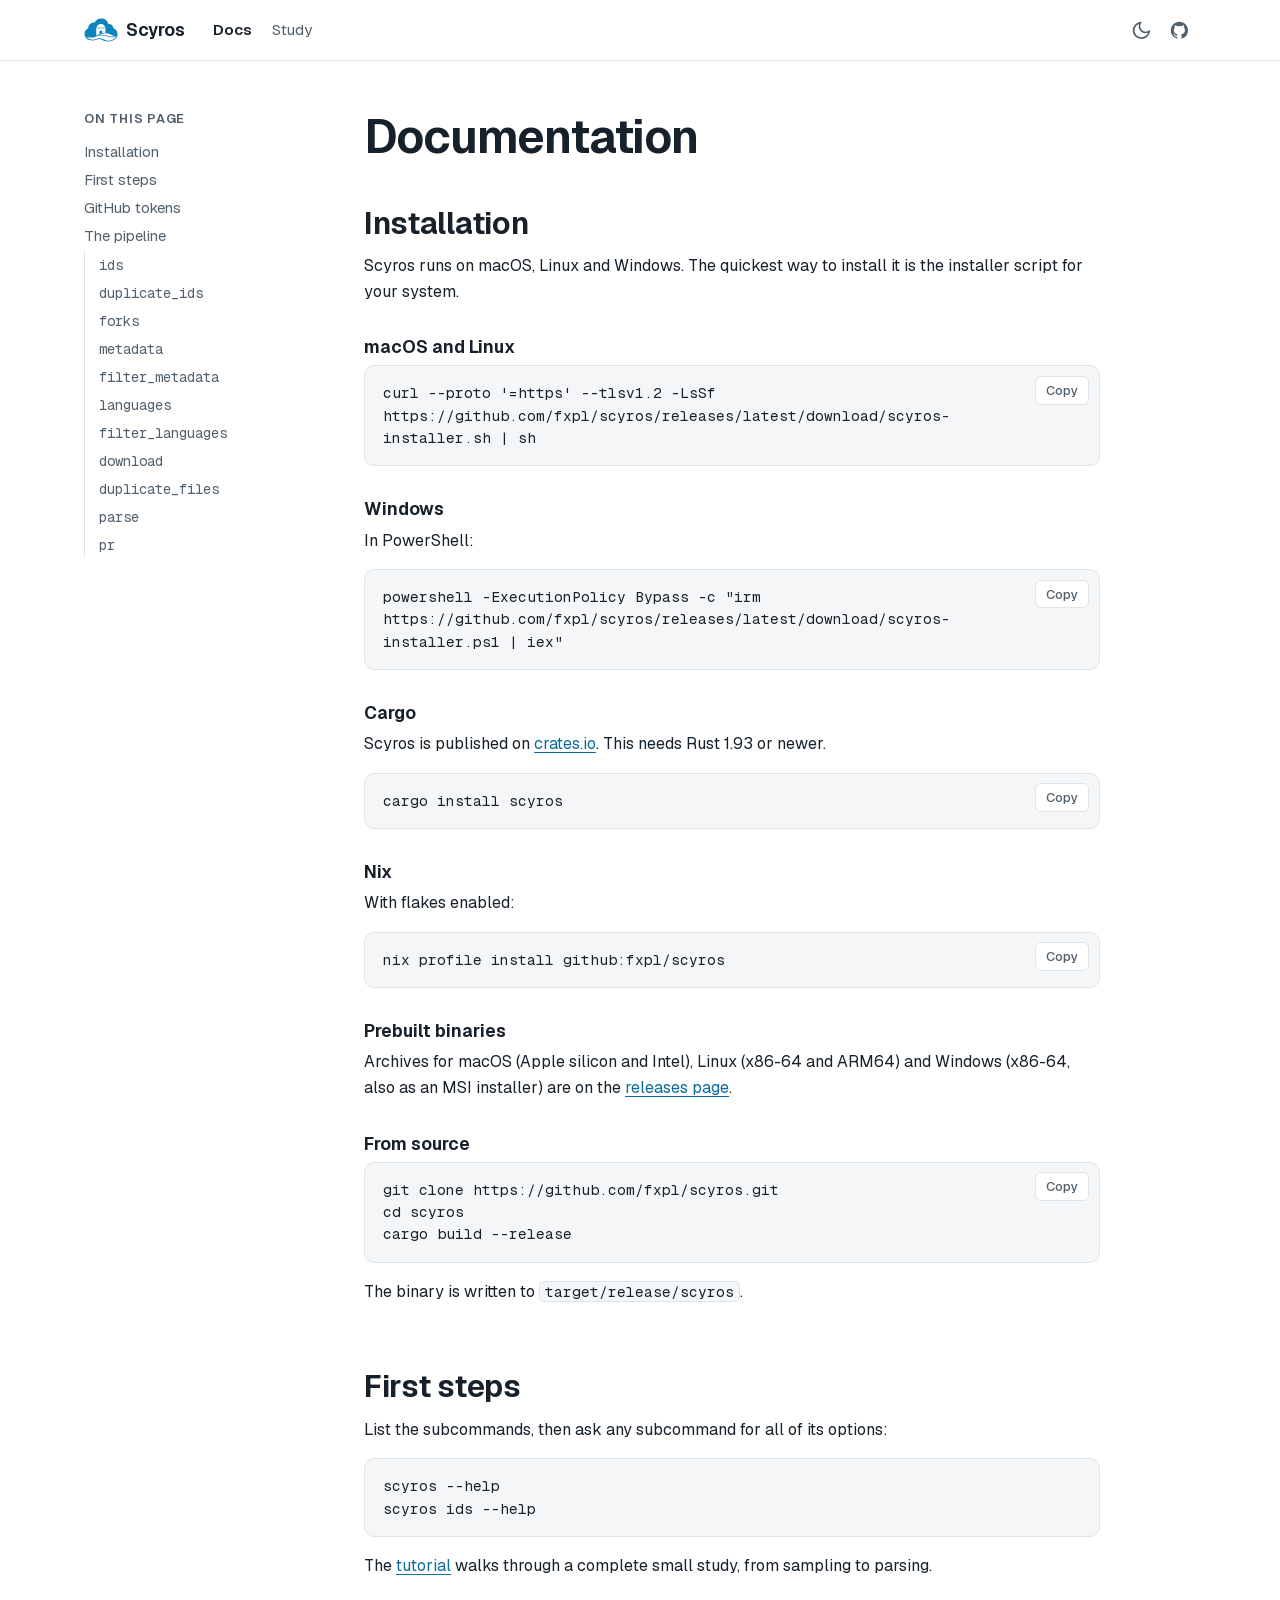
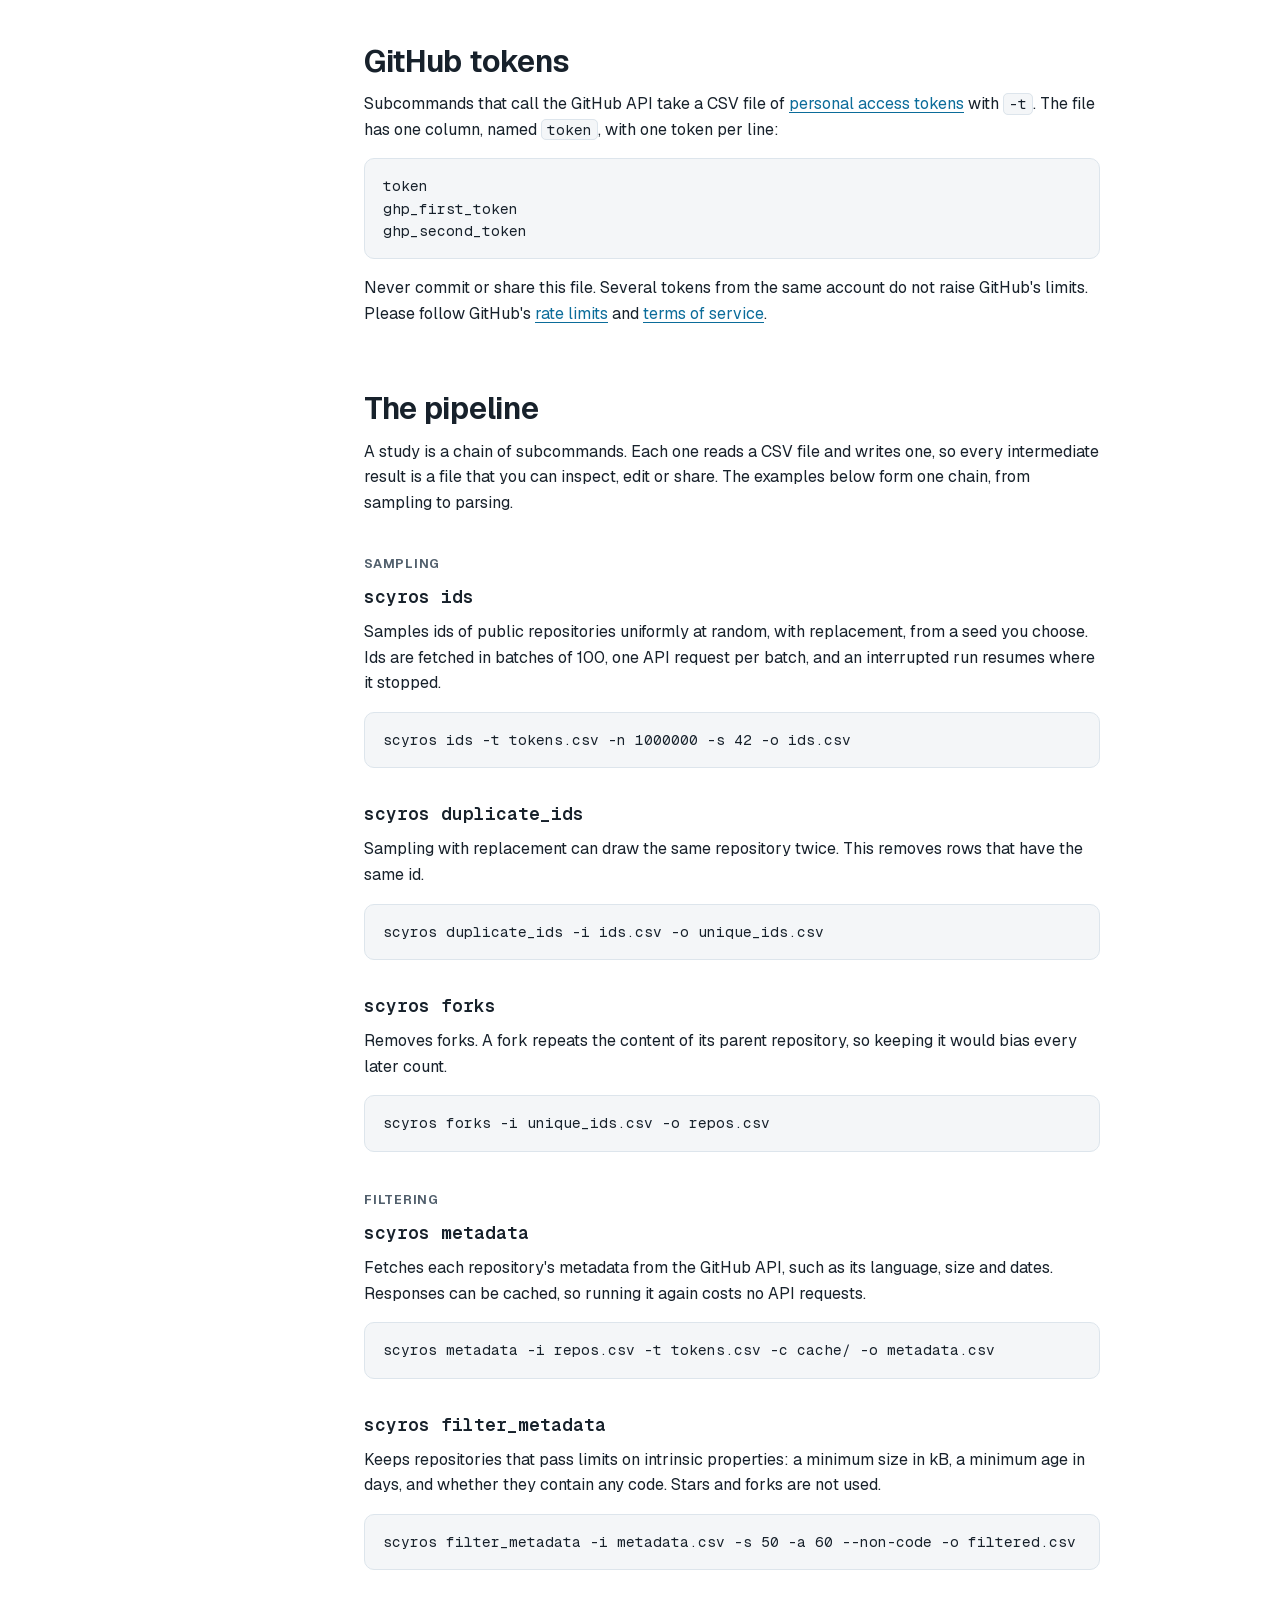
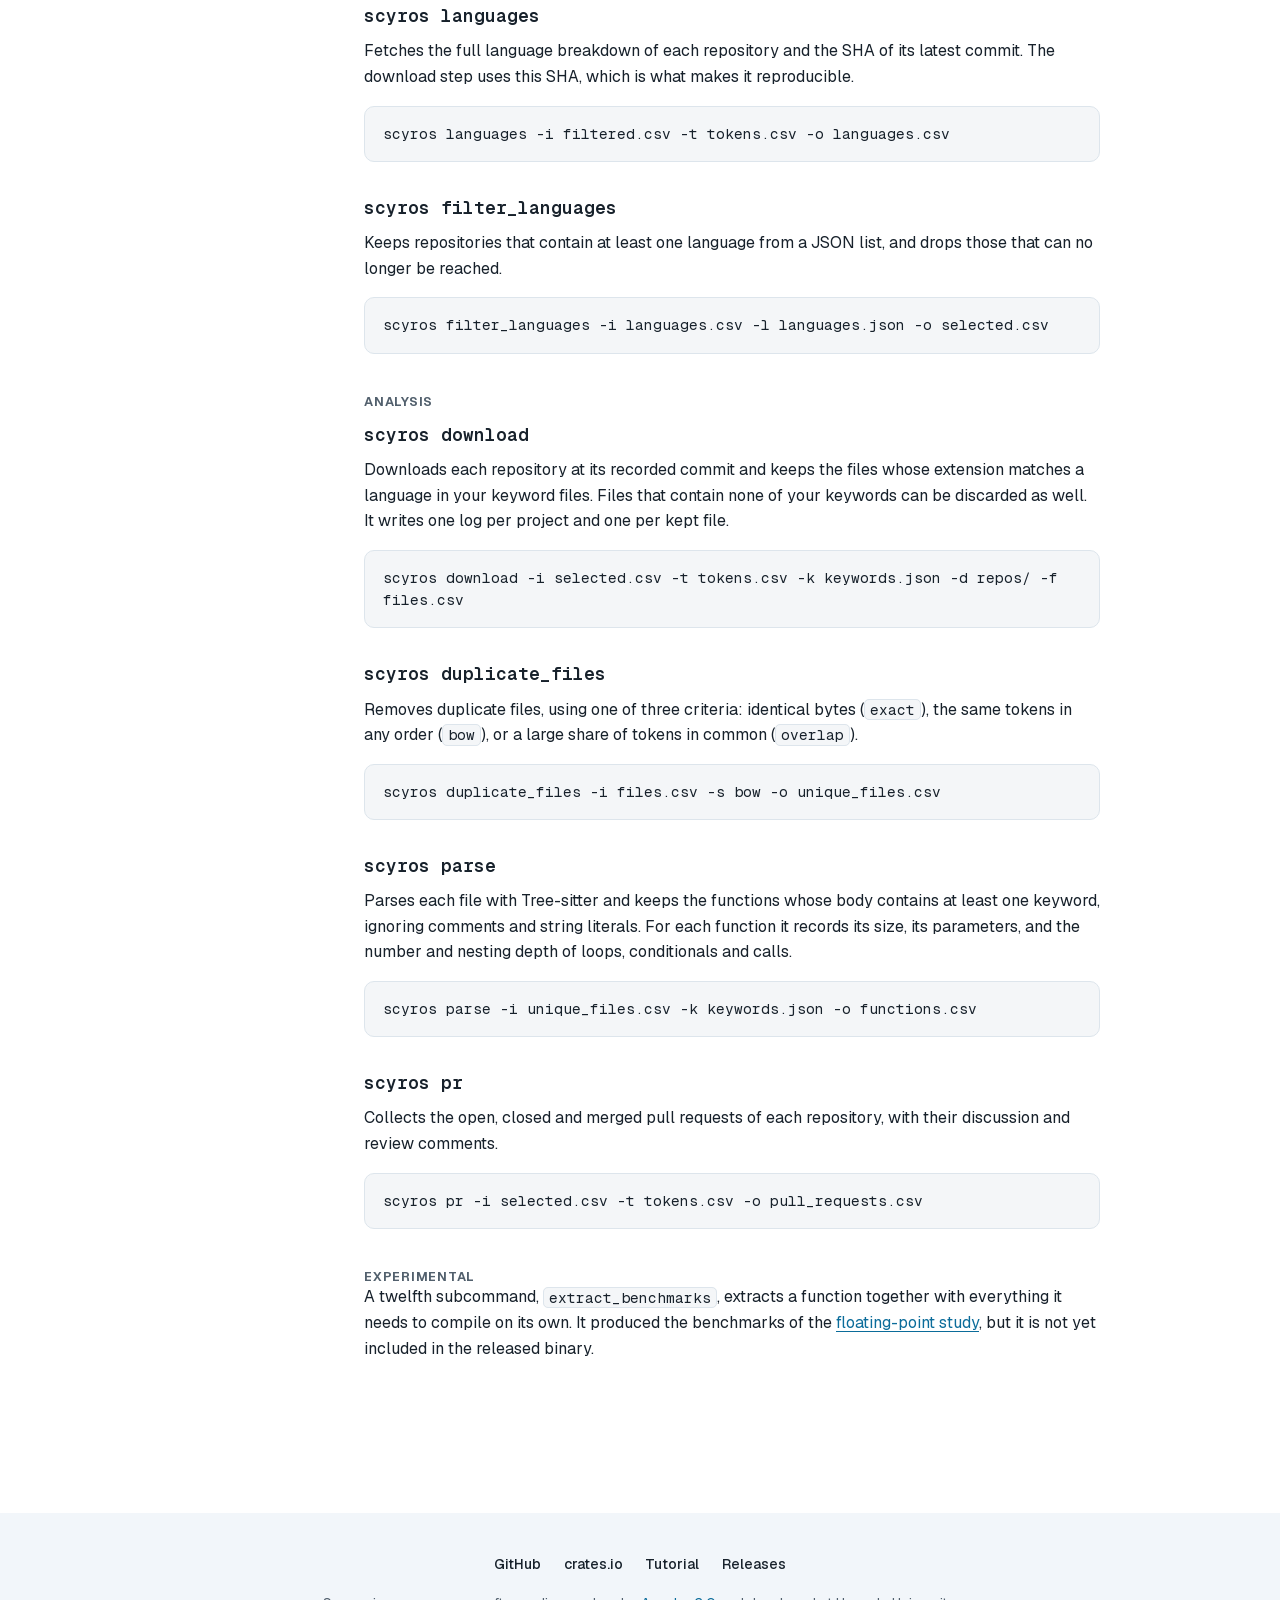
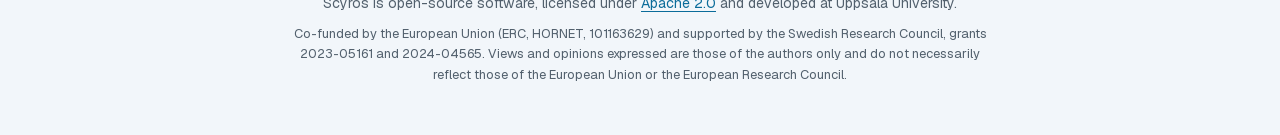
==== docs.html @ 7064dadd "Add the website: home, docs and study pages Snapshot of the site before the study page is removed, s" ====
<!doctype html>
<html lang="en-GB">
<head>
<meta charset="utf-8">
<meta name="viewport" content="width=device-width, initial-scale=1">
<title>Docs · Scyros</title>
<meta name="description" content="How to install Scyros, set up GitHub tokens, and use its eleven subcommands.">
<link rel="icon" href="assets/favicon.svg" type="image/svg+xml">
<link rel="apple-touch-icon" href="assets/apple-touch-icon.png">
<link rel="stylesheet" href="assets/css/site.css">
<script src="assets/js/site.js"></script>
</head>
<body>

<!-- #include header current="docs" -->
<a class="skip-link" href="#main">Skip to content</a>
<header class="site-head">
  <div class="wrap site-head__inner">
    <a class="brand" href="index.html">
      <img src="assets/logo/neutral.svg" alt="" width="34" height="25">
      <span>Scyros</span>
    </a>
    <nav class="site-nav" aria-label="Main">
      <a href="docs.html" aria-current="page">Docs</a>
      <a href="study.html">Study</a>
    </nav>
    <div class="site-head__tools">
      <button class="icon-button theme-toggle" type="button" aria-label="Switch colour theme">
        <svg class="icon-sun" viewBox="0 0 24 24" fill="none" stroke="currentColor" stroke-width="2" stroke-linecap="round" aria-hidden="true"><circle cx="12" cy="12" r="4"/><path d="M12 2v2M12 20v2M4.9 4.9l1.4 1.4M17.7 17.7l1.4 1.4M2 12h2M20 12h2M4.9 19.1l1.4-1.4M17.7 6.3l1.4-1.4"/></svg>
        <svg class="icon-moon" viewBox="0 0 24 24" fill="none" stroke="currentColor" stroke-width="2" stroke-linecap="round" stroke-linejoin="round" aria-hidden="true"><path d="M21 12.8A9 9 0 1 1 11.2 3a7 7 0 0 0 9.8 9.8z"/></svg>
      </button>
      <a class="icon-button" href="https://github.com/fxpl/scyros" aria-label="Scyros on GitHub">
        <svg viewBox="0 0 24 24" fill="currentColor" aria-hidden="true"><path d="M12 2a10 10 0 0 0-3.16 19.49c.5.09.68-.22.68-.48l-.01-1.7c-2.78.6-3.37-1.34-3.37-1.34-.45-1.16-1.11-1.47-1.11-1.47-.91-.62.07-.6.07-.6 1 .07 1.53 1.03 1.53 1.03.89 1.53 2.34 1.09 2.91.83.09-.65.35-1.09.63-1.34-2.22-.25-4.56-1.11-4.56-4.94 0-1.09.39-1.98 1.03-2.68-.1-.25-.45-1.27.1-2.65 0 0 .84-.27 2.75 1.02a9.5 9.5 0 0 1 5 0c1.91-1.29 2.75-1.02 2.75-1.02.55 1.38.2 2.4.1 2.65.64.7 1.03 1.59 1.03 2.68 0 3.84-2.34 4.68-4.57 4.93.36.31.68.92.68 1.85l-.01 2.75c0 .27.18.58.69.48A10 10 0 0 0 12 2z"/></svg>
      </a>
    </div>
  </div>
</header>
<!-- /include -->

<main id="main" class="wrap docs">

  <nav class="docs__nav" aria-label="On this page">
    <div>
      <p class="docs__nav-title">On this page</p>
      <ul>
        <li><a href="#install">Installation</a></li>
        <li><a href="#first-steps">First steps</a></li>
        <li><a href="#tokens">GitHub tokens</a></li>
        <li>
          <a href="#pipeline">The pipeline</a>
          <ul>
            <li><a href="#ids"><code>ids</code></a></li>
            <li><a href="#duplicate_ids"><code>duplicate_ids</code></a></li>
            <li><a href="#forks"><code>forks</code></a></li>
            <li><a href="#metadata"><code>metadata</code></a></li>
            <li><a href="#filter_metadata"><code>filter_metadata</code></a></li>
            <li><a href="#languages"><code>languages</code></a></li>
            <li><a href="#filter_languages"><code>filter_languages</code></a></li>
            <li><a href="#download"><code>download</code></a></li>
            <li><a href="#duplicate_files"><code>duplicate_files</code></a></li>
            <li><a href="#parse"><code>parse</code></a></li>
            <li><a href="#pr"><code>pr</code></a></li>
          </ul>
        </li>
      </ul>
    </div>
  </nav>

  <div class="docs__body">

    <h1>Documentation</h1>

    <section aria-labelledby="install">
      <h2 id="install">Installation</h2>
      <p>
        Scyros runs on macOS, Linux and Windows. The quickest way to install it
        is the installer script for your system.
      </p>

      <h3>macOS and Linux</h3>
      <div class="code">
        <pre>curl --proto '=https' --tlsv1.2 -LsSf https://github.com/fxpl/scyros/releases/latest/download/scyros-installer.sh | sh</pre>
        <button class="copy-btn" type="button">Copy</button>
      </div>

      <h3>Windows</h3>
      <p>In PowerShell:</p>
      <div class="code">
        <pre>powershell -ExecutionPolicy Bypass -c "irm https://github.com/fxpl/scyros/releases/latest/download/scyros-installer.ps1 | iex"</pre>
        <button class="copy-btn" type="button">Copy</button>
      </div>

      <h3>Cargo</h3>
      <p>
        Scyros is published on <a href="https://crates.io/crates/scyros">crates.io</a>.
        This needs Rust 1.93 or newer.
      </p>
      <div class="code">
        <pre>cargo install scyros</pre>
        <button class="copy-btn" type="button">Copy</button>
      </div>

      <h3>Nix</h3>
      <p>With flakes enabled:</p>
      <div class="code">
        <pre>nix profile install github:fxpl/scyros</pre>
        <button class="copy-btn" type="button">Copy</button>
      </div>

      <h3>Prebuilt binaries</h3>
      <p>
        Archives for macOS (Apple silicon and Intel), Linux (x86-64 and ARM64)
        and Windows (x86-64, also as an MSI installer) are on the
        <a href="https://github.com/fxpl/scyros/releases">releases page</a>.
      </p>

      <h3>From source</h3>
      <div class="code">
        <pre>git clone https://github.com/fxpl/scyros.git
cd scyros
cargo build --release</pre>
        <button class="copy-btn" type="button">Copy</button>
      </div>
      <p>The binary is written to <code>target/release/scyros</code>.</p>
    </section>

    <section aria-labelledby="first-steps">
      <h2 id="first-steps">First steps</h2>
      <p>List the subcommands, then ask any subcommand for all of its options:</p>
      <div class="code">
        <pre>scyros --help
scyros ids --help</pre>
      </div>
      <p>
        The <a href="https://github.com/fxpl/scyros-tutorial">tutorial</a> walks
        through a complete small study, from sampling to parsing.
      </p>
    </section>

    <section aria-labelledby="tokens">
      <h2 id="tokens">GitHub tokens</h2>
      <p>
        Subcommands that call the GitHub API take a CSV file of
        <a href="https://docs.github.com/en/authentication/keeping-your-account-and-data-secure/managing-your-personal-access-tokens">personal access tokens</a>
        with <code>-t</code>. The file has one column, named <code>token</code>,
        with one token per line:
      </p>
      <div class="code">
        <pre>token
ghp_first_token
ghp_second_token</pre>
      </div>
      <p>
        Never commit or share this file. Several tokens from the same account
        do not raise GitHub's limits. Please follow GitHub's
        <a href="https://docs.github.com/en/rest/using-the-rest-api/rate-limits-for-the-rest-api">rate limits</a>
        and <a href="https://docs.github.com/en/site-policy/github-terms/github-terms-of-service">terms of service</a>.
      </p>
    </section>

    <section aria-labelledby="pipeline">
      <h2 id="pipeline">The pipeline</h2>
      <p>
        A study is a chain of subcommands. Each one reads a CSV file and writes
        one, so every intermediate result is a file that you can inspect, edit
        or share. The examples below form one chain, from sampling to parsing.
      </p>

      <h3 class="docs__group">Sampling</h3>

      <h4 id="ids"><code>scyros ids</code></h4>
      <p>
        Samples ids of public repositories uniformly at random, with
        replacement, from a seed you choose. Ids are fetched in batches of 100,
        one API request per batch, and an interrupted run resumes where it
        stopped.
      </p>
      <div class="code"><pre>scyros ids -t tokens.csv -n 1000000 -s 42 -o ids.csv</pre></div>

      <h4 id="duplicate_ids"><code>scyros duplicate_ids</code></h4>
      <p>
        Sampling with replacement can draw the same repository twice. This
        removes rows that have the same id.
      </p>
      <div class="code"><pre>scyros duplicate_ids -i ids.csv -o unique_ids.csv</pre></div>

      <h4 id="forks"><code>scyros forks</code></h4>
      <p>
        Removes forks. A fork repeats the content of its parent repository, so
        keeping it would bias every later count.
      </p>
      <div class="code"><pre>scyros forks -i unique_ids.csv -o repos.csv</pre></div>

      <h3 class="docs__group">Filtering</h3>

      <h4 id="metadata"><code>scyros metadata</code></h4>
      <p>
        Fetches each repository's metadata from the GitHub API, such as its
        language, size and dates. Responses can be cached, so running it again
        costs no API requests.
      </p>
      <div class="code"><pre>scyros metadata -i repos.csv -t tokens.csv -c cache/ -o metadata.csv</pre></div>

      <h4 id="filter_metadata"><code>scyros filter_metadata</code></h4>
      <p>
        Keeps repositories that pass limits on intrinsic properties: a minimum
        size in kB, a minimum age in days, and whether they contain any code.
        Stars and forks are not used.
      </p>
      <div class="code"><pre>scyros filter_metadata -i metadata.csv -s 50 -a 60 --non-code -o filtered.csv</pre></div>

      <h4 id="languages"><code>scyros languages</code></h4>
      <p>
        Fetches the full language breakdown of each repository and the SHA of
        its latest commit. The download step uses this SHA, which is what makes
        it reproducible.
      </p>
      <div class="code"><pre>scyros languages -i filtered.csv -t tokens.csv -o languages.csv</pre></div>

      <h4 id="filter_languages"><code>scyros filter_languages</code></h4>
      <p>
        Keeps repositories that contain at least one language from a JSON
        list, and drops those that can no longer be reached.
      </p>
      <div class="code"><pre>scyros filter_languages -i languages.csv -l languages.json -o selected.csv</pre></div>

      <h3 class="docs__group">Analysis</h3>

      <h4 id="download"><code>scyros download</code></h4>
      <p>
        Downloads each repository at its recorded commit and keeps the files
        whose extension matches a language in your keyword files. Files that
        contain none of your keywords can be discarded as well. It writes one
        log per project and one per kept file.
      </p>
      <div class="code"><pre>scyros download -i selected.csv -t tokens.csv -k keywords.json -d repos/ -f files.csv</pre></div>

      <h4 id="duplicate_files"><code>scyros duplicate_files</code></h4>
      <p>
        Removes duplicate files, using one of three criteria: identical bytes
        (<code>exact</code>), the same tokens in any order (<code>bow</code>),
        or a large share of tokens in common (<code>overlap</code>).
      </p>
      <div class="code"><pre>scyros duplicate_files -i files.csv -s bow -o unique_files.csv</pre></div>

      <h4 id="parse"><code>scyros parse</code></h4>
      <p>
        Parses each file with Tree-sitter and keeps the functions whose body
        contains at least one keyword, ignoring comments and string literals.
        For each function it records its size, its parameters, and the number
        and nesting depth of loops, conditionals and calls.
      </p>
      <div class="code"><pre>scyros parse -i unique_files.csv -k keywords.json -o functions.csv</pre></div>

      <h4 id="pr"><code>scyros pr</code></h4>
      <p>
        Collects the open, closed and merged pull requests of each repository,
        with their discussion and review comments.
      </p>
      <div class="code"><pre>scyros pr -i selected.csv -t tokens.csv -o pull_requests.csv</pre></div>

      <h3 class="docs__group">Experimental</h3>
      <p>
        A twelfth subcommand, <code>extract_benchmarks</code>, extracts a
        function together with everything it needs to compile on its own. It
        produced the benchmarks of the <a href="study.html">floating-point
        study</a>, but it is not yet included in the released binary.
      </p>
    </section>

  </div>
</main>

<!-- #include footer -->
<footer class="site-foot">
  <div class="wrap">
    <nav aria-label="Project">
      <a href="https://github.com/fxpl/scyros">GitHub</a>
      <a href="https://crates.io/crates/scyros">crates.io</a>
      <a href="https://github.com/fxpl/scyros-tutorial">Tutorial</a>
      <a href="https://github.com/fxpl/scyros/releases">Releases</a>
    </nav>
    <p>
      Scyros is open-source software, licensed under
      <a href="https://www.apache.org/licenses/LICENSE-2.0">Apache 2.0</a> and developed at Uppsala University.
    </p>
    <p class="site-foot__funding">
      Co-funded by the European Union (ERC, HORNET, 101163629) and supported by
      the Swedish Research Council, grants 2023-05161 and 2024-04565. Views and
      opinions expressed are those of the authors only and do not necessarily
      reflect those of the European Union or the European Research Council.
    </p>
  </div>
</footer>
<!-- /include -->

</body>
</html>
---- assets/css/site.css ----
/* Scyros: light by default, dark when the visitor's system asks for it.
   Brand blue comes from the logo; text links use a darker shade so they
   reach 4.5:1 contrast on white. */

@font-face {
  font-family: 'Geist';
  font-style: normal;
  font-weight: 300 800;
  font-display: swap;
  src: url('../fonts/geist-latin.woff2') format('woff2');
  unicode-range: U+0000-00FF, U+0131, U+0152-0153, U+02BB-02BC, U+02C6, U+02DA,
    U+02DC, U+0304, U+0308, U+0329, U+2000-206F, U+20AC, U+2122, U+2191, U+2193,
    U+2212, U+2215, U+FEFF, U+FFFD;
}
@font-face {
  font-family: 'Geist';
  font-style: normal;
  font-weight: 300 800;
  font-display: swap;
  src: url('../fonts/geist-latin-ext.woff2') format('woff2');
  unicode-range: U+0100-02BA, U+02BD-02C5, U+02C7-02CC, U+02CE-02D7, U+02DD-02FF,
    U+0304, U+0308, U+0329, U+1D00-1DBF, U+1E00-1E9F, U+1EF2-1EFF, U+2020,
    U+20A0-20AB, U+20AD-20C0, U+2113, U+2C60-2C7F, U+A720-A7FF;
}
@font-face {
  font-family: 'Geist Mono';
  font-style: normal;
  font-weight: 400 600;
  font-display: swap;
  src: url('../fonts/geist-mono-latin.woff2') format('woff2');
  unicode-range: U+0000-00FF, U+0131, U+0152-0153, U+02BB-02BC, U+02C6, U+02DA,
    U+02DC, U+0304, U+0308, U+0329, U+2000-206F, U+20AC, U+2122, U+2191, U+2193,
    U+2212, U+2215, U+FEFF, U+FFFD;
}
@font-face {
  font-family: 'Geist Mono';
  font-style: normal;
  font-weight: 400 600;
  font-display: swap;
  src: url('../fonts/geist-mono-latin-ext.woff2') format('woff2');
  unicode-range: U+0100-02BA, U+02BD-02C5, U+02C7-02CC, U+02CE-02D7, U+02DD-02FF,
    U+0304, U+0308, U+0329, U+1D00-1DBF, U+1E00-1E9F, U+1EF2-1EFF, U+2020,
    U+20A0-20AB, U+20AD-20C0, U+2113, U+2C60-2C7F, U+A720-A7FF;
}

/* --- Tokens ---------------------------------------------------------------
   Each colour is light-dark(light, dark). The page follows the system theme
   until the visitor picks one with the header button, which sets data-theme. */

:root {
  color-scheme: light dark;

  --bg: light-dark(#ffffff, #0e141b);
  --surface: light-dark(#f2f6fa, #16202a);
  --code-bg: light-dark(#f4f6f8, #111a23);
  --border: light-dark(#dde5ec, #263241);
  --text: light-dark(#17212b, #e4eaf0);
  --muted: light-dark(#52606d, #9aa8b6);
  --brand: light-dark(#0d84bb, #3aa6dc);
  --link: light-dark(#0b6c9a, #6cc0ea);
  --on-brand: light-dark(#ffffff, #0e141b);

  /* Chart colours: Okabe and Ito's blue and vermillion, the same in both
     themes, checked with a colour-vision validator against both backgrounds.
     Spreads (IQR, standard deviation) are tints of the same hue. */
  --series-1: #0072b2;
  --series-2: #d55e00;
  --band: light-dark(color-mix(in srgb, #0072b2 35%, #ffffff), color-mix(in srgb, #0072b2 55%, #0e141b));
  --band-2: light-dark(color-mix(in srgb, #d55e00 35%, #ffffff), color-mix(in srgb, #d55e00 55%, #0e141b));
  --spread-1: light-dark(color-mix(in srgb, #0072b2 45%, #ffffff), color-mix(in srgb, #0072b2 65%, #0e141b));
  --spread-2: light-dark(color-mix(in srgb, #d55e00 45%, #ffffff), color-mix(in srgb, #d55e00 65%, #0e141b));
  --grid: light-dark(#e6ecf1, #1f2b38);
  --axis: light-dark(#c3ced8, #3a4a5c);

  --sans: 'Geist', system-ui, -apple-system, 'Segoe UI', sans-serif;
  --mono: 'Geist Mono', ui-monospace, 'SF Mono', Menlo, Consolas, monospace;

  --page: 72rem;
  --prose: 46rem;
  --gutter: 1.25rem;
  --radius: 10px;
  --head-height: 3.75rem;
}

:root[data-theme="light"] { color-scheme: light; }
:root[data-theme="dark"] { color-scheme: dark; }

/* --- Base ----------------------------------------------------------------- */

*, *::before, *::after { box-sizing: border-box; }

html {
  -webkit-text-size-adjust: 100%;
  scroll-padding-top: calc(var(--head-height) + 1rem);
}

body {
  margin: 0;
  background: var(--bg);
  color: var(--text);
  font: 400 1rem/1.6 var(--sans);
  -webkit-font-smoothing: antialiased;
}

h1, h2, h3 { line-height: 1.2; font-weight: 650; margin: 0 0 .75rem; }
h1 { font-size: clamp(2rem, 1.4rem + 2.6vw, 2.9rem); letter-spacing: -.02em; }
h2 { font-size: clamp(1.45rem, 1.2rem + 1vw, 1.9rem); letter-spacing: -.01em; }
h3 { font-size: 1.05rem; }

p { margin: 0 0 1rem; }
ul, ol { margin: 0 0 1rem; padding-left: 1.25rem; }
img, svg { display: block; max-width: 100%; }

a { color: var(--link); text-underline-offset: .18em; }
a:hover { text-decoration-thickness: 2px; }

:focus-visible { outline: 2px solid var(--brand); outline-offset: 2px; border-radius: 4px; }

code, pre { font-family: var(--mono); font-size: .9em; }
:not(pre) > code {
  background: var(--code-bg);
  border: 1px solid var(--border);
  border-radius: 5px;
  padding: .05em .35em;
  overflow-wrap: anywhere;
}

.wrap { max-width: var(--page); margin: 0 auto; padding: 0 var(--gutter); }
.visually-hidden {
  position: absolute;
  width: 1px;
  height: 1px;
  overflow: hidden;
  clip-path: inset(50%);
  white-space: nowrap;
}
.prose { max-width: var(--prose); }
.muted { color: var(--muted); }

.skip-link {
  position: absolute;
  left: var(--gutter);
  top: -3rem;
  z-index: 20;
  padding: .5rem .9rem;
  background: var(--brand);
  color: var(--on-brand);
  border-radius: 6px;
}
.skip-link:focus { top: .6rem; }

/* --- Header --------------------------------------------------------------- */

.site-head {
  position: sticky;
  top: 0;
  z-index: 10;
  background: color-mix(in srgb, var(--bg) 88%, transparent);
  backdrop-filter: saturate(1.4) blur(10px);
  border-bottom: 1px solid var(--border);
}

.site-head__inner {
  display: flex;
  align-items: center;
  gap: 1.75rem;
  height: var(--head-height);
}

.brand {
  display: flex;
  align-items: center;
  gap: .55rem;
  color: var(--text);
  font-weight: 650;
  font-size: 1.1rem;
  text-decoration: none;
}
.brand img { width: 2.1rem; height: auto; }

.site-nav { display: flex; gap: 1.25rem; }
.site-nav a {
  color: var(--muted);
  text-decoration: none;
  font-size: .95rem;
}
.site-nav a:hover,
.site-nav a[aria-current="page"] { color: var(--text); }
.site-nav a[aria-current="page"] { font-weight: 600; }

.site-head__tools { margin-left: auto; display: flex; align-items: center; gap: .25rem; }
.icon-button {
  display: flex;
  padding: .4rem;
  border: 0;
  border-radius: 6px;
  background: none;
  color: var(--muted);
  cursor: pointer;
}
.icon-button:hover { color: var(--text); background: var(--surface); }
.icon-button svg { width: 1.3rem; height: 1.3rem; }

.theme-toggle { display: none; }
.js .theme-toggle { display: flex; }
.theme-toggle[data-current="light"] .icon-sun,
.theme-toggle[data-current="dark"] .icon-moon { display: none; }

/* --- Buttons and code ----------------------------------------------------- */

.btn {
  display: inline-flex;
  align-items: center;
  gap: .45rem;
  padding: .6rem 1.05rem;
  border: 1px solid var(--border);
  border-radius: 8px;
  background: var(--bg);
  color: var(--text);
  font-weight: 550;
  font-size: .95rem;
  text-decoration: none;
}
.btn:hover { border-color: var(--brand); text-decoration: none; }
.btn--primary { background: var(--link); border-color: var(--link); color: var(--on-brand); }
.btn--primary:hover { filter: brightness(1.08); }
.btn-row { display: flex; flex-wrap: wrap; gap: .6rem; }

.code {
  display: flex;
  align-items: flex-start;
  background: var(--code-bg);
  border: 1px solid var(--border);
  border-radius: var(--radius);
  margin: 0 0 1rem;
}
.code pre {
  flex: 1;
  min-width: 0;
  margin: 0;
  padding: 1rem 1.1rem;
  line-height: 1.55;
  white-space: pre-wrap;
  overflow-wrap: anywhere;
}
.code--scroll pre { white-space: pre; overflow-x: auto; }

.copy-btn {
  display: none;
  flex: none;
  margin: .6rem .6rem 0 0;
  padding: .3rem .65rem;
  border: 1px solid var(--border);
  border-radius: 6px;
  background: var(--bg);
  color: var(--muted);
  font: 500 .8rem var(--sans);
  cursor: pointer;
}
.copy-btn:hover { color: var(--text); border-color: var(--brand); }
.js .copy-btn { display: block; }

/* Tabs. Without JavaScript every panel is shown, each with its own label. */

.tabs__list { display: none; }
.js .tabs__list {
  display: flex;
  justify-content: center;
  flex-wrap: wrap;
  gap: .25rem;
  margin-bottom: 1rem;
  border-bottom: 1px solid var(--border);
}
.tabs__list button {
  padding: .6rem 1rem;
  border: 0;
  border-bottom: 2px solid transparent;
  margin-bottom: -1px;
  background: none;
  color: var(--muted);
  font: 500 .95rem var(--sans);
  cursor: pointer;
}
.tabs__list button:hover { color: var(--text); }
.tabs__list button[aria-selected="true"] { color: var(--link); border-bottom-color: var(--link); }
.tabs__label { margin: 0 0 .4rem; font-weight: 600; font-size: .9rem; }
.js .tabs__label { display: none; }

/* --- Sections ------------------------------------------------------------- */

.section { padding-block: 3.5rem; }
.section__head { text-align: center; max-width: var(--prose); margin: 0 auto 2rem; }
.section__head p { color: var(--muted); }
.section__lede { color: var(--muted); max-width: var(--prose); }

.venue {
  margin-bottom: .6rem;
  color: var(--muted);
  font-size: .85rem;
  font-weight: 600;
  letter-spacing: .02em;
}

/* --- Home ----------------------------------------------------------------- */

.hero { padding-block: 4rem 1rem; text-align: center; }
.hero__logo { width: min(15rem, 60vw); height: auto; margin: 0 auto 1.5rem; }
.hero h1 { margin-bottom: .5rem; }
.hero__tagline { font-size: clamp(1.1rem, 1rem + .6vw, 1.4rem); font-weight: 500; margin-bottom: 1.1rem; }
.hero__intro { max-width: 40rem; margin: 0 auto; color: var(--muted); font-size: 1.05rem; }

.install { max-width: 50rem; margin: 0 auto; text-align: center; }
.install .code { text-align: left; }
.install__next { color: var(--muted); font-size: .95rem; }

.card {
  display: block;
  padding: 1.5rem;
  border: 1px solid var(--border);
  border-radius: var(--radius);
  color: inherit;
  text-decoration: none;
}
a.card:hover { border-color: var(--brand); }
a.card:hover h3 { color: var(--link); }
.card h3 { margin: 0 0 .5rem; font-size: 1.15rem; }
.card p { color: var(--muted); }
.card .card__more { margin: 0; color: var(--link); font-weight: 550; }

.publication { max-width: var(--prose); margin: 0 auto; }

.cite { max-width: var(--prose); margin: 0 auto; }

/* --- Inner pages ---------------------------------------------------------- */

.page-head { padding-block: 3.5rem 1.5rem; }
.page-head__sub { font-size: clamp(1.1rem, 1rem + .5vw, 1.3rem); font-weight: 500; margin-bottom: 1rem; }
.page-head__meta { color: var(--muted); }

.page-contents {
  display: flex;
  flex-wrap: wrap;
  gap: .3rem 1.2rem;
  margin: 1.75rem 0 0;
  padding: .9rem 0 0;
  border-top: 1px solid var(--border);
  list-style: none;
  font-size: .92rem;
}
.page-contents a { color: var(--muted); text-decoration: none; }
.page-contents a:hover { color: var(--text); }

.study-summary { margin-bottom: 3rem; }
.study-section { padding-block: 3rem; border-top: 1px solid var(--border); }
.study-section > h3 { margin-top: 2.5rem; }

.artefacts { display: grid; gap: 1rem; margin-top: 1.5rem; }
.artefact { display: flex; flex-direction: column; }
.artefact__meta { font-size: .85rem; }
.artefact .btn { margin-top: auto; align-self: flex-start; }
@media (min-width: 44rem) { .artefacts { grid-template-columns: repeat(2, 1fr); } }

.pipeline-figure { max-width: var(--prose); margin: 2rem 0 0; }

.examples { display: grid; gap: 2.25rem; max-width: var(--prose); margin-top: 1rem; }
.example { margin: 0; min-width: 0; }
.example figcaption { margin-bottom: .75rem; color: var(--muted); font-size: .95rem; }
.example figcaption strong { color: var(--text); }

/* Code listings, highlighted by highlight.js. */

.listing {
  overflow: hidden;
  border: 1px solid var(--border);
  border-radius: var(--radius);
  background: var(--code-bg);
}
.listing__head {
  display: flex;
  justify-content: space-between;
  margin: 0;
  padding: .5rem 1rem;
  border-bottom: 1px solid var(--border);
  color: var(--muted);
  font: .78rem var(--mono);
}
.listing pre {
  margin: 0;
  padding: .85rem 1rem;
  overflow-x: auto;
  counter-reset: line;
  font-size: .82rem;
  line-height: 1.7;
  tab-size: 4;
}
.listing .line { display: block; min-height: 1.7em; }
.listing .line::before {
  counter-increment: line;
  content: counter(line);
  display: inline-block;
  width: 2ch;
  margin-right: 1.25rem;
  text-align: right;
  color: var(--muted);
  opacity: .55;
  user-select: none;
}
.tok-keyword { color: light-dark(#cf222e, #ff7b72); }
.tok-type { color: light-dark(#0550ae, #79c0ff); }
.tok-function { color: light-dark(#8250df, #d2a8ff); }
.tok-number { color: light-dark(#0550ae, #79c0ff); }
.tok-string { color: light-dark(#0a3069, #a5d6ff); }
.tok-comment, .tok-preprocessor { color: light-dark(#59636e, #8b949e); }
/* The slide has a white background, so it sits on a white card in both themes. */
.pipeline-figure img {
  width: 100%;
  height: auto;
  padding: .75rem;
  border: 1px solid var(--border);
  border-radius: var(--radius);
  background: #ffffff;
}
:root[data-theme="dark"] .pipeline-figure img { filter: brightness(.9); }
@media (prefers-color-scheme: dark) {
  :root:not([data-theme="light"]) .pipeline-figure img { filter: brightness(.9); }
}

/* --- Charts ----------------------------------------------------------------
   Drawn by charts.js from study-data.js. Rows share one
   grid so every bar starts at the same x; positions along the value axis are
   percentages of the plot column. */

.chart { position: relative; margin: 1.75rem 0 1rem; }
.chart__title { margin: 0 0 .2rem; font-size: 1rem; font-weight: 600; }
.chart__sub { margin: 0 0 .9rem; color: var(--muted); font-size: .88rem; }
.chart__caption { margin: .6rem 0 0; color: var(--muted); font-size: .85rem; max-width: var(--prose); }

.chart-row { display: grid; gap: 1rem 2.5rem; }
@media (min-width: 52rem) { .chart-row { grid-template-columns: repeat(2, minmax(0, 1fr)); } }
.chart-grid { display: grid; gap: 1.75rem 2.5rem; }
@media (min-width: 44rem) { .chart-grid { grid-template-columns: repeat(2, minmax(0, 1fr)); } }
@media (min-width: 66rem) { .chart-grid { grid-template-columns: repeat(3, minmax(0, 1fr)); } }
.chart-grid .chart { margin: 0; }

.legend { display: none; }
.js .legend {
  display: flex;
  flex-wrap: wrap;
  gap: .35rem 1.25rem;
  margin: 0 0 1rem;
  padding: 0;
  list-style: none;
  font-size: .85rem;
  color: var(--muted);
}
.legend li { display: flex; align-items: center; gap: .45rem; }
.legend__key { display: inline-block; width: .8rem; height: .8rem; border-radius: 3px; background: var(--series-1); }
.legend__key--s2 { background: var(--series-2); }
.legend__key--dot { border-radius: 50%; }
.legend__key--band { background: var(--band); width: 1.4rem; height: .5rem; }
.legend__key--compare { width: 1.4rem; height: 2px; border-radius: 1px; background: color-mix(in srgb, var(--text) 55%, transparent); }
.legend__key--whisker { background: var(--spread-1); width: 1.4rem; height: 2px; border-radius: 0; }
.legend__key--tick { width: 2px; height: 1rem; border-radius: 1px; background: var(--text); }

.plot {
  --value-space: 3.5rem;
  display: grid;
  grid-template-columns: minmax(4.5rem, max-content) minmax(0, 1fr);
  column-gap: .75rem;
  font-size: .85rem;
}
.plot__row, .plot__axis { display: grid; grid-column: 1 / -1; grid-template-columns: subgrid; align-items: center; }
.plot__row { min-height: 1.9rem; padding-block: .2rem; position: relative; z-index: 1; }
.plot__row--separated { margin-top: .5rem; padding-top: .5rem; border-top: 1px solid var(--border); }
.plot__label { max-width: 11rem; line-height: 1.25; }
.plot__track { position: relative; align-self: stretch; min-height: 1.9rem; margin-right: var(--value-space); }
.plot__gridline { position: absolute; top: 0; bottom: 0; width: 1px; background: var(--grid); }
.plot__gridline--zero { background: var(--axis); }
.plot__axis { color: var(--muted); font-size: .75rem; font-variant-numeric: tabular-nums; }
.plot__axis .plot__track { min-height: 1.4rem; }
.plot__axis .plot__track span { position: absolute; top: .3rem; transform: translateX(-50%); white-space: nowrap; }
.plot__axis .plot__track span:first-child { transform: none; }

.plot__bar {
  position: absolute;
  left: 0;
  top: 50%;
  height: .85rem;
  transform: translateY(-50%);
  border-radius: 0 4px 4px 0;
  background: var(--series-1);
}
.plot__bar--s2 { background: var(--series-2); }
.plot__bar--pair-a { top: calc(50% - .35rem); height: .6rem; }
.plot__bar--pair-b { top: calc(50% + .35rem); height: .6rem; }
.plot__value {
  position: absolute;
  top: 50%;
  transform: translateY(-50%);
  padding-left: .4rem;
  white-space: nowrap;
  color: var(--muted);
  font-variant-numeric: tabular-nums;
}
.plot__value--pair-a { top: calc(50% - .4rem); font-size: .75rem; }
.plot__value--pair-b { top: calc(50% + .4rem); font-size: .75rem; }
.plot__tick {
  position: absolute;
  top: 50%;
  width: 2px;
  height: 1.3rem;
  margin-left: -1px;
  transform: translateY(-50%);
  border-radius: 1px;
  background: var(--text);
  box-shadow: 0 0 0 2px var(--bg);
}
.plot__range--pair-a { top: calc(50% - .3rem); }
.plot__band.plot__range--s2 { background: var(--band-2); }
.plot__compare {
  position: absolute;
  top: calc(50% + .45rem);
  height: 2px;
  transform: translateY(-50%);
  border-radius: 1px;
  background: color-mix(in srgb, var(--text) 55%, transparent);
}
.plot__tick--compare { top: calc(50% + .45rem); height: .7rem; box-shadow: none; }
.plot__value--upper { top: calc(50% - .3rem); }
.plot__value--range { padding-left: .65rem; }
.plot__whisker {
  position: absolute;
  top: 50%;
  height: 2px;
  transform: translateY(-50%);
  background: var(--spread-1);
}
.plot__whisker::before,
.plot__whisker::after {
  content: '';
  position: absolute;
  top: -.3rem;
  width: 2px;
  height: calc(.6rem + 2px);
  background: var(--spread-1);
}
.plot__whisker::before { left: 0; }
.plot__whisker::after { right: 0; }
.plot__band {
  position: absolute;
  top: 50%;
  height: .5rem;
  transform: translateY(-50%);
  border-radius: 4px;
  background: var(--band);
}
.plot__dot {
  position: absolute;
  top: 50%;
  width: .7rem;
  height: .7rem;
  transform: translate(-50%, -50%);
  border-radius: 50%;
  background: var(--series-1);
  box-shadow: 0 0 0 2px var(--bg);
}
.plot__dot--s2 { background: var(--series-2); }
.plot__row:hover .plot__bar,
.plot__row:hover .plot__dot { filter: brightness(1.12); }
.plot__row:hover { background: color-mix(in srgb, var(--surface) 70%, transparent); }

.tooltip {
  position: absolute;
  z-index: 5;
  min-width: 9rem;
  max-width: 16rem;
  padding: .55rem .7rem;
  border: 1px solid var(--border);
  border-radius: 8px;
  background: var(--bg);
  box-shadow: 0 6px 20px color-mix(in srgb, var(--text) 14%, transparent);
  font-size: .82rem;
  pointer-events: none;
}
.tooltip[hidden] { display: none; }
.tooltip__title { margin: 0 0 .3rem; color: var(--muted); }
.tooltip__line { display: flex; align-items: center; gap: .45rem; margin: 0; }
.tooltip__line strong { font-variant-numeric: tabular-nums; }
.tooltip__key { width: .75rem; height: 2px; border-radius: 1px; background: var(--series-1); flex: none; }
.tooltip__key--s2 { background: var(--series-2); }
.tooltip__key--tick { background: var(--text); }
.tooltip__key--spread { background: var(--spread-1); }
.tooltip__key--s2.tooltip__key--spread { background: var(--spread-2); }

/* Docs: a sidebar on wide screens, a short contents list above on narrow ones. */

.docs { display: grid; gap: 2.5rem; padding-block: 3rem 4rem; }
.docs__nav ul { list-style: none; padding: 0; margin: 0; }
.docs__nav ul ul { padding-left: .9rem; margin: .2rem 0 .5rem; border-left: 1px solid var(--border); }
.docs__nav li { margin: .15rem 0; }
.docs__nav a { color: var(--muted); text-decoration: none; font-size: .93rem; }
.docs__nav a:hover { color: var(--text); }
.docs__nav code { background: none; border: 0; padding: 0; font-size: .88rem; }
.docs__nav-title { font-size: .8rem; font-weight: 600; text-transform: uppercase; letter-spacing: .06em; color: var(--muted); margin-bottom: .6rem; }

.docs__body { min-width: 0; max-width: var(--prose); }
.docs__body > section { margin-bottom: 3.5rem; }
.docs__body h1 { margin-bottom: 2rem; }
.docs__body h2 { padding-top: .5rem; }
.docs__body h3, .docs__body h4 { margin: 2rem 0 .5rem; font-size: 1.1rem; }
.docs__body h4 code { font-size: 1em; background: none; border: 0; padding: 0; }
.docs__body .docs__group {
  margin: 2.5rem 0 0;
  font-size: .8rem;
  text-transform: uppercase;
  letter-spacing: .06em;
  color: var(--muted);
}
.docs__group + h4 { margin-top: .75rem; }

@media (max-width: 59.99rem) {
  .docs__nav ul ul { display: none; }
}

@media (min-width: 60rem) {
  .docs { grid-template-columns: 14rem minmax(0, 1fr); gap: 3.5rem; }
  .docs__nav > div { position: sticky; top: calc(var(--head-height) + 2rem); }
}

/* --- Footer --------------------------------------------------------------- */

.site-foot {
  margin-top: 2rem;
  padding-block: 2.5rem;
  background: var(--surface);
  color: var(--muted);
  font-size: .88rem;
  text-align: center;
}
.site-foot nav { display: flex; justify-content: center; flex-wrap: wrap; gap: .4rem 1.4rem; margin-bottom: 1rem; }
.site-foot nav a { color: var(--text); text-decoration: none; font-weight: 500; }
.site-foot nav a:hover { color: var(--link); }
.site-foot p { max-width: 44rem; margin: 0 auto .6rem; }
.site-foot__funding { font-size: .8rem; }

@media (max-width: 30rem) {
  .site-head__inner { gap: 1.1rem; }
  .section { padding-block: 2.75rem; }
  .hero { padding-top: 2.5rem; }
  .tabs__list button { padding: .55rem .6rem; font-size: .9rem; }
  .plot__label { max-width: 7.5rem; }
  .plot__axis .plot__track span:nth-child(even) { visibility: hidden; }
}

@media (prefers-reduced-motion: no-preference) {
  html { scroll-behavior: smooth; }
}
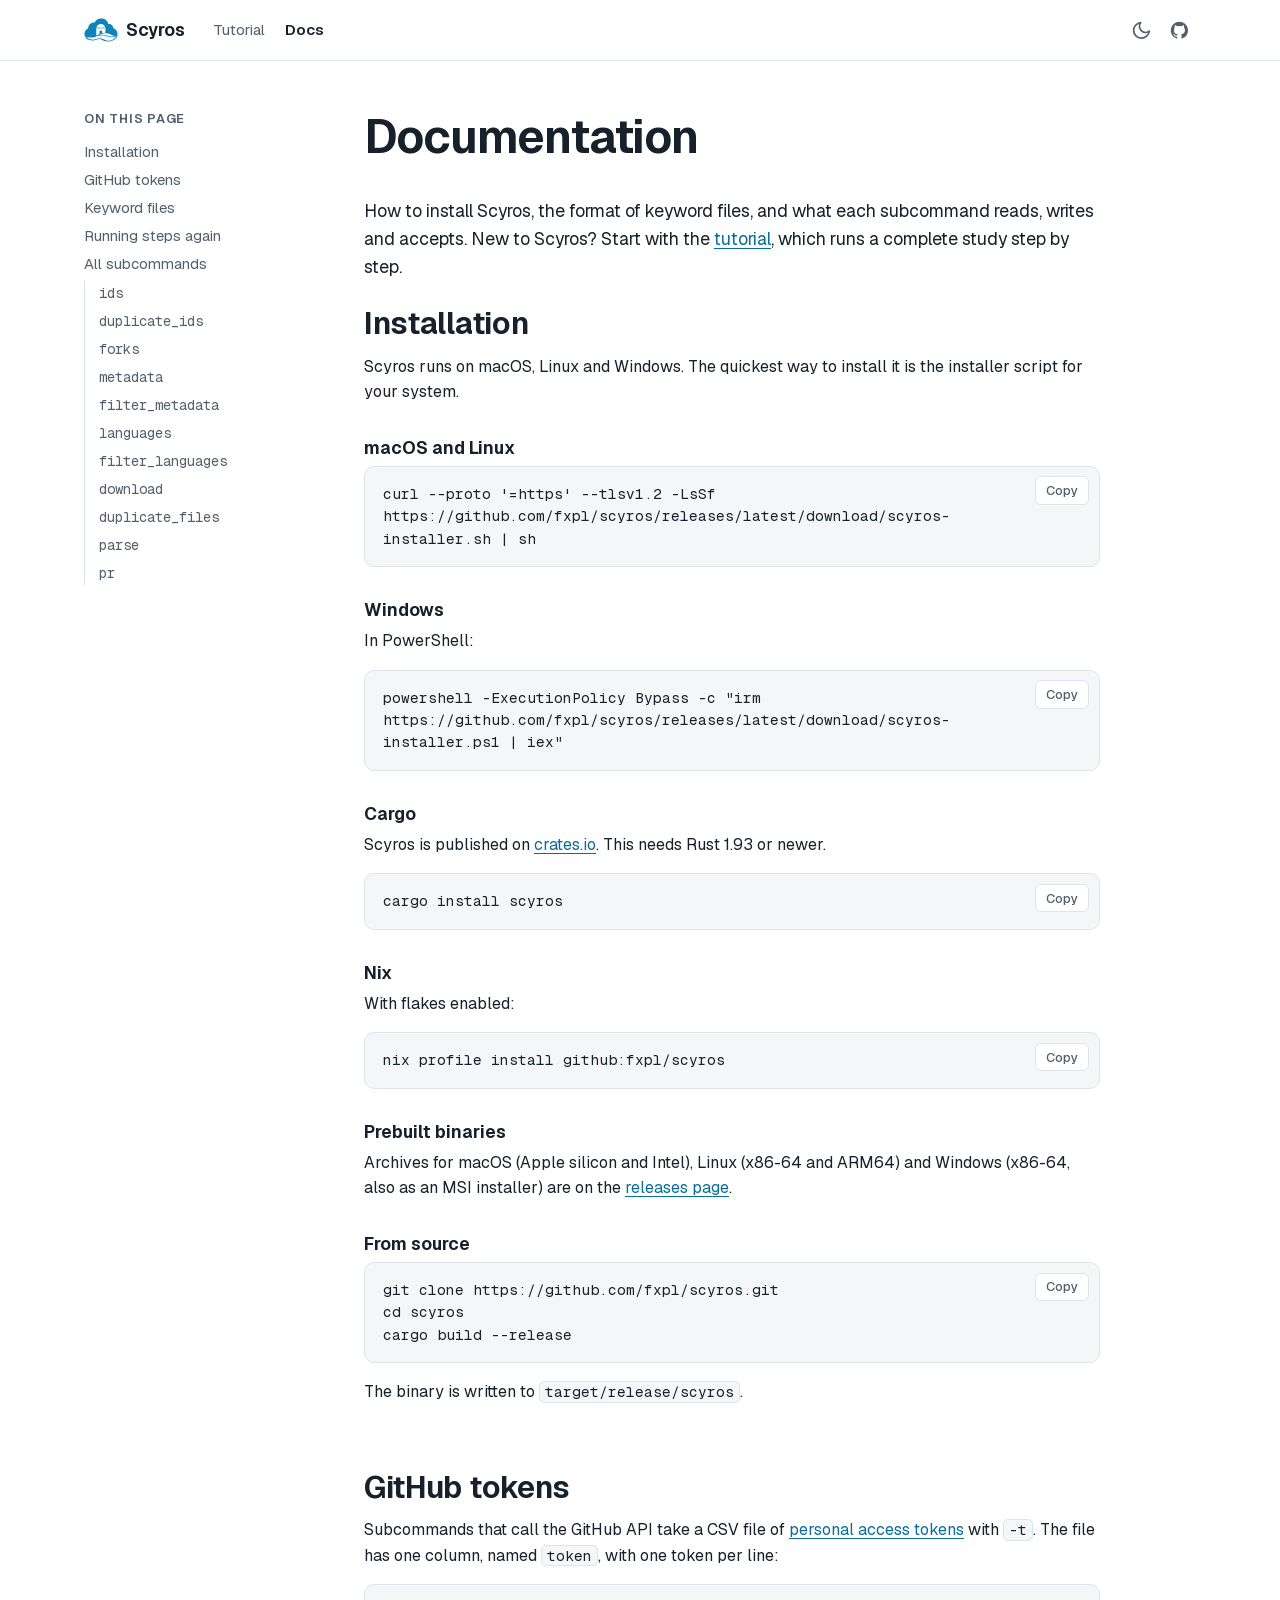
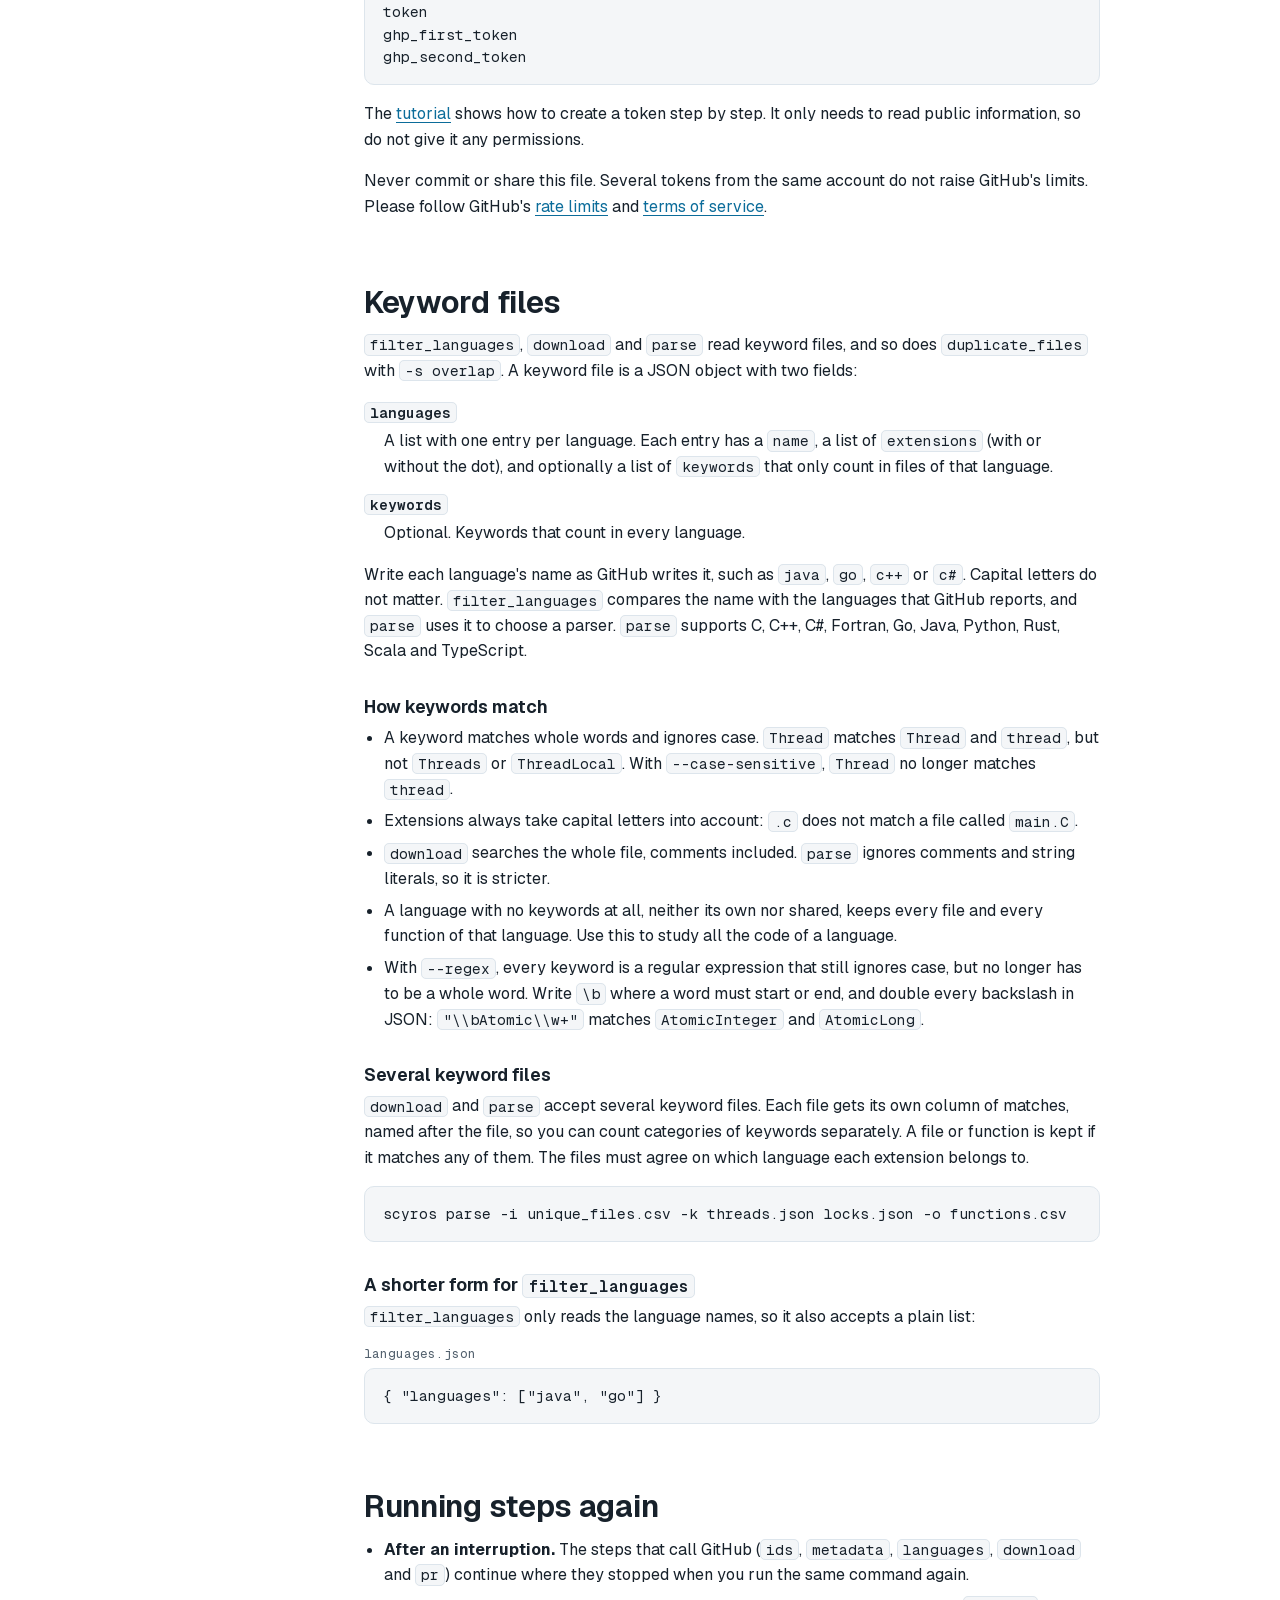
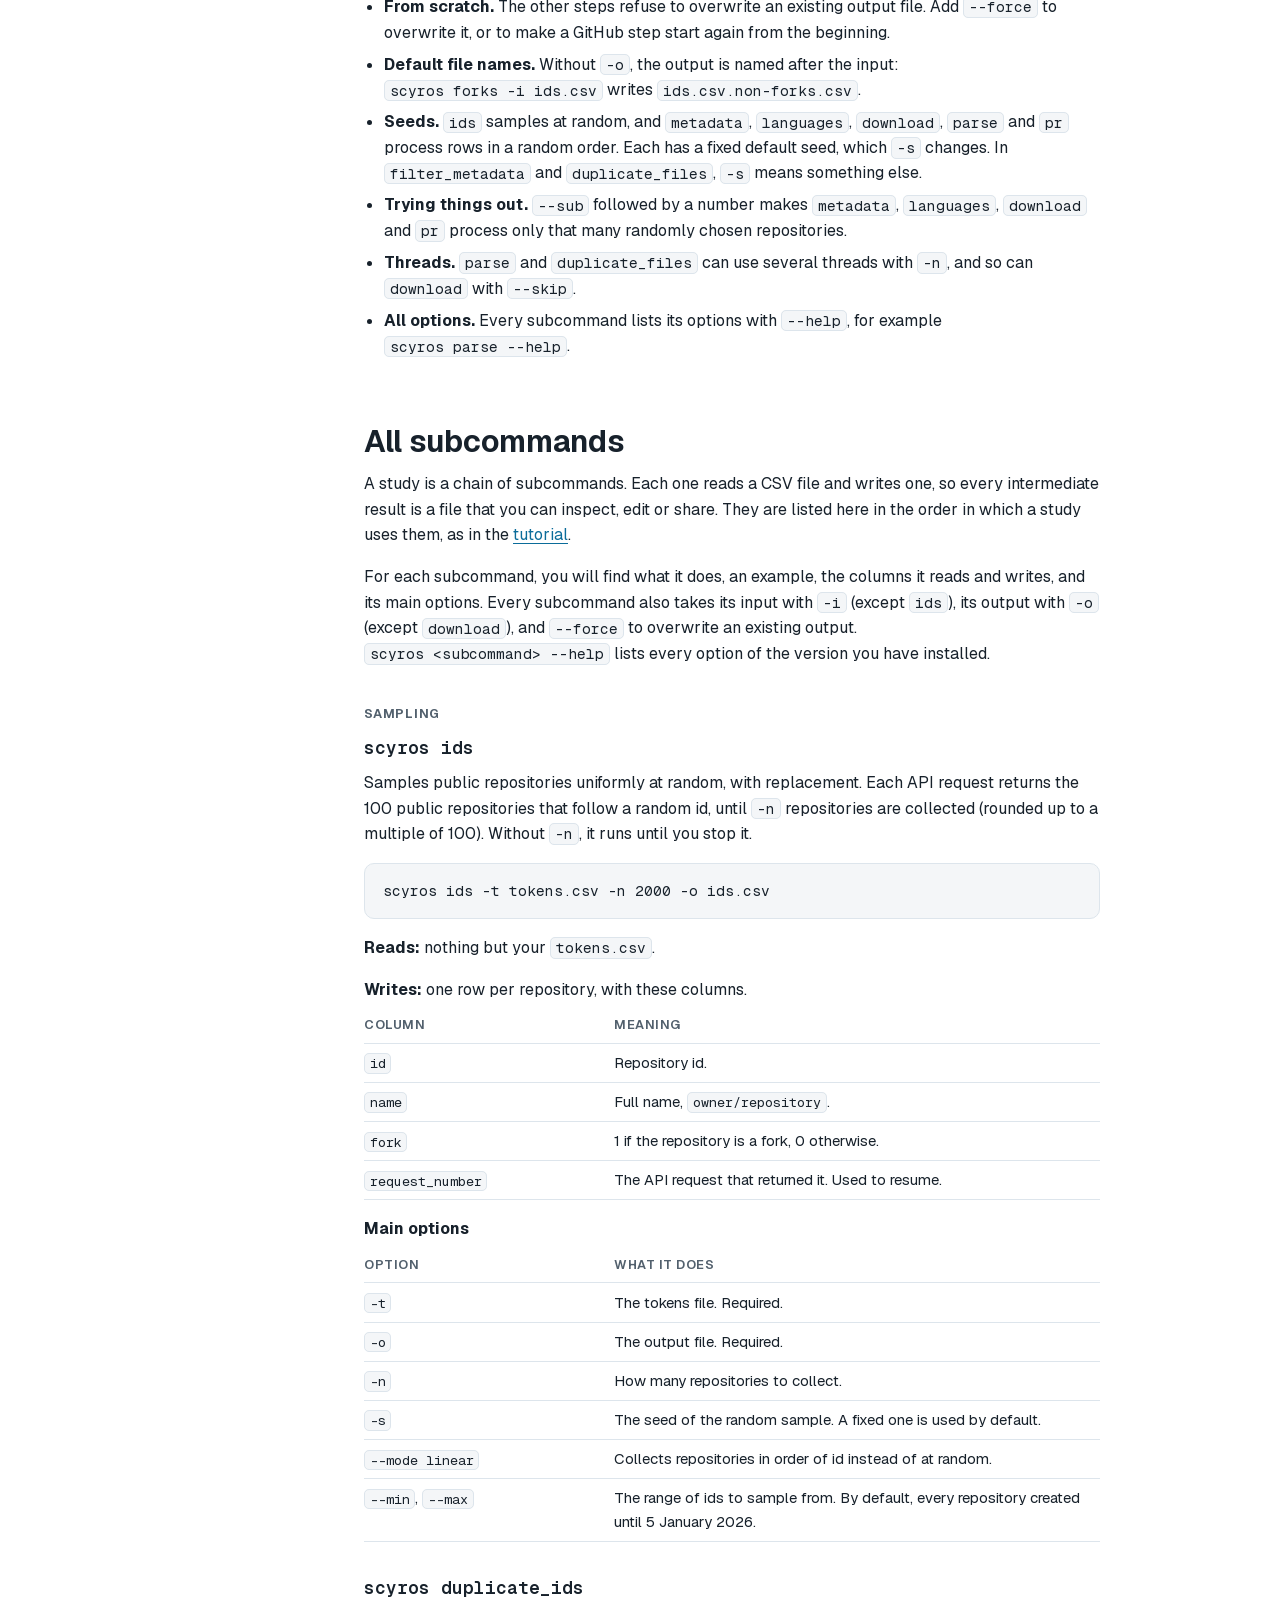
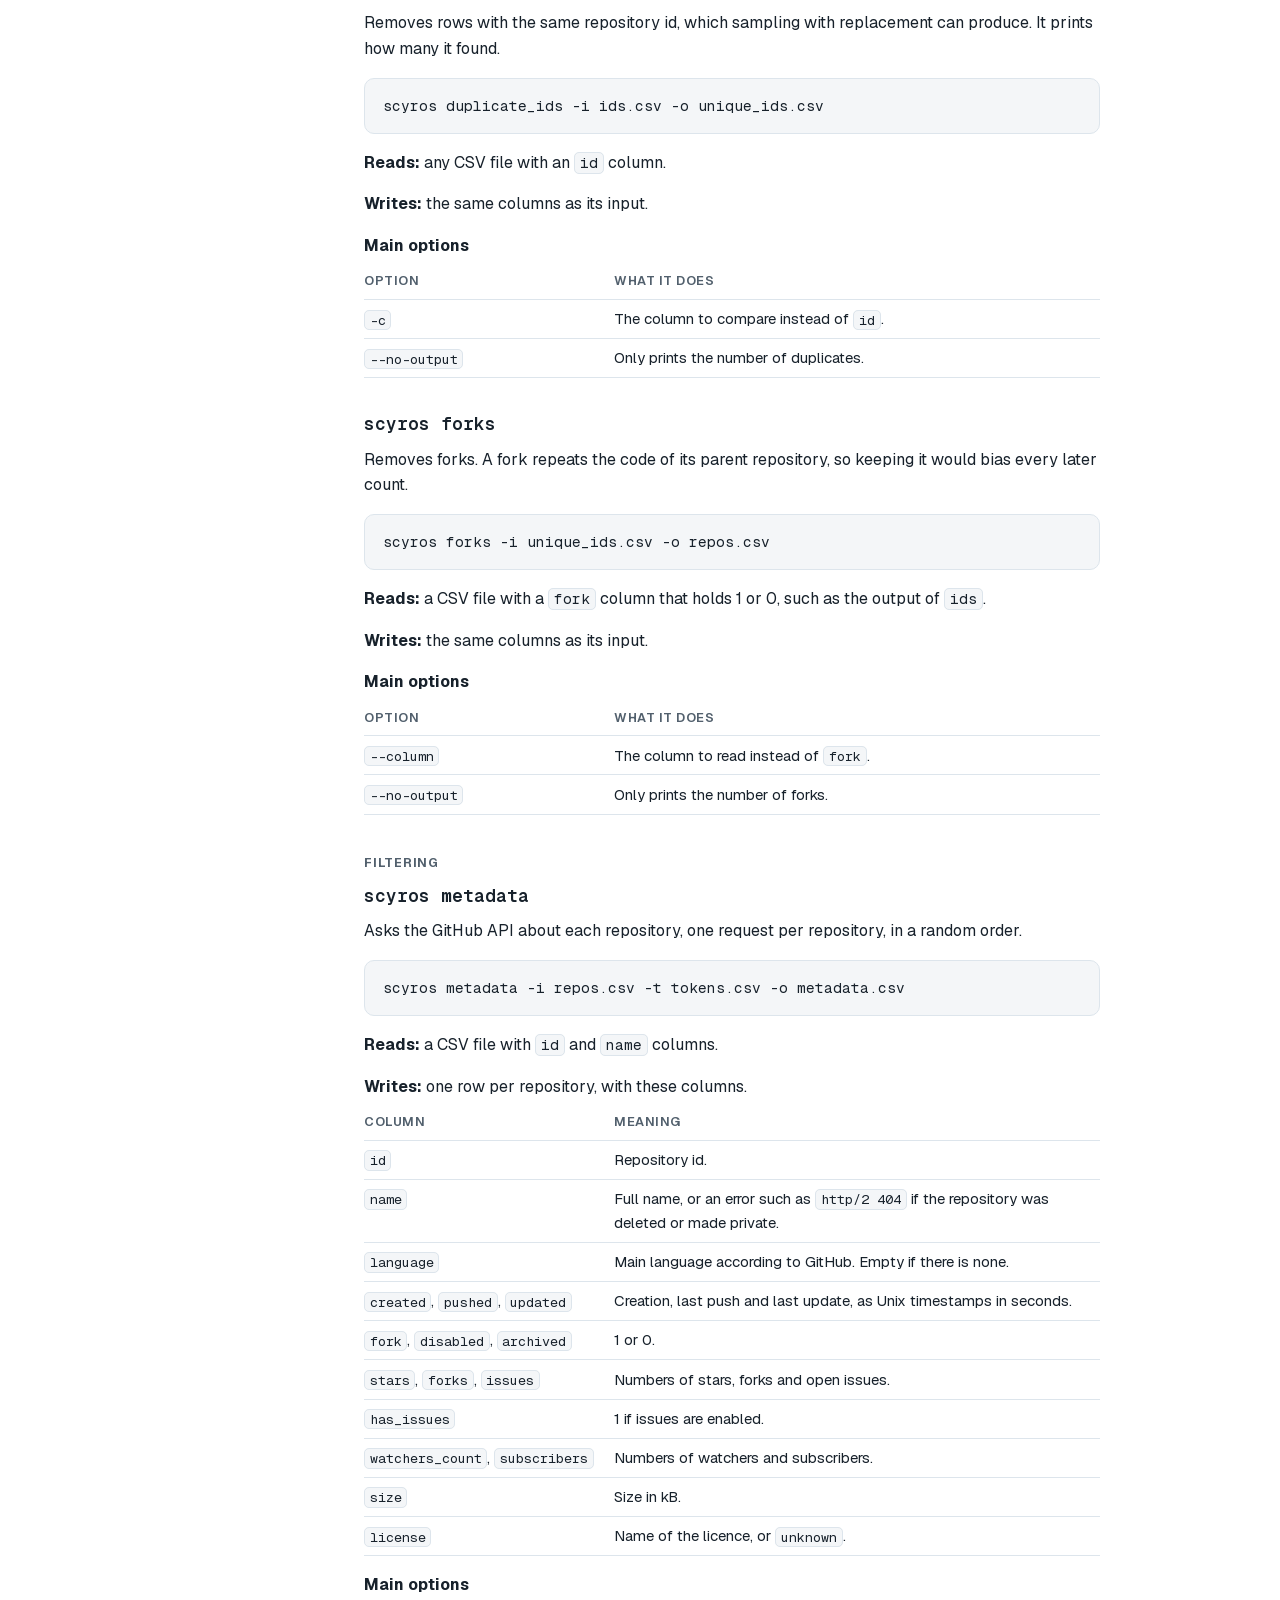
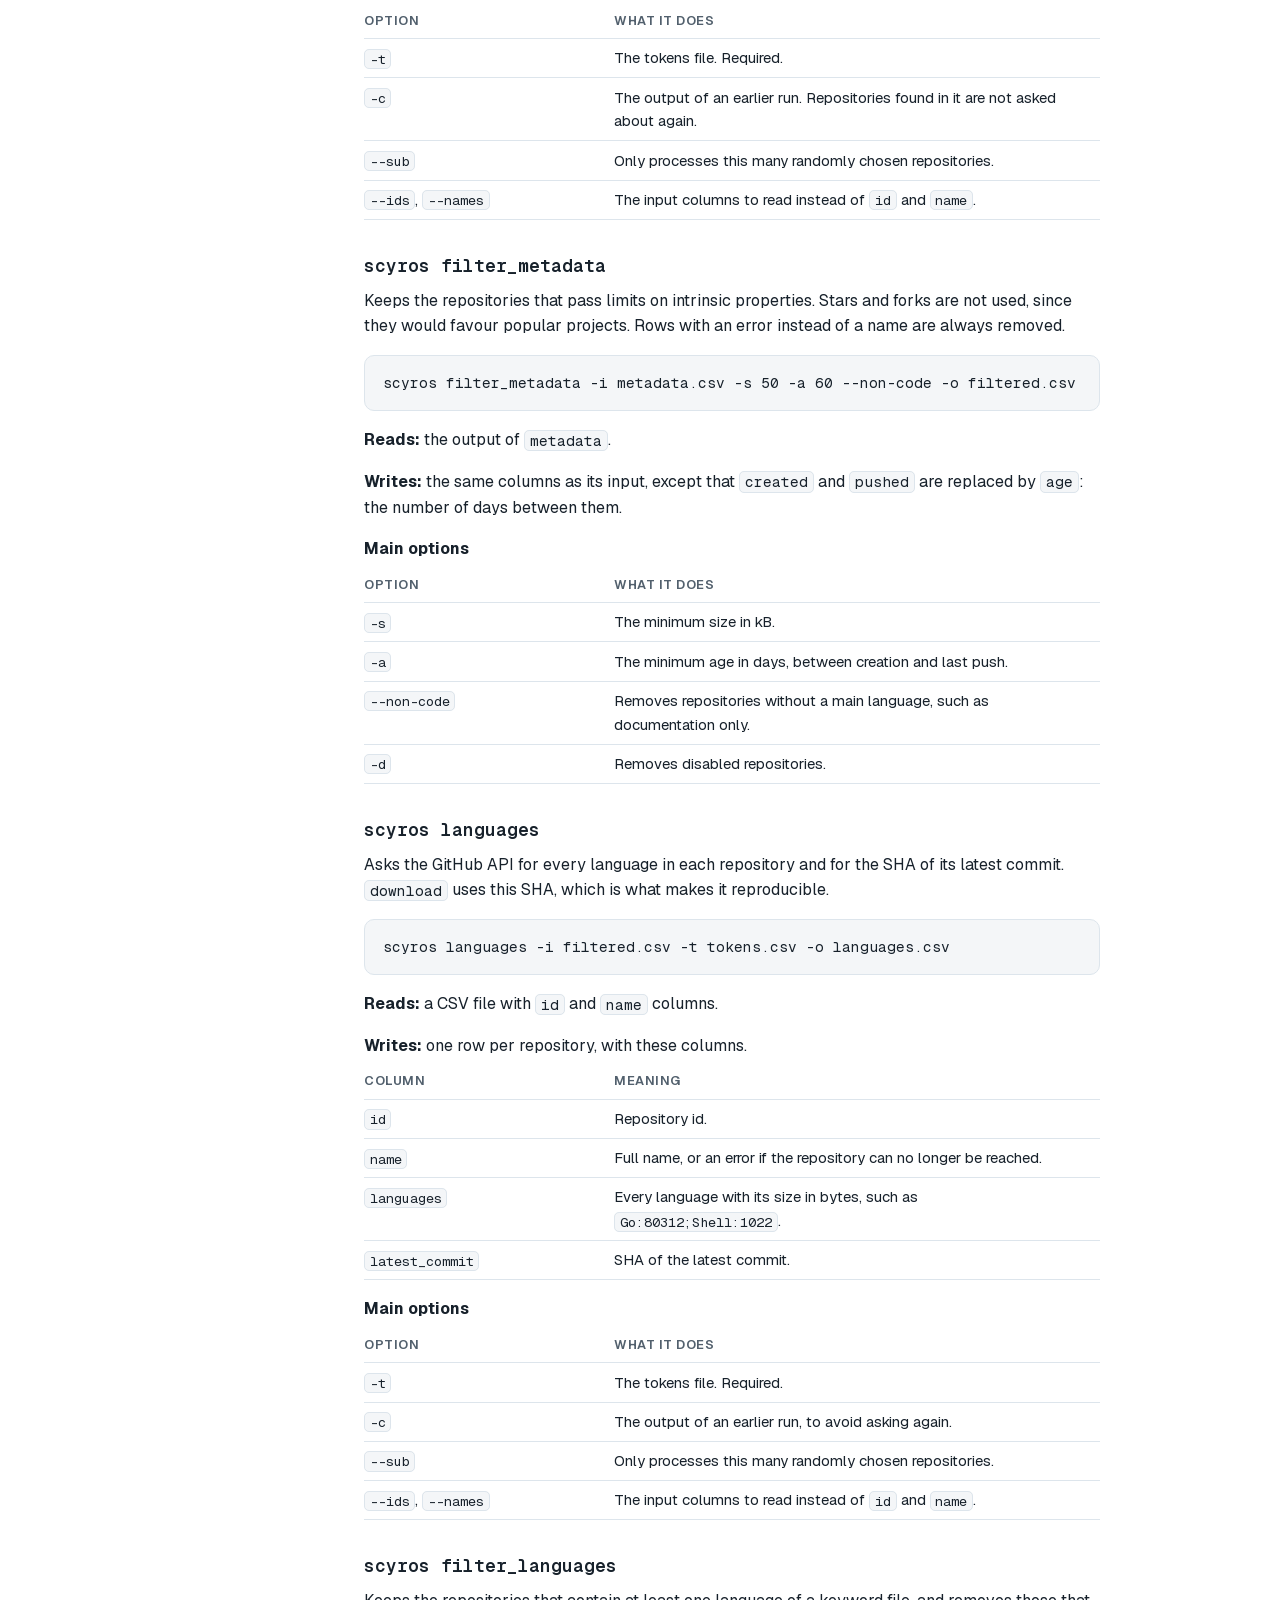
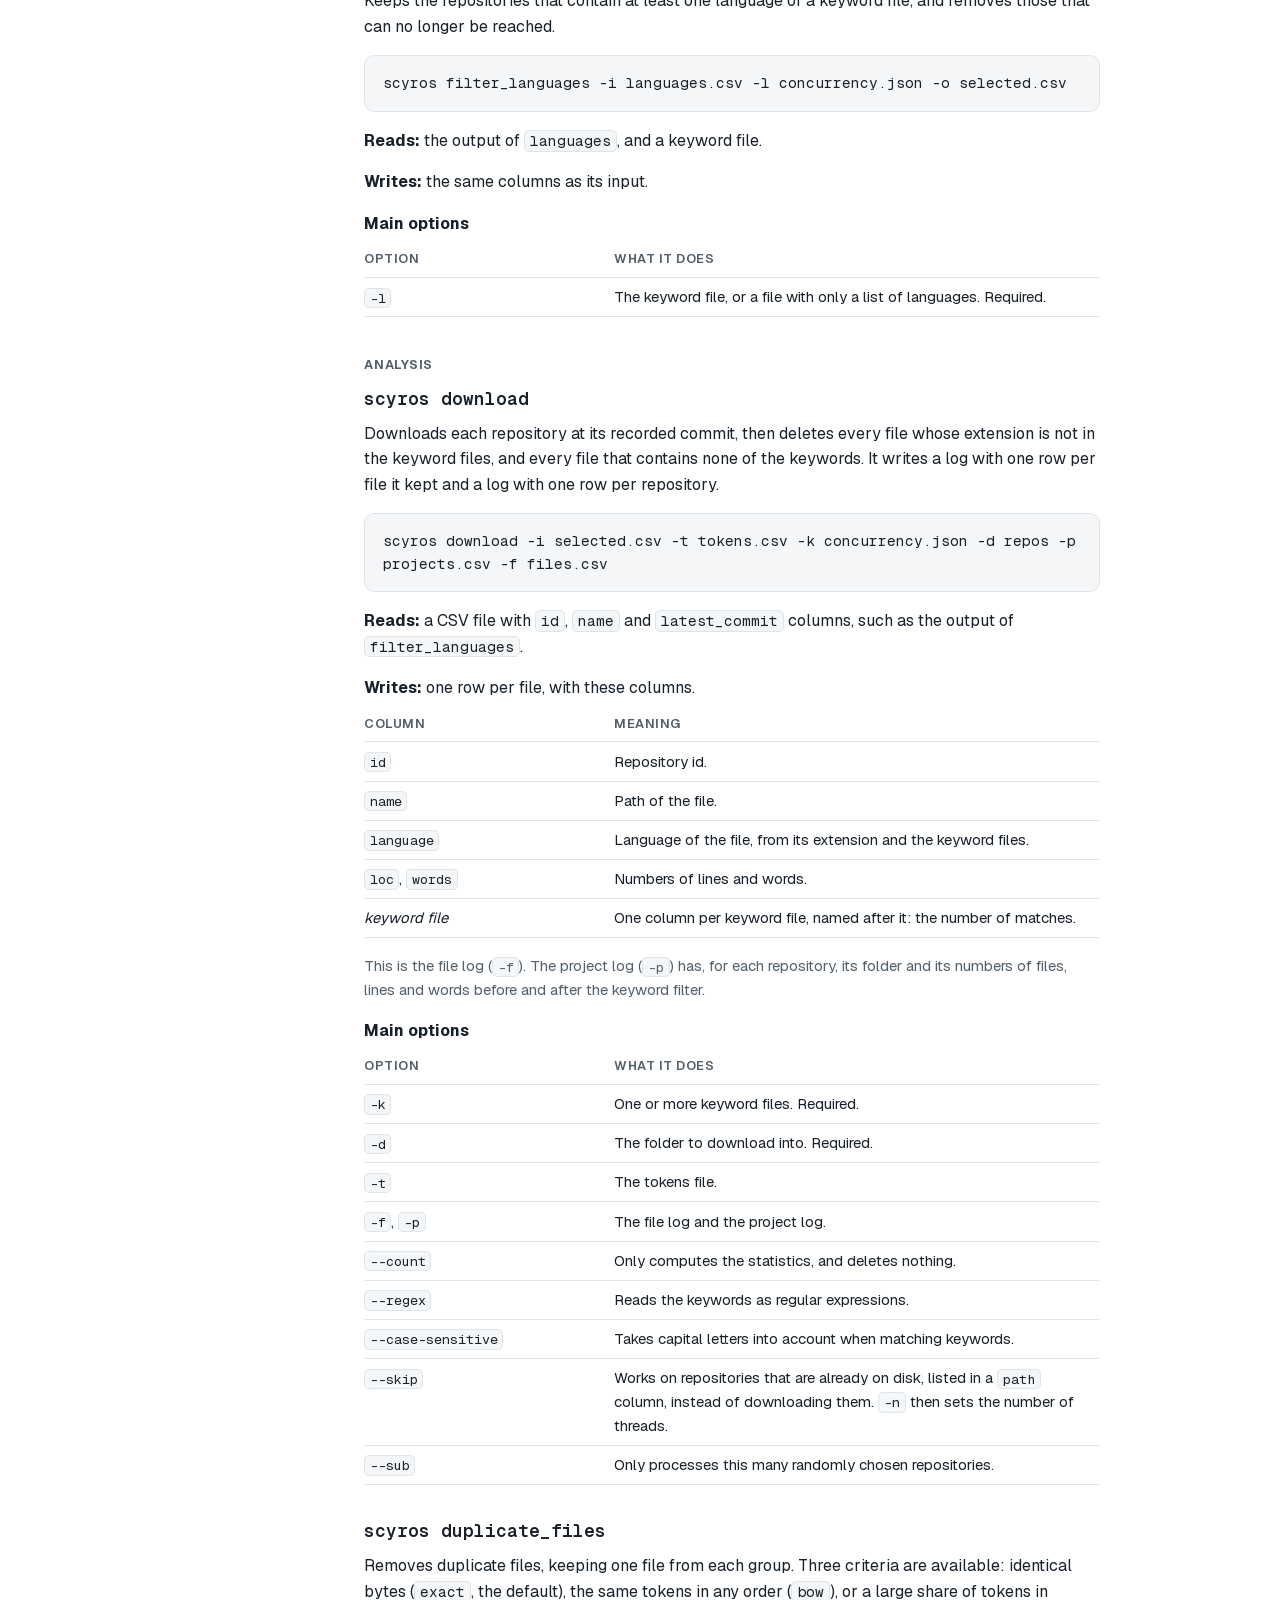
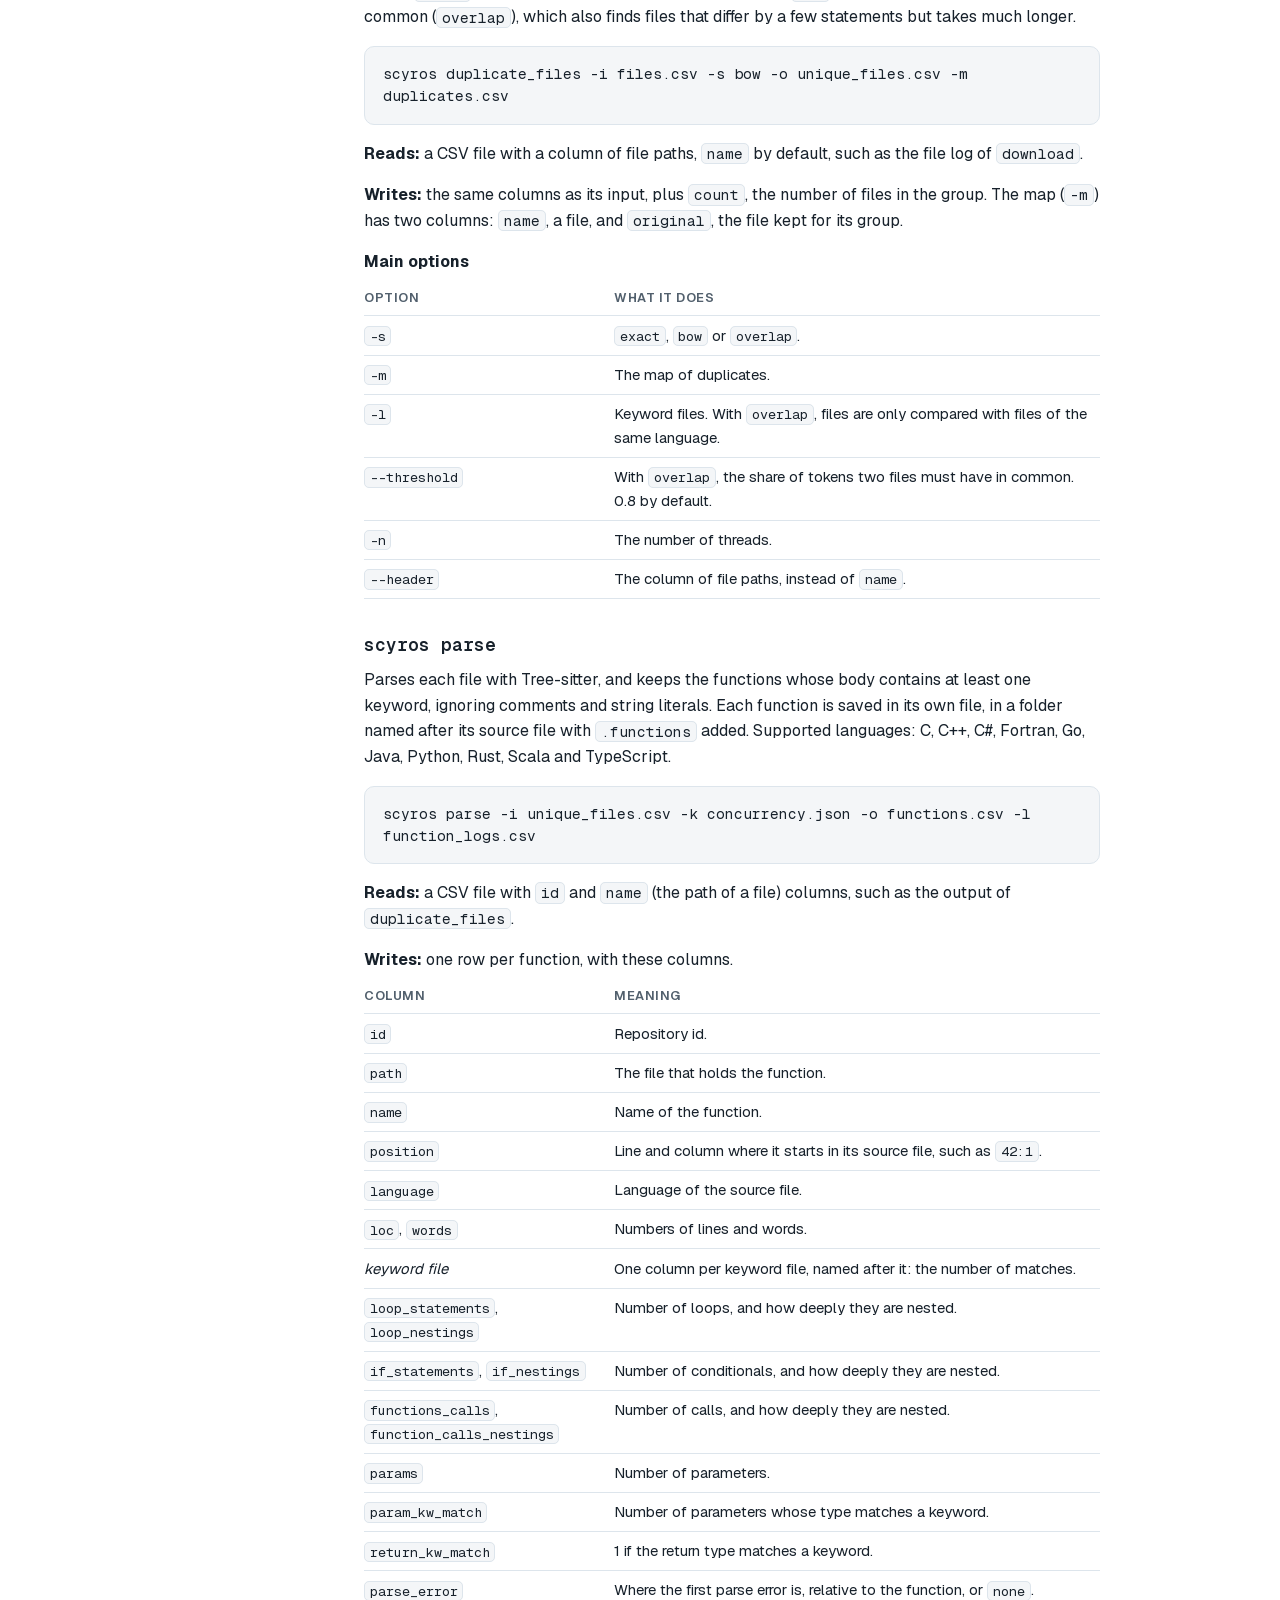
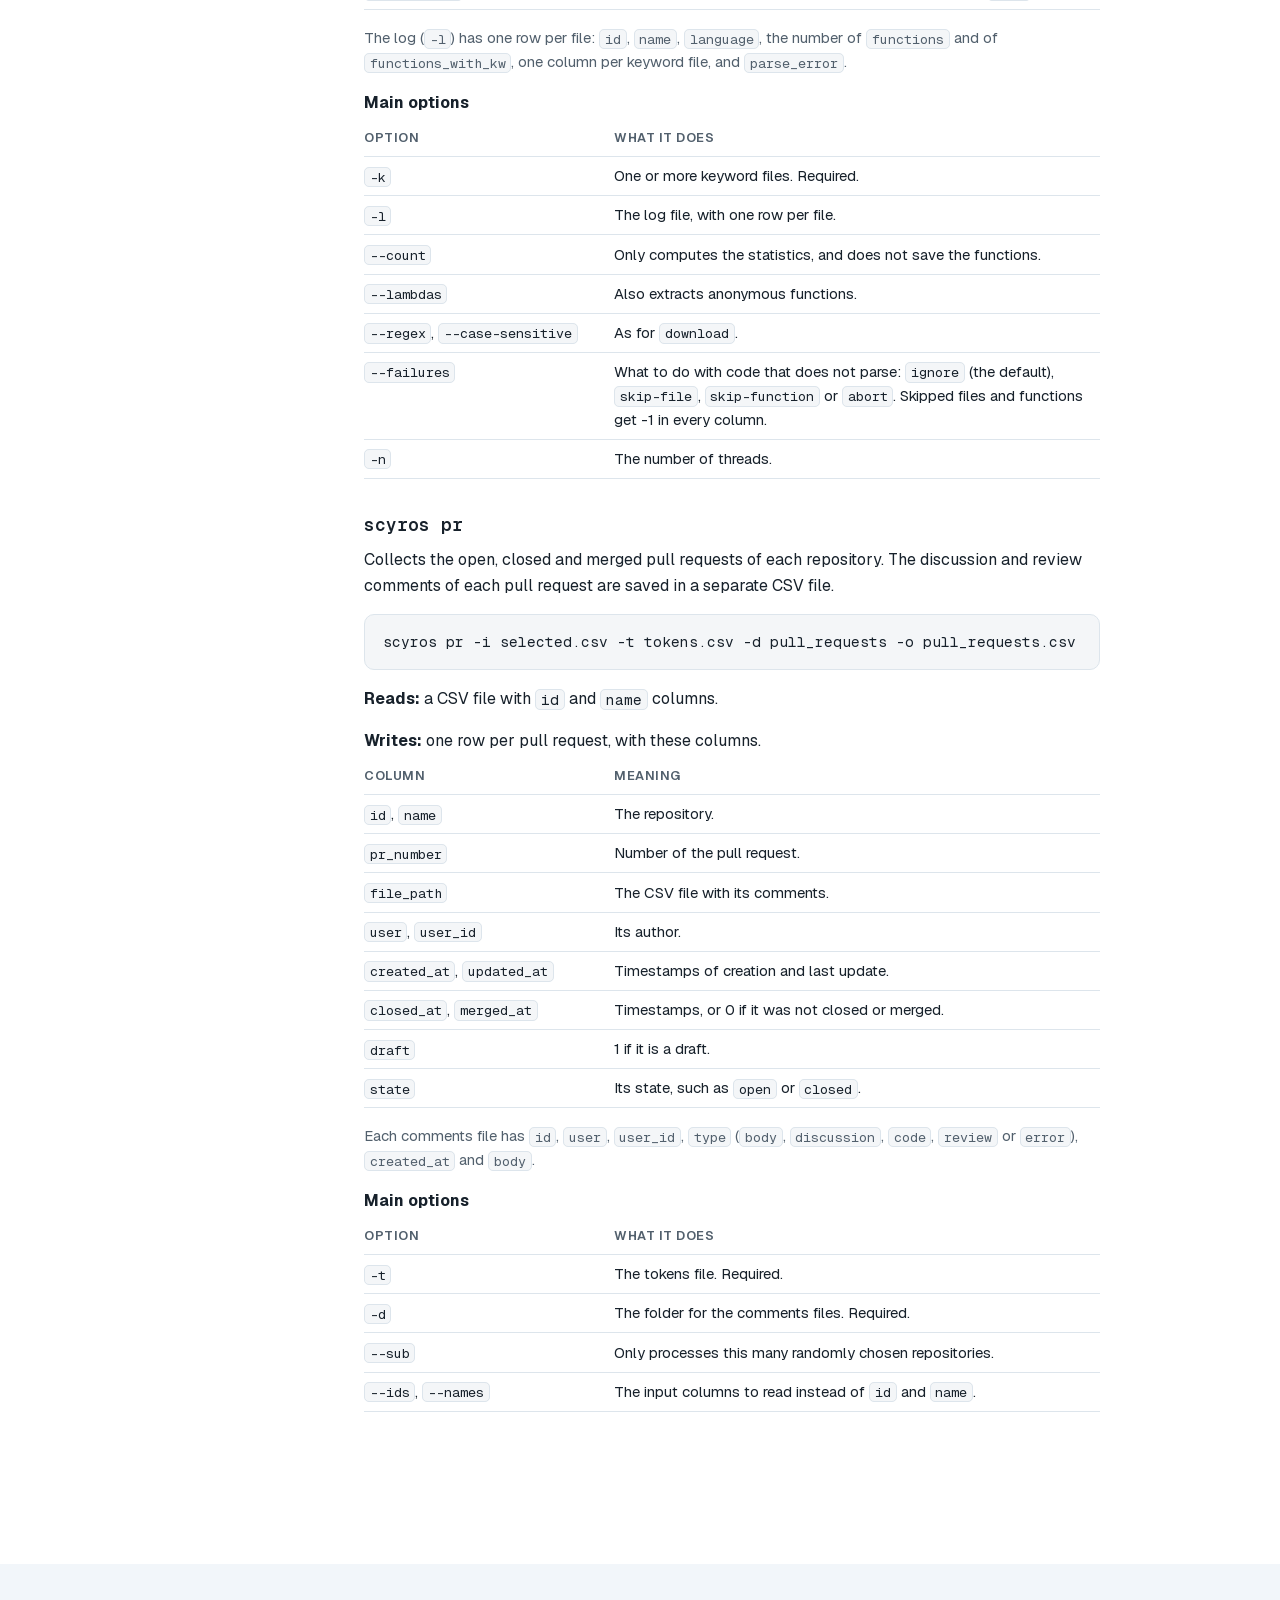
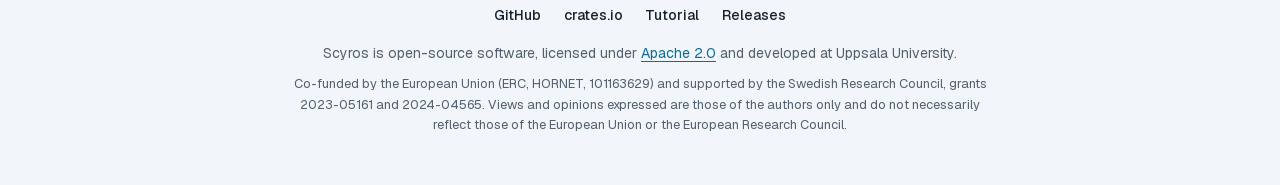
==== commit b098e21a: "Docs and tutorial" ====
--- a/docs.html
+++ b/docs.html
@@ -4,7 +4,7 @@
 <meta charset="utf-8">
 <meta name="viewport" content="width=device-width, initial-scale=1">
 <title>Docs · Scyros</title>
-<meta name="description" content="How to install Scyros, set up GitHub tokens, and use its eleven subcommands.">
+<meta name="description" content="How to install Scyros, write keyword files, and use its eleven subcommands: what each one reads, writes and accepts.">
 <link rel="icon" href="assets/favicon.svg" type="image/svg+xml">
 <link rel="apple-touch-icon" href="assets/apple-touch-icon.png">
 <link rel="stylesheet" href="assets/css/site.css">
@@ -21,8 +21,8 @@
       <span>Scyros</span>
     </a>
     <nav class="site-nav" aria-label="Main">
+      <a href="tutorial.html">Tutorial</a>
       <a href="docs.html" aria-current="page">Docs</a>
-      <a href="study.html">Study</a>
     </nav>
     <div class="site-head__tools">
       <button class="icon-button theme-toggle" type="button" aria-label="Switch colour theme">
@@ -44,10 +44,11 @@
       <p class="docs__nav-title">On this page</p>
       <ul>
         <li><a href="#install">Installation</a></li>
-        <li><a href="#first-steps">First steps</a></li>
         <li><a href="#tokens">GitHub tokens</a></li>
-        <li>
-          <a href="#pipeline">The pipeline</a>
+        <li><a href="#keyword-files">Keyword files</a></li>
+        <li><a href="#rerunning">Running steps again</a></li>
+        <li>
+          <a href="#pipeline">All subcommands</a>
           <ul>
             <li><a href="#ids"><code>ids</code></a></li>
             <li><a href="#duplicate_ids"><code>duplicate_ids</code></a></li>
@@ -69,6 +70,12 @@
   <div class="docs__body">
 
     <h1>Documentation</h1>
+    <p class="lead">
+      How to install Scyros, the format of keyword files, and what each
+      subcommand reads, writes and accepts. New to Scyros? Start with the
+      <a href="tutorial.html">tutorial</a>, which runs a complete study step by
+      step.
+    </p>
 
     <section aria-labelledby="install">
       <h2 id="install">Installation</h2>
@@ -124,19 +131,6 @@
       <p>The binary is written to <code>target/release/scyros</code>.</p>
     </section>
 
-    <section aria-labelledby="first-steps">
-      <h2 id="first-steps">First steps</h2>
-      <p>List the subcommands, then ask any subcommand for all of its options:</p>
-      <div class="code">
-        <pre>scyros --help
-scyros ids --help</pre>
-      </div>
-      <p>
-        The <a href="https://github.com/fxpl/scyros-tutorial">tutorial</a> walks
-        through a complete small study, from sampling to parsing.
-      </p>
-    </section>
-
     <section aria-labelledby="tokens">
       <h2 id="tokens">GitHub tokens</h2>
       <p>
@@ -151,6 +145,11 @@
 ghp_second_token</pre>
       </div>
       <p>
+        The <a href="tutorial.html#before">tutorial</a> shows how to create a
+        token step by step. It only needs to read public information, so do
+        not give it any permissions.
+      </p>
+      <p>
         Never commit or share this file. Several tokens from the same account
         do not raise GitHub's limits. Please follow GitHub's
         <a href="https://docs.github.com/en/rest/using-the-rest-api/rate-limits-for-the-rest-api">rate limits</a>
@@ -158,114 +157,452 @@
       </p>
     </section>
 
+    <section aria-labelledby="keyword-files">
+      <h2 id="keyword-files">Keyword files</h2>
+      <p>
+        <code>filter_languages</code>, <code>download</code> and
+        <code>parse</code> read keyword files, and so does
+        <code>duplicate_files</code> with <code>-s overlap</code>. A keyword
+        file is a JSON object with two fields:
+      </p>
+      <dl class="fields">
+        <dt><code>languages</code></dt>
+        <dd>
+          A list with one entry per language. Each entry has a
+          <code>name</code>, a list of <code>extensions</code> (with or without
+          the dot), and optionally a list of <code>keywords</code> that only
+          count in files of that language.
+        </dd>
+        <dt><code>keywords</code></dt>
+        <dd>Optional. Keywords that count in every language.</dd>
+      </dl>
+      <p>
+        Write each language's name as GitHub writes it, such as
+        <code>java</code>, <code>go</code>, <code>c++</code> or
+        <code>c#</code>. Capital letters do not matter.
+        <code>filter_languages</code> compares the name with the languages
+        that GitHub reports, and <code>parse</code> uses it to choose a parser. <code>parse</code> supports C, C++, C#, Fortran, Go,
+        Java, Python, Rust, Scala and TypeScript.
+      </p>
+
+      <h3>How keywords match</h3>
+      <ul>
+        <li>
+          A keyword matches whole words and ignores case. <code>Thread</code>
+          matches <code>Thread</code> and <code>thread</code>, but not
+          <code>Threads</code> or <code>ThreadLocal</code>. With
+          <code>--case-sensitive</code>, <code>Thread</code> no longer matches
+          <code>thread</code>.
+        </li>
+        <li>
+          Extensions always take capital letters into account:
+          <code>.c</code> does not match a file called <code>main.C</code>.
+        </li>
+        <li>
+          <code>download</code> searches the whole file, comments included.
+          <code>parse</code> ignores comments and string literals, so it is
+          stricter.
+        </li>
+        <li>
+          A language with no keywords at all, neither its own nor shared,
+          keeps every file and every function of that language. Use this to
+          study all the code of a language.
+        </li>
+        <li>
+          With <code>--regex</code>, every keyword is a regular expression
+          that still ignores case, but no longer has to be a whole word. Write
+          <code>\b</code> where a word must start or end, and double every
+          backslash in JSON: <code>"\\bAtomic\\w+"</code> matches
+          <code>AtomicInteger</code> and <code>AtomicLong</code>.
+        </li>
+      </ul>
+
+      <h3>Several keyword files</h3>
+      <p>
+        <code>download</code> and <code>parse</code> accept several keyword
+        files. Each file gets its own column of matches, named after the file,
+        so you can count categories of keywords separately. A file or
+        function is kept if it matches any of them. The files must agree on
+        which language each extension belongs to.
+      </p>
+      <div class="code">
+        <pre>scyros parse -i unique_files.csv -k threads.json locks.json -o functions.csv</pre>
+      </div>
+
+      <h3>A shorter form for <code>filter_languages</code></h3>
+      <p>
+        <code>filter_languages</code> only reads the language names, so it also
+        accepts a plain list:
+      </p>
+      <figure class="file">
+        <figcaption>languages.json</figcaption>
+        <div class="code">
+          <pre>{ "languages": ["java", "go"] }</pre>
+        </div>
+      </figure>
+    </section>
+
+    <section aria-labelledby="rerunning">
+      <h2 id="rerunning">Running steps again</h2>
+      <ul>
+        <li>
+          <strong>After an interruption.</strong> The steps that call GitHub
+          (<code>ids</code>, <code>metadata</code>, <code>languages</code>,
+          <code>download</code> and <code>pr</code>) continue where they
+          stopped when you run the same command again.
+        </li>
+        <li>
+          <strong>From scratch.</strong> The other steps refuse to overwrite an
+          existing output file. Add <code>--force</code> to overwrite it, or to
+          make a GitHub step start again from the beginning.
+        </li>
+        <li>
+          <strong>Default file names.</strong> Without <code>-o</code>, the
+          output is named after the input: <code class="cmd">scyros forks -i ids.csv</code>
+          writes <code>ids.csv.non-forks.csv</code>.
+        </li>
+        <li>
+          <strong>Seeds.</strong> <code>ids</code> samples at random, and
+          <code>metadata</code>, <code>languages</code>, <code>download</code>,
+          <code>parse</code> and <code>pr</code> process rows in a random
+          order. Each has a fixed default seed, which <code>-s</code> changes.
+          In <code>filter_metadata</code> and <code>duplicate_files</code>,
+          <code>-s</code> means something else.
+        </li>
+        <li>
+          <strong>Trying things out.</strong> <code>--sub</code> followed by a
+          number makes <code>metadata</code>, <code>languages</code>,
+          <code>download</code> and <code>pr</code> process only that many
+          randomly chosen repositories.
+        </li>
+        <li>
+          <strong>Threads.</strong> <code>parse</code> and
+          <code>duplicate_files</code> can use several threads with
+          <code>-n</code>, and so can <code>download</code> with
+          <code>--skip</code>.
+        </li>
+        <li>
+          <strong>All options.</strong> Every subcommand lists its options with
+          <code>--help</code>, for example <code class="cmd">scyros parse --help</code>.
+        </li>
+      </ul>
+    </section>
+
     <section aria-labelledby="pipeline">
-      <h2 id="pipeline">The pipeline</h2>
+      <h2 id="pipeline">All subcommands</h2>
       <p>
         A study is a chain of subcommands. Each one reads a CSV file and writes
         one, so every intermediate result is a file that you can inspect, edit
-        or share. The examples below form one chain, from sampling to parsing.
+        or share. They are listed here in the order in which a study uses them,
+        as in the <a href="tutorial.html">tutorial</a>.
+      </p>
+      <p>
+        For each subcommand, you will find what it does, an example, the
+        columns it reads and writes, and its main options. Every subcommand also
+        takes its input with <code>-i</code> (except <code>ids</code>), its output
+        with <code>-o</code> (except <code>download</code>), and <code>--force</code>
+        to overwrite an existing output. <code class="cmd">scyros &lt;subcommand&gt; --help</code> lists
+        every option of the version you have installed.
       </p>
 
       <h3 class="docs__group">Sampling</h3>
 
       <h4 id="ids"><code>scyros ids</code></h4>
-      <p>
-        Samples ids of public repositories uniformly at random, with
-        replacement, from a seed you choose. Ids are fetched in batches of 100,
-        one API request per batch, and an interrupted run resumes where it
-        stopped.
-      </p>
-      <div class="code"><pre>scyros ids -t tokens.csv -n 1000000 -s 42 -o ids.csv</pre></div>
+      <p>Samples public repositories uniformly at random, with replacement. Each API request returns the 100 public repositories that follow a random id, until <code>-n</code> repositories are collected (rounded up to a multiple of 100). Without <code>-n</code>, it runs until you stop it.</p>
+      <div class="code"><pre>scyros ids -t tokens.csv -n 2000 -o ids.csv</pre></div>
+      <p class="ref-label"><strong>Reads:</strong> nothing but your <code>tokens.csv</code>.</p>
+      <p class="ref-label"><strong>Writes:</strong> one row per repository, with these columns.</p>
+      <div class="table-wrap">
+        <table class="ref-table">
+          <thead><tr><th scope="col">Column</th><th scope="col">Meaning</th></tr></thead>
+          <tbody>
+            <tr><td><code>id</code></td><td>Repository id.</td></tr>
+            <tr><td><code>name</code></td><td>Full name, <code>owner/repository</code>.</td></tr>
+            <tr><td><code>fork</code></td><td>1 if the repository is a fork, 0 otherwise.</td></tr>
+            <tr><td><code>request_number</code></td><td>The API request that returned it. Used to resume.</td></tr>
+          </tbody>
+        </table>
+      </div>
+      <p class="ref-label"><strong>Main options</strong></p>
+      <div class="table-wrap">
+        <table class="ref-table">
+          <thead><tr><th scope="col">Option</th><th scope="col">What it does</th></tr></thead>
+          <tbody>
+            <tr><td><code>-t</code></td><td>The tokens file. Required.</td></tr>
+            <tr><td><code>-o</code></td><td>The output file. Required.</td></tr>
+            <tr><td><code>-n</code></td><td>How many repositories to collect.</td></tr>
+            <tr><td><code>-s</code></td><td>The seed of the random sample. A fixed one is used by default.</td></tr>
+            <tr><td><code>--mode linear</code></td><td>Collects repositories in order of id instead of at random.</td></tr>
+            <tr><td><code>--min</code>, <code>--max</code></td><td>The range of ids to sample from. By default, every repository created until 5 January 2026.</td></tr>
+          </tbody>
+        </table>
+      </div>
 
       <h4 id="duplicate_ids"><code>scyros duplicate_ids</code></h4>
-      <p>
-        Sampling with replacement can draw the same repository twice. This
-        removes rows that have the same id.
-      </p>
+      <p>Removes rows with the same repository id, which sampling with replacement can produce. It prints how many it found.</p>
       <div class="code"><pre>scyros duplicate_ids -i ids.csv -o unique_ids.csv</pre></div>
+      <p class="ref-label"><strong>Reads:</strong> any CSV file with an <code>id</code> column.</p>
+      <p class="ref-label"><strong>Writes:</strong> the same columns as its input.</p>
+      <p class="ref-label"><strong>Main options</strong></p>
+      <div class="table-wrap">
+        <table class="ref-table">
+          <thead><tr><th scope="col">Option</th><th scope="col">What it does</th></tr></thead>
+          <tbody>
+            <tr><td><code>-c</code></td><td>The column to compare instead of <code>id</code>.</td></tr>
+            <tr><td><code>--no-output</code></td><td>Only prints the number of duplicates.</td></tr>
+          </tbody>
+        </table>
+      </div>
 
       <h4 id="forks"><code>scyros forks</code></h4>
-      <p>
-        Removes forks. A fork repeats the content of its parent repository, so
-        keeping it would bias every later count.
-      </p>
+      <p>Removes forks. A fork repeats the code of its parent repository, so keeping it would bias every later count.</p>
       <div class="code"><pre>scyros forks -i unique_ids.csv -o repos.csv</pre></div>
+      <p class="ref-label"><strong>Reads:</strong> a CSV file with a <code>fork</code> column that holds 1 or 0, such as the output of <code>ids</code>.</p>
+      <p class="ref-label"><strong>Writes:</strong> the same columns as its input.</p>
+      <p class="ref-label"><strong>Main options</strong></p>
+      <div class="table-wrap">
+        <table class="ref-table">
+          <thead><tr><th scope="col">Option</th><th scope="col">What it does</th></tr></thead>
+          <tbody>
+            <tr><td><code>--column</code></td><td>The column to read instead of <code>fork</code>.</td></tr>
+            <tr><td><code>--no-output</code></td><td>Only prints the number of forks.</td></tr>
+          </tbody>
+        </table>
+      </div>
 
       <h3 class="docs__group">Filtering</h3>
 
       <h4 id="metadata"><code>scyros metadata</code></h4>
-      <p>
-        Fetches each repository's metadata from the GitHub API, such as its
-        language, size and dates. Responses can be cached, so running it again
-        costs no API requests.
-      </p>
-      <div class="code"><pre>scyros metadata -i repos.csv -t tokens.csv -c cache/ -o metadata.csv</pre></div>
+      <p>Asks the GitHub API about each repository, one request per repository, in a random order.</p>
+      <div class="code"><pre>scyros metadata -i repos.csv -t tokens.csv -o metadata.csv</pre></div>
+      <p class="ref-label"><strong>Reads:</strong> a CSV file with <code>id</code> and <code>name</code> columns.</p>
+      <p class="ref-label"><strong>Writes:</strong> one row per repository, with these columns.</p>
+      <div class="table-wrap">
+        <table class="ref-table">
+          <thead><tr><th scope="col">Column</th><th scope="col">Meaning</th></tr></thead>
+          <tbody>
+            <tr><td><code>id</code></td><td>Repository id.</td></tr>
+            <tr><td><code>name</code></td><td>Full name, or an error such as <code>http/2 404</code> if the repository was deleted or made private.</td></tr>
+            <tr><td><code>language</code></td><td>Main language according to GitHub. Empty if there is none.</td></tr>
+            <tr><td><code>created</code>, <code>pushed</code>, <code>updated</code></td><td>Creation, last push and last update, as Unix timestamps in seconds.</td></tr>
+            <tr><td><code>fork</code>, <code>disabled</code>, <code>archived</code></td><td>1 or 0.</td></tr>
+            <tr><td><code>stars</code>, <code>forks</code>, <code>issues</code></td><td>Numbers of stars, forks and open issues.</td></tr>
+            <tr><td><code>has_issues</code></td><td>1 if issues are enabled.</td></tr>
+            <tr><td><code>watchers_count</code>, <code>subscribers</code></td><td>Numbers of watchers and subscribers.</td></tr>
+            <tr><td><code>size</code></td><td>Size in kB.</td></tr>
+            <tr><td><code>license</code></td><td>Name of the licence, or <code>unknown</code>.</td></tr>
+          </tbody>
+        </table>
+      </div>
+      <p class="ref-label"><strong>Main options</strong></p>
+      <div class="table-wrap">
+        <table class="ref-table">
+          <thead><tr><th scope="col">Option</th><th scope="col">What it does</th></tr></thead>
+          <tbody>
+            <tr><td><code>-t</code></td><td>The tokens file. Required.</td></tr>
+            <tr><td><code>-c</code></td><td>The output of an earlier run. Repositories found in it are not asked about again.</td></tr>
+            <tr><td><code>--sub</code></td><td>Only processes this many randomly chosen repositories.</td></tr>
+            <tr><td><code>--ids</code>, <code>--names</code></td><td>The input columns to read instead of <code>id</code> and <code>name</code>.</td></tr>
+          </tbody>
+        </table>
+      </div>
 
       <h4 id="filter_metadata"><code>scyros filter_metadata</code></h4>
-      <p>
-        Keeps repositories that pass limits on intrinsic properties: a minimum
-        size in kB, a minimum age in days, and whether they contain any code.
-        Stars and forks are not used.
-      </p>
+      <p>Keeps the repositories that pass limits on intrinsic properties. Stars and forks are not used, since they would favour popular projects. Rows with an error instead of a name are always removed.</p>
       <div class="code"><pre>scyros filter_metadata -i metadata.csv -s 50 -a 60 --non-code -o filtered.csv</pre></div>
+      <p class="ref-label"><strong>Reads:</strong> the output of <code>metadata</code>.</p>
+      <p class="ref-label"><strong>Writes:</strong> the same columns as its input, except that <code>created</code> and <code>pushed</code> are replaced by <code>age</code>: the number of days between them.</p>
+      <p class="ref-label"><strong>Main options</strong></p>
+      <div class="table-wrap">
+        <table class="ref-table">
+          <thead><tr><th scope="col">Option</th><th scope="col">What it does</th></tr></thead>
+          <tbody>
+            <tr><td><code>-s</code></td><td>The minimum size in kB.</td></tr>
+            <tr><td><code>-a</code></td><td>The minimum age in days, between creation and last push.</td></tr>
+            <tr><td><code>--non-code</code></td><td>Removes repositories without a main language, such as documentation only.</td></tr>
+            <tr><td><code>-d</code></td><td>Removes disabled repositories.</td></tr>
+          </tbody>
+        </table>
+      </div>
 
       <h4 id="languages"><code>scyros languages</code></h4>
-      <p>
-        Fetches the full language breakdown of each repository and the SHA of
-        its latest commit. The download step uses this SHA, which is what makes
-        it reproducible.
-      </p>
+      <p>Asks the GitHub API for every language in each repository and for the SHA of its latest commit. <code>download</code> uses this SHA, which is what makes it reproducible.</p>
       <div class="code"><pre>scyros languages -i filtered.csv -t tokens.csv -o languages.csv</pre></div>
+      <p class="ref-label"><strong>Reads:</strong> a CSV file with <code>id</code> and <code>name</code> columns.</p>
+      <p class="ref-label"><strong>Writes:</strong> one row per repository, with these columns.</p>
+      <div class="table-wrap">
+        <table class="ref-table">
+          <thead><tr><th scope="col">Column</th><th scope="col">Meaning</th></tr></thead>
+          <tbody>
+            <tr><td><code>id</code></td><td>Repository id.</td></tr>
+            <tr><td><code>name</code></td><td>Full name, or an error if the repository can no longer be reached.</td></tr>
+            <tr><td><code>languages</code></td><td>Every language with its size in bytes, such as <code>Go:80312;Shell:1022</code>.</td></tr>
+            <tr><td><code>latest_commit</code></td><td>SHA of the latest commit.</td></tr>
+          </tbody>
+        </table>
+      </div>
+      <p class="ref-label"><strong>Main options</strong></p>
+      <div class="table-wrap">
+        <table class="ref-table">
+          <thead><tr><th scope="col">Option</th><th scope="col">What it does</th></tr></thead>
+          <tbody>
+            <tr><td><code>-t</code></td><td>The tokens file. Required.</td></tr>
+            <tr><td><code>-c</code></td><td>The output of an earlier run, to avoid asking again.</td></tr>
+            <tr><td><code>--sub</code></td><td>Only processes this many randomly chosen repositories.</td></tr>
+            <tr><td><code>--ids</code>, <code>--names</code></td><td>The input columns to read instead of <code>id</code> and <code>name</code>.</td></tr>
+          </tbody>
+        </table>
+      </div>
 
       <h4 id="filter_languages"><code>scyros filter_languages</code></h4>
-      <p>
-        Keeps repositories that contain at least one language from a JSON
-        list, and drops those that can no longer be reached.
-      </p>
-      <div class="code"><pre>scyros filter_languages -i languages.csv -l languages.json -o selected.csv</pre></div>
+      <p>Keeps the repositories that contain at least one language of a keyword file, and removes those that can no longer be reached.</p>
+      <div class="code"><pre>scyros filter_languages -i languages.csv -l concurrency.json -o selected.csv</pre></div>
+      <p class="ref-label"><strong>Reads:</strong> the output of <code>languages</code>, and a keyword file.</p>
+      <p class="ref-label"><strong>Writes:</strong> the same columns as its input.</p>
+      <p class="ref-label"><strong>Main options</strong></p>
+      <div class="table-wrap">
+        <table class="ref-table">
+          <thead><tr><th scope="col">Option</th><th scope="col">What it does</th></tr></thead>
+          <tbody>
+            <tr><td><code>-l</code></td><td>The keyword file, or a file with only a list of languages. Required.</td></tr>
+          </tbody>
+        </table>
+      </div>
 
       <h3 class="docs__group">Analysis</h3>
 
       <h4 id="download"><code>scyros download</code></h4>
-      <p>
-        Downloads each repository at its recorded commit and keeps the files
-        whose extension matches a language in your keyword files. Files that
-        contain none of your keywords can be discarded as well. It writes one
-        log per project and one per kept file.
-      </p>
-      <div class="code"><pre>scyros download -i selected.csv -t tokens.csv -k keywords.json -d repos/ -f files.csv</pre></div>
+      <p>Downloads each repository at its recorded commit, then deletes every file whose extension is not in the keyword files, and every file that contains none of the keywords. It writes a log with one row per file it kept and a log with one row per repository.</p>
+      <div class="code"><pre>scyros download -i selected.csv -t tokens.csv -k concurrency.json -d repos -p projects.csv -f files.csv</pre></div>
+      <p class="ref-label"><strong>Reads:</strong> a CSV file with <code>id</code>, <code>name</code> and <code>latest_commit</code> columns, such as the output of <code>filter_languages</code>.</p>
+      <p class="ref-label"><strong>Writes:</strong> one row per file, with these columns.</p>
+      <div class="table-wrap">
+        <table class="ref-table">
+          <thead><tr><th scope="col">Column</th><th scope="col">Meaning</th></tr></thead>
+          <tbody>
+            <tr><td><code>id</code></td><td>Repository id.</td></tr>
+            <tr><td><code>name</code></td><td>Path of the file.</td></tr>
+            <tr><td><code>language</code></td><td>Language of the file, from its extension and the keyword files.</td></tr>
+            <tr><td><code>loc</code>, <code>words</code></td><td>Numbers of lines and words.</td></tr>
+            <tr><td><em>keyword file</em></td><td>One column per keyword file, named after it: the number of matches.</td></tr>
+          </tbody>
+        </table>
+      </div>
+      <p class="docs__output">This is the file log (<code>-f</code>). The project log (<code>-p</code>) has, for each repository, its folder and its numbers of files, lines and words before and after the keyword filter.</p>
+      <p class="ref-label"><strong>Main options</strong></p>
+      <div class="table-wrap">
+        <table class="ref-table">
+          <thead><tr><th scope="col">Option</th><th scope="col">What it does</th></tr></thead>
+          <tbody>
+            <tr><td><code>-k</code></td><td>One or more keyword files. Required.</td></tr>
+            <tr><td><code>-d</code></td><td>The folder to download into. Required.</td></tr>
+            <tr><td><code>-t</code></td><td>The tokens file.</td></tr>
+            <tr><td><code>-f</code>, <code>-p</code></td><td>The file log and the project log.</td></tr>
+            <tr><td><code>--count</code></td><td>Only computes the statistics, and deletes nothing.</td></tr>
+            <tr><td><code>--regex</code></td><td>Reads the keywords as regular expressions.</td></tr>
+            <tr><td><code>--case-sensitive</code></td><td>Takes capital letters into account when matching keywords.</td></tr>
+            <tr><td><code>--skip</code></td><td>Works on repositories that are already on disk, listed in a <code>path</code> column, instead of downloading them. <code>-n</code> then sets the number of threads.</td></tr>
+            <tr><td><code>--sub</code></td><td>Only processes this many randomly chosen repositories.</td></tr>
+          </tbody>
+        </table>
+      </div>
 
       <h4 id="duplicate_files"><code>scyros duplicate_files</code></h4>
-      <p>
-        Removes duplicate files, using one of three criteria: identical bytes
-        (<code>exact</code>), the same tokens in any order (<code>bow</code>),
-        or a large share of tokens in common (<code>overlap</code>).
-      </p>
-      <div class="code"><pre>scyros duplicate_files -i files.csv -s bow -o unique_files.csv</pre></div>
+      <p>Removes duplicate files, keeping one file from each group. Three criteria are available: identical bytes (<code>exact</code>, the default), the same tokens in any order (<code>bow</code>), or a large share of tokens in common (<code>overlap</code>), which also finds files that differ by a few statements but takes much longer.</p>
+      <div class="code"><pre>scyros duplicate_files -i files.csv -s bow -o unique_files.csv -m duplicates.csv</pre></div>
+      <p class="ref-label"><strong>Reads:</strong> a CSV file with a column of file paths, <code>name</code> by default, such as the file log of <code>download</code>.</p>
+      <p class="ref-label"><strong>Writes:</strong> the same columns as its input, plus <code>count</code>, the number of files in the group. The map (<code>-m</code>) has two columns: <code>name</code>, a file, and <code>original</code>, the file kept for its group.</p>
+      <p class="ref-label"><strong>Main options</strong></p>
+      <div class="table-wrap">
+        <table class="ref-table">
+          <thead><tr><th scope="col">Option</th><th scope="col">What it does</th></tr></thead>
+          <tbody>
+            <tr><td><code>-s</code></td><td><code>exact</code>, <code>bow</code> or <code>overlap</code>.</td></tr>
+            <tr><td><code>-m</code></td><td>The map of duplicates.</td></tr>
+            <tr><td><code>-l</code></td><td>Keyword files. With <code>overlap</code>, files are only compared with files of the same language.</td></tr>
+            <tr><td><code>--threshold</code></td><td>With <code>overlap</code>, the share of tokens two files must have in common. 0.8 by default.</td></tr>
+            <tr><td><code>-n</code></td><td>The number of threads.</td></tr>
+            <tr><td><code>--header</code></td><td>The column of file paths, instead of <code>name</code>.</td></tr>
+          </tbody>
+        </table>
+      </div>
 
       <h4 id="parse"><code>scyros parse</code></h4>
-      <p>
-        Parses each file with Tree-sitter and keeps the functions whose body
-        contains at least one keyword, ignoring comments and string literals.
-        For each function it records its size, its parameters, and the number
-        and nesting depth of loops, conditionals and calls.
-      </p>
-      <div class="code"><pre>scyros parse -i unique_files.csv -k keywords.json -o functions.csv</pre></div>
+      <p>Parses each file with Tree-sitter, and keeps the functions whose body contains at least one keyword, ignoring comments and string literals. Each function is saved in its own file, in a folder named after its source file with <code>.functions</code> added. Supported languages: C, C++, C#, Fortran, Go, Java, Python, Rust, Scala and TypeScript.</p>
+      <div class="code"><pre>scyros parse -i unique_files.csv -k concurrency.json -o functions.csv -l function_logs.csv</pre></div>
+      <p class="ref-label"><strong>Reads:</strong> a CSV file with <code>id</code> and <code>name</code> (the path of a file) columns, such as the output of <code>duplicate_files</code>.</p>
+      <p class="ref-label"><strong>Writes:</strong> one row per function, with these columns.</p>
+      <div class="table-wrap">
+        <table class="ref-table">
+          <thead><tr><th scope="col">Column</th><th scope="col">Meaning</th></tr></thead>
+          <tbody>
+            <tr><td><code>id</code></td><td>Repository id.</td></tr>
+            <tr><td><code>path</code></td><td>The file that holds the function.</td></tr>
+            <tr><td><code>name</code></td><td>Name of the function.</td></tr>
+            <tr><td><code>position</code></td><td>Line and column where it starts in its source file, such as <code>42:1</code>.</td></tr>
+            <tr><td><code>language</code></td><td>Language of the source file.</td></tr>
+            <tr><td><code>loc</code>, <code>words</code></td><td>Numbers of lines and words.</td></tr>
+            <tr><td><em>keyword file</em></td><td>One column per keyword file, named after it: the number of matches.</td></tr>
+            <tr><td><code>loop_statements</code>, <code>loop_nestings</code></td><td>Number of loops, and how deeply they are nested.</td></tr>
+            <tr><td><code>if_statements</code>, <code>if_nestings</code></td><td>Number of conditionals, and how deeply they are nested.</td></tr>
+            <tr><td><code>functions_calls</code>, <code>function_calls_nestings</code></td><td>Number of calls, and how deeply they are nested.</td></tr>
+            <tr><td><code>params</code></td><td>Number of parameters.</td></tr>
+            <tr><td><code>param_kw_match</code></td><td>Number of parameters whose type matches a keyword.</td></tr>
+            <tr><td><code>return_kw_match</code></td><td>1 if the return type matches a keyword.</td></tr>
+            <tr><td><code>parse_error</code></td><td>Where the first parse error is, relative to the function, or <code>none</code>.</td></tr>
+          </tbody>
+        </table>
+      </div>
+      <p class="docs__output">The log (<code>-l</code>) has one row per file: <code>id</code>, <code>name</code>, <code>language</code>, the number of <code>functions</code> and of <code>functions_with_kw</code>, one column per keyword file, and <code>parse_error</code>.</p>
+      <p class="ref-label"><strong>Main options</strong></p>
+      <div class="table-wrap">
+        <table class="ref-table">
+          <thead><tr><th scope="col">Option</th><th scope="col">What it does</th></tr></thead>
+          <tbody>
+            <tr><td><code>-k</code></td><td>One or more keyword files. Required.</td></tr>
+            <tr><td><code>-l</code></td><td>The log file, with one row per file.</td></tr>
+            <tr><td><code>--count</code></td><td>Only computes the statistics, and does not save the functions.</td></tr>
+            <tr><td><code>--lambdas</code></td><td>Also extracts anonymous functions.</td></tr>
+            <tr><td><code>--regex</code>, <code>--case-sensitive</code></td><td>As for <code>download</code>.</td></tr>
+            <tr><td><code>--failures</code></td><td>What to do with code that does not parse: <code>ignore</code> (the default), <code>skip-file</code>, <code>skip-function</code> or <code>abort</code>. Skipped files and functions get -1 in every column.</td></tr>
+            <tr><td><code>-n</code></td><td>The number of threads.</td></tr>
+          </tbody>
+        </table>
+      </div>
 
       <h4 id="pr"><code>scyros pr</code></h4>
-      <p>
-        Collects the open, closed and merged pull requests of each repository,
-        with their discussion and review comments.
-      </p>
-      <div class="code"><pre>scyros pr -i selected.csv -t tokens.csv -o pull_requests.csv</pre></div>
-
-      <h3 class="docs__group">Experimental</h3>
-      <p>
-        A twelfth subcommand, <code>extract_benchmarks</code>, extracts a
-        function together with everything it needs to compile on its own. It
-        produced the benchmarks of the <a href="study.html">floating-point
-        study</a>, but it is not yet included in the released binary.
-      </p>
+      <p>Collects the open, closed and merged pull requests of each repository. The discussion and review comments of each pull request are saved in a separate CSV file.</p>
+      <div class="code"><pre>scyros pr -i selected.csv -t tokens.csv -d pull_requests -o pull_requests.csv</pre></div>
+      <p class="ref-label"><strong>Reads:</strong> a CSV file with <code>id</code> and <code>name</code> columns.</p>
+      <p class="ref-label"><strong>Writes:</strong> one row per pull request, with these columns.</p>
+      <div class="table-wrap">
+        <table class="ref-table">
+          <thead><tr><th scope="col">Column</th><th scope="col">Meaning</th></tr></thead>
+          <tbody>
+            <tr><td><code>id</code>, <code>name</code></td><td>The repository.</td></tr>
+            <tr><td><code>pr_number</code></td><td>Number of the pull request.</td></tr>
+            <tr><td><code>file_path</code></td><td>The CSV file with its comments.</td></tr>
+            <tr><td><code>user</code>, <code>user_id</code></td><td>Its author.</td></tr>
+            <tr><td><code>created_at</code>, <code>updated_at</code></td><td>Timestamps of creation and last update.</td></tr>
+            <tr><td><code>closed_at</code>, <code>merged_at</code></td><td>Timestamps, or 0 if it was not closed or merged.</td></tr>
+            <tr><td><code>draft</code></td><td>1 if it is a draft.</td></tr>
+            <tr><td><code>state</code></td><td>Its state, such as <code>open</code> or <code>closed</code>.</td></tr>
+          </tbody>
+        </table>
+      </div>
+      <p class="docs__output">Each comments file has <code>id</code>, <code>user</code>, <code>user_id</code>, <code>type</code> (<code>body</code>, <code>discussion</code>, <code>code</code>, <code>review</code> or <code>error</code>), <code>created_at</code> and <code>body</code>.</p>
+      <p class="ref-label"><strong>Main options</strong></p>
+      <div class="table-wrap">
+        <table class="ref-table">
+          <thead><tr><th scope="col">Option</th><th scope="col">What it does</th></tr></thead>
+          <tbody>
+            <tr><td><code>-t</code></td><td>The tokens file. Required.</td></tr>
+            <tr><td><code>-d</code></td><td>The folder for the comments files. Required.</td></tr>
+            <tr><td><code>--sub</code></td><td>Only processes this many randomly chosen repositories.</td></tr>
+            <tr><td><code>--ids</code>, <code>--names</code></td><td>The input columns to read instead of <code>id</code> and <code>name</code>.</td></tr>
+          </tbody>
+        </table>
+      </div>
     </section>
 
   </div>
@@ -277,7 +614,7 @@
     <nav aria-label="Project">
       <a href="https://github.com/fxpl/scyros">GitHub</a>
       <a href="https://crates.io/crates/scyros">crates.io</a>
-      <a href="https://github.com/fxpl/scyros-tutorial">Tutorial</a>
+      <a href="tutorial.html">Tutorial</a>
       <a href="https://github.com/fxpl/scyros/releases">Releases</a>
     </nav>
     <p>
--- a/assets/css/site.css
+++ b/assets/css/site.css
@@ -60,18 +60,6 @@
   --link: light-dark(#0b6c9a, #6cc0ea);
   --on-brand: light-dark(#ffffff, #0e141b);
 
-  /* Chart colours: Okabe and Ito's blue and vermillion, the same in both
-     themes, checked with a colour-vision validator against both backgrounds.
-     Spreads (IQR, standard deviation) are tints of the same hue. */
-  --series-1: #0072b2;
-  --series-2: #d55e00;
-  --band: light-dark(color-mix(in srgb, #0072b2 35%, #ffffff), color-mix(in srgb, #0072b2 55%, #0e141b));
-  --band-2: light-dark(color-mix(in srgb, #d55e00 35%, #ffffff), color-mix(in srgb, #d55e00 55%, #0e141b));
-  --spread-1: light-dark(color-mix(in srgb, #0072b2 45%, #ffffff), color-mix(in srgb, #0072b2 65%, #0e141b));
-  --spread-2: light-dark(color-mix(in srgb, #d55e00 45%, #ffffff), color-mix(in srgb, #d55e00 65%, #0e141b));
-  --grid: light-dark(#e6ecf1, #1f2b38);
-  --axis: light-dark(#c3ced8, #3a4a5c);
-
   --sans: 'Geist', system-ui, -apple-system, 'Segoe UI', sans-serif;
   --mono: 'Geist Mono', ui-monospace, 'SF Mono', Menlo, Consolas, monospace;
 
@@ -126,15 +114,6 @@
 }
 
 .wrap { max-width: var(--page); margin: 0 auto; padding: 0 var(--gutter); }
-.visually-hidden {
-  position: absolute;
-  width: 1px;
-  height: 1px;
-  overflow: hidden;
-  clip-path: inset(50%);
-  white-space: nowrap;
-}
-.prose { max-width: var(--prose); }
 .muted { color: var(--muted); }
 
 .skip-link {
@@ -244,6 +223,7 @@
   overflow-wrap: anywhere;
 }
 .code--scroll pre { white-space: pre; overflow-x: auto; }
+.code pre { tab-size: 4; }
 
 .copy-btn {
   display: none;
@@ -291,7 +271,6 @@
 .section { padding-block: 3.5rem; }
 .section__head { text-align: center; max-width: var(--prose); margin: 0 auto 2rem; }
 .section__head p { color: var(--muted); }
-.section__lede { color: var(--muted); max-width: var(--prose); }
 
 .venue {
   margin-bottom: .6rem;
@@ -321,276 +300,14 @@
   color: inherit;
   text-decoration: none;
 }
-a.card:hover { border-color: var(--brand); }
-a.card:hover h3 { color: var(--link); }
 .card h3 { margin: 0 0 .5rem; font-size: 1.15rem; }
 .card p { color: var(--muted); }
-.card .card__more { margin: 0; color: var(--link); font-weight: 550; }
-
-.publication { max-width: var(--prose); margin: 0 auto; }
+
+.publications { display: grid; gap: 1rem; max-width: var(--prose); margin: 0 auto; }
+.card .publication__authors { color: var(--text); font-size: .95rem; margin-bottom: .75rem; }
+.publication .btn-row { margin-top: 1.25rem; }
 
 .cite { max-width: var(--prose); margin: 0 auto; }
-
-/* --- Inner pages ---------------------------------------------------------- */
-
-.page-head { padding-block: 3.5rem 1.5rem; }
-.page-head__sub { font-size: clamp(1.1rem, 1rem + .5vw, 1.3rem); font-weight: 500; margin-bottom: 1rem; }
-.page-head__meta { color: var(--muted); }
-
-.page-contents {
-  display: flex;
-  flex-wrap: wrap;
-  gap: .3rem 1.2rem;
-  margin: 1.75rem 0 0;
-  padding: .9rem 0 0;
-  border-top: 1px solid var(--border);
-  list-style: none;
-  font-size: .92rem;
-}
-.page-contents a { color: var(--muted); text-decoration: none; }
-.page-contents a:hover { color: var(--text); }
-
-.study-summary { margin-bottom: 3rem; }
-.study-section { padding-block: 3rem; border-top: 1px solid var(--border); }
-.study-section > h3 { margin-top: 2.5rem; }
-
-.artefacts { display: grid; gap: 1rem; margin-top: 1.5rem; }
-.artefact { display: flex; flex-direction: column; }
-.artefact__meta { font-size: .85rem; }
-.artefact .btn { margin-top: auto; align-self: flex-start; }
-@media (min-width: 44rem) { .artefacts { grid-template-columns: repeat(2, 1fr); } }
-
-.pipeline-figure { max-width: var(--prose); margin: 2rem 0 0; }
-
-.examples { display: grid; gap: 2.25rem; max-width: var(--prose); margin-top: 1rem; }
-.example { margin: 0; min-width: 0; }
-.example figcaption { margin-bottom: .75rem; color: var(--muted); font-size: .95rem; }
-.example figcaption strong { color: var(--text); }
-
-/* Code listings, highlighted by highlight.js. */
-
-.listing {
-  overflow: hidden;
-  border: 1px solid var(--border);
-  border-radius: var(--radius);
-  background: var(--code-bg);
-}
-.listing__head {
-  display: flex;
-  justify-content: space-between;
-  margin: 0;
-  padding: .5rem 1rem;
-  border-bottom: 1px solid var(--border);
-  color: var(--muted);
-  font: .78rem var(--mono);
-}
-.listing pre {
-  margin: 0;
-  padding: .85rem 1rem;
-  overflow-x: auto;
-  counter-reset: line;
-  font-size: .82rem;
-  line-height: 1.7;
-  tab-size: 4;
-}
-.listing .line { display: block; min-height: 1.7em; }
-.listing .line::before {
-  counter-increment: line;
-  content: counter(line);
-  display: inline-block;
-  width: 2ch;
-  margin-right: 1.25rem;
-  text-align: right;
-  color: var(--muted);
-  opacity: .55;
-  user-select: none;
-}
-.tok-keyword { color: light-dark(#cf222e, #ff7b72); }
-.tok-type { color: light-dark(#0550ae, #79c0ff); }
-.tok-function { color: light-dark(#8250df, #d2a8ff); }
-.tok-number { color: light-dark(#0550ae, #79c0ff); }
-.tok-string { color: light-dark(#0a3069, #a5d6ff); }
-.tok-comment, .tok-preprocessor { color: light-dark(#59636e, #8b949e); }
-/* The slide has a white background, so it sits on a white card in both themes. */
-.pipeline-figure img {
-  width: 100%;
-  height: auto;
-  padding: .75rem;
-  border: 1px solid var(--border);
-  border-radius: var(--radius);
-  background: #ffffff;
-}
-:root[data-theme="dark"] .pipeline-figure img { filter: brightness(.9); }
-@media (prefers-color-scheme: dark) {
-  :root:not([data-theme="light"]) .pipeline-figure img { filter: brightness(.9); }
-}
-
-/* --- Charts ----------------------------------------------------------------
-   Drawn by charts.js from study-data.js. Rows share one
-   grid so every bar starts at the same x; positions along the value axis are
-   percentages of the plot column. */
-
-.chart { position: relative; margin: 1.75rem 0 1rem; }
-.chart__title { margin: 0 0 .2rem; font-size: 1rem; font-weight: 600; }
-.chart__sub { margin: 0 0 .9rem; color: var(--muted); font-size: .88rem; }
-.chart__caption { margin: .6rem 0 0; color: var(--muted); font-size: .85rem; max-width: var(--prose); }
-
-.chart-row { display: grid; gap: 1rem 2.5rem; }
-@media (min-width: 52rem) { .chart-row { grid-template-columns: repeat(2, minmax(0, 1fr)); } }
-.chart-grid { display: grid; gap: 1.75rem 2.5rem; }
-@media (min-width: 44rem) { .chart-grid { grid-template-columns: repeat(2, minmax(0, 1fr)); } }
-@media (min-width: 66rem) { .chart-grid { grid-template-columns: repeat(3, minmax(0, 1fr)); } }
-.chart-grid .chart { margin: 0; }
-
-.legend { display: none; }
-.js .legend {
-  display: flex;
-  flex-wrap: wrap;
-  gap: .35rem 1.25rem;
-  margin: 0 0 1rem;
-  padding: 0;
-  list-style: none;
-  font-size: .85rem;
-  color: var(--muted);
-}
-.legend li { display: flex; align-items: center; gap: .45rem; }
-.legend__key { display: inline-block; width: .8rem; height: .8rem; border-radius: 3px; background: var(--series-1); }
-.legend__key--s2 { background: var(--series-2); }
-.legend__key--dot { border-radius: 50%; }
-.legend__key--band { background: var(--band); width: 1.4rem; height: .5rem; }
-.legend__key--compare { width: 1.4rem; height: 2px; border-radius: 1px; background: color-mix(in srgb, var(--text) 55%, transparent); }
-.legend__key--whisker { background: var(--spread-1); width: 1.4rem; height: 2px; border-radius: 0; }
-.legend__key--tick { width: 2px; height: 1rem; border-radius: 1px; background: var(--text); }
-
-.plot {
-  --value-space: 3.5rem;
-  display: grid;
-  grid-template-columns: minmax(4.5rem, max-content) minmax(0, 1fr);
-  column-gap: .75rem;
-  font-size: .85rem;
-}
-.plot__row, .plot__axis { display: grid; grid-column: 1 / -1; grid-template-columns: subgrid; align-items: center; }
-.plot__row { min-height: 1.9rem; padding-block: .2rem; position: relative; z-index: 1; }
-.plot__row--separated { margin-top: .5rem; padding-top: .5rem; border-top: 1px solid var(--border); }
-.plot__label { max-width: 11rem; line-height: 1.25; }
-.plot__track { position: relative; align-self: stretch; min-height: 1.9rem; margin-right: var(--value-space); }
-.plot__gridline { position: absolute; top: 0; bottom: 0; width: 1px; background: var(--grid); }
-.plot__gridline--zero { background: var(--axis); }
-.plot__axis { color: var(--muted); font-size: .75rem; font-variant-numeric: tabular-nums; }
-.plot__axis .plot__track { min-height: 1.4rem; }
-.plot__axis .plot__track span { position: absolute; top: .3rem; transform: translateX(-50%); white-space: nowrap; }
-.plot__axis .plot__track span:first-child { transform: none; }
-
-.plot__bar {
-  position: absolute;
-  left: 0;
-  top: 50%;
-  height: .85rem;
-  transform: translateY(-50%);
-  border-radius: 0 4px 4px 0;
-  background: var(--series-1);
-}
-.plot__bar--s2 { background: var(--series-2); }
-.plot__bar--pair-a { top: calc(50% - .35rem); height: .6rem; }
-.plot__bar--pair-b { top: calc(50% + .35rem); height: .6rem; }
-.plot__value {
-  position: absolute;
-  top: 50%;
-  transform: translateY(-50%);
-  padding-left: .4rem;
-  white-space: nowrap;
-  color: var(--muted);
-  font-variant-numeric: tabular-nums;
-}
-.plot__value--pair-a { top: calc(50% - .4rem); font-size: .75rem; }
-.plot__value--pair-b { top: calc(50% + .4rem); font-size: .75rem; }
-.plot__tick {
-  position: absolute;
-  top: 50%;
-  width: 2px;
-  height: 1.3rem;
-  margin-left: -1px;
-  transform: translateY(-50%);
-  border-radius: 1px;
-  background: var(--text);
-  box-shadow: 0 0 0 2px var(--bg);
-}
-.plot__range--pair-a { top: calc(50% - .3rem); }
-.plot__band.plot__range--s2 { background: var(--band-2); }
-.plot__compare {
-  position: absolute;
-  top: calc(50% + .45rem);
-  height: 2px;
-  transform: translateY(-50%);
-  border-radius: 1px;
-  background: color-mix(in srgb, var(--text) 55%, transparent);
-}
-.plot__tick--compare { top: calc(50% + .45rem); height: .7rem; box-shadow: none; }
-.plot__value--upper { top: calc(50% - .3rem); }
-.plot__value--range { padding-left: .65rem; }
-.plot__whisker {
-  position: absolute;
-  top: 50%;
-  height: 2px;
-  transform: translateY(-50%);
-  background: var(--spread-1);
-}
-.plot__whisker::before,
-.plot__whisker::after {
-  content: '';
-  position: absolute;
-  top: -.3rem;
-  width: 2px;
-  height: calc(.6rem + 2px);
-  background: var(--spread-1);
-}
-.plot__whisker::before { left: 0; }
-.plot__whisker::after { right: 0; }
-.plot__band {
-  position: absolute;
-  top: 50%;
-  height: .5rem;
-  transform: translateY(-50%);
-  border-radius: 4px;
-  background: var(--band);
-}
-.plot__dot {
-  position: absolute;
-  top: 50%;
-  width: .7rem;
-  height: .7rem;
-  transform: translate(-50%, -50%);
-  border-radius: 50%;
-  background: var(--series-1);
-  box-shadow: 0 0 0 2px var(--bg);
-}
-.plot__dot--s2 { background: var(--series-2); }
-.plot__row:hover .plot__bar,
-.plot__row:hover .plot__dot { filter: brightness(1.12); }
-.plot__row:hover { background: color-mix(in srgb, var(--surface) 70%, transparent); }
-
-.tooltip {
-  position: absolute;
-  z-index: 5;
-  min-width: 9rem;
-  max-width: 16rem;
-  padding: .55rem .7rem;
-  border: 1px solid var(--border);
-  border-radius: 8px;
-  background: var(--bg);
-  box-shadow: 0 6px 20px color-mix(in srgb, var(--text) 14%, transparent);
-  font-size: .82rem;
-  pointer-events: none;
-}
-.tooltip[hidden] { display: none; }
-.tooltip__title { margin: 0 0 .3rem; color: var(--muted); }
-.tooltip__line { display: flex; align-items: center; gap: .45rem; margin: 0; }
-.tooltip__line strong { font-variant-numeric: tabular-nums; }
-.tooltip__key { width: .75rem; height: 2px; border-radius: 1px; background: var(--series-1); flex: none; }
-.tooltip__key--s2 { background: var(--series-2); }
-.tooltip__key--tick { background: var(--text); }
-.tooltip__key--spread { background: var(--spread-1); }
-.tooltip__key--s2.tooltip__key--spread { background: var(--spread-2); }
 
 /* Docs: a sidebar on wide screens, a short contents list above on narrow ones. */
 
@@ -617,6 +334,38 @@
   color: var(--muted);
 }
 .docs__group + h4 { margin-top: .75rem; }
+.docs__body li { margin-bottom: .4rem; }
+.docs__output { color: var(--muted); font-size: .93rem; }
+.docs__body code.cmd { white-space: nowrap; }
+
+/* A code block that shows a file, with the file's name above it. */
+.file { margin: 0 0 1rem; }
+.file figcaption { margin-bottom: .35rem; color: var(--muted); font: .8rem var(--mono); }
+.file .code { margin: 0; }
+
+.docs__body .lead { font-size: 1.1rem; }
+
+/* What the reader should see after a tutorial step. */
+.check {
+  padding: .7rem 1rem;
+  border-left: 3px solid var(--brand);
+  border-radius: 0 var(--radius) var(--radius) 0;
+  background: var(--surface);
+  font-size: .95rem;
+}
+
+.table-wrap { overflow-x: auto; margin: 0 0 1rem; }
+.docs__body table { width: 100%; border-collapse: collapse; font-size: .93rem; }
+.docs__body th,
+.docs__body td { padding: .45rem .75rem .45rem 0; border-bottom: 1px solid var(--border); text-align: left; vertical-align: top; }
+.docs__body th { color: var(--muted); font-size: .8rem; font-weight: 600; text-transform: uppercase; letter-spacing: .04em; }
+.ref-table td:first-child { width: 34%; }
+.ref-table td:first-child code { white-space: nowrap; }
+.ref-label { margin: 1rem 0 .35rem; }
+
+.fields { margin: 0 0 1rem; }
+.fields dt { margin-top: .75rem; font-weight: 600; }
+.fields dd { margin: .2rem 0 0 1.25rem; }
 
 @media (max-width: 59.99rem) {
   .docs__nav ul ul { display: none; }
@@ -648,8 +397,6 @@
   .section { padding-block: 2.75rem; }
   .hero { padding-top: 2.5rem; }
   .tabs__list button { padding: .55rem .6rem; font-size: .9rem; }
-  .plot__label { max-width: 7.5rem; }
-  .plot__axis .plot__track span:nth-child(even) { visibility: hidden; }
 }
 
 @media (prefers-reduced-motion: no-preference) {
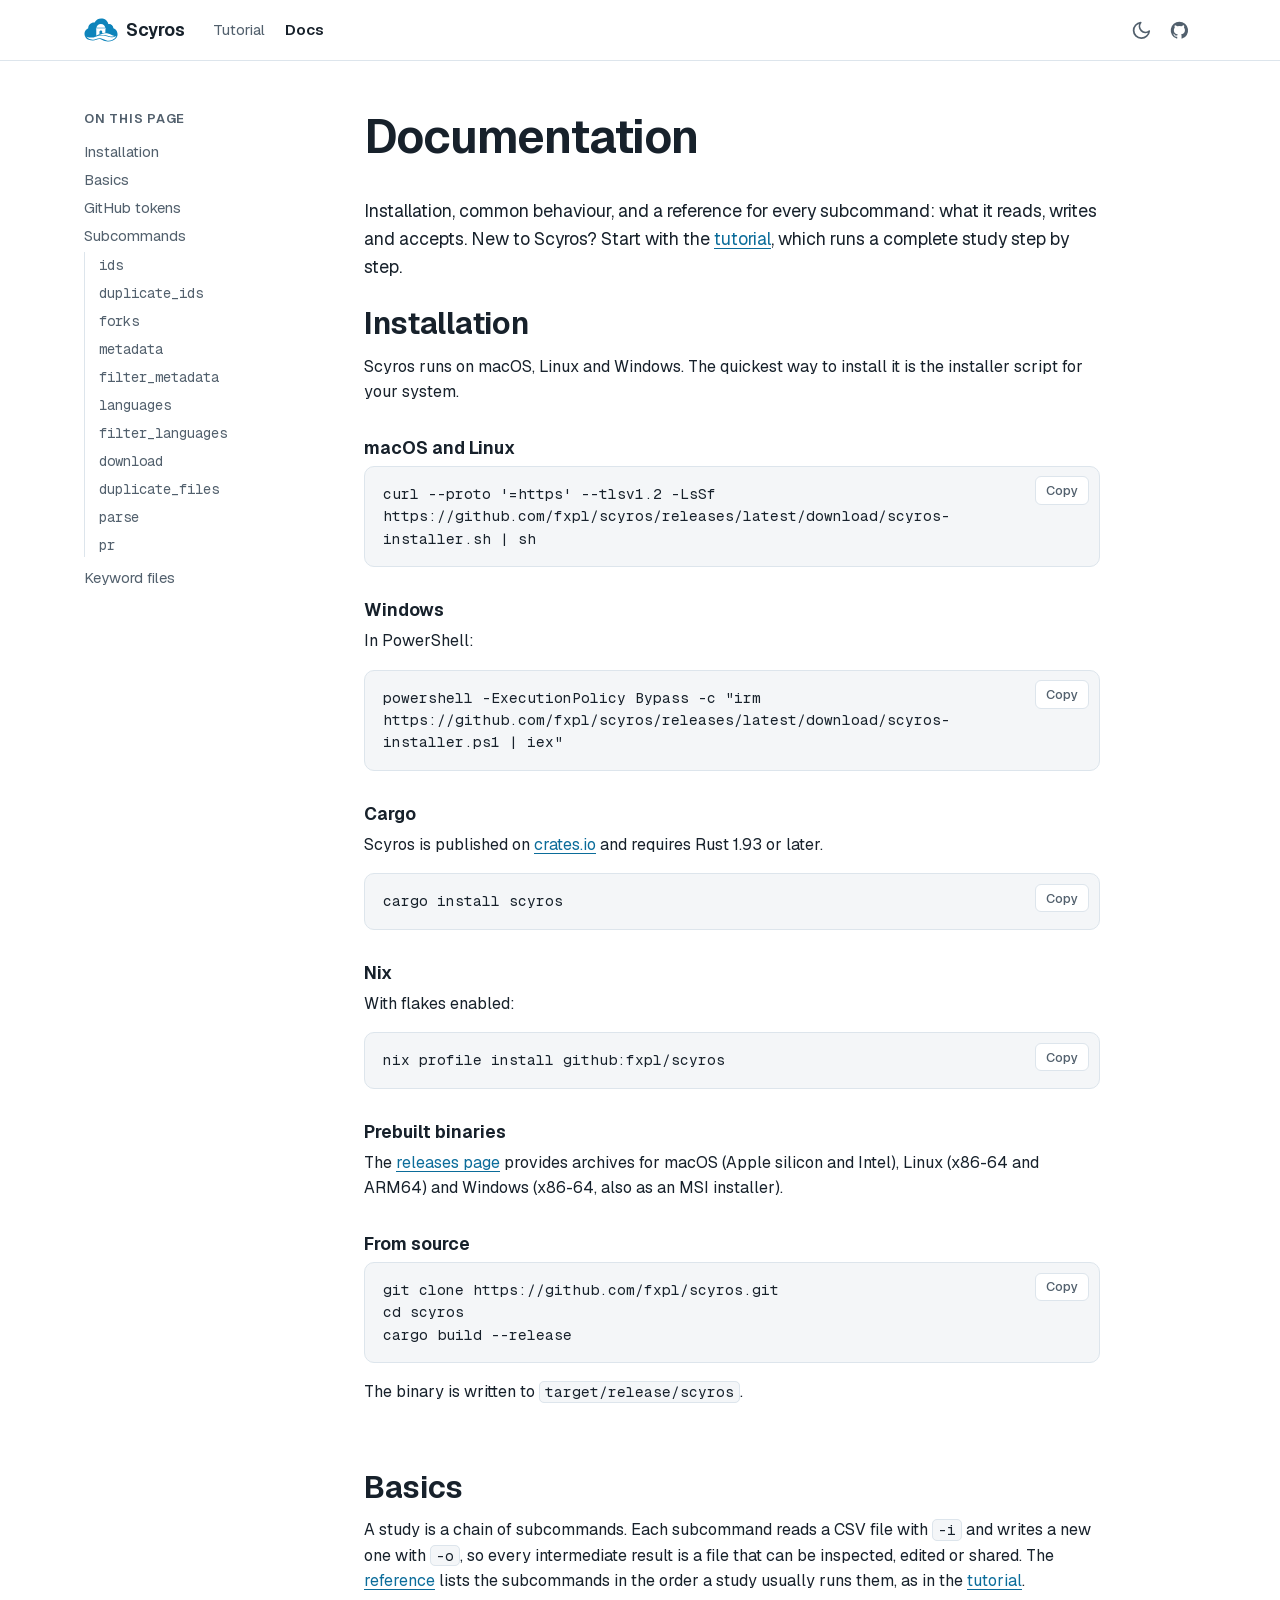
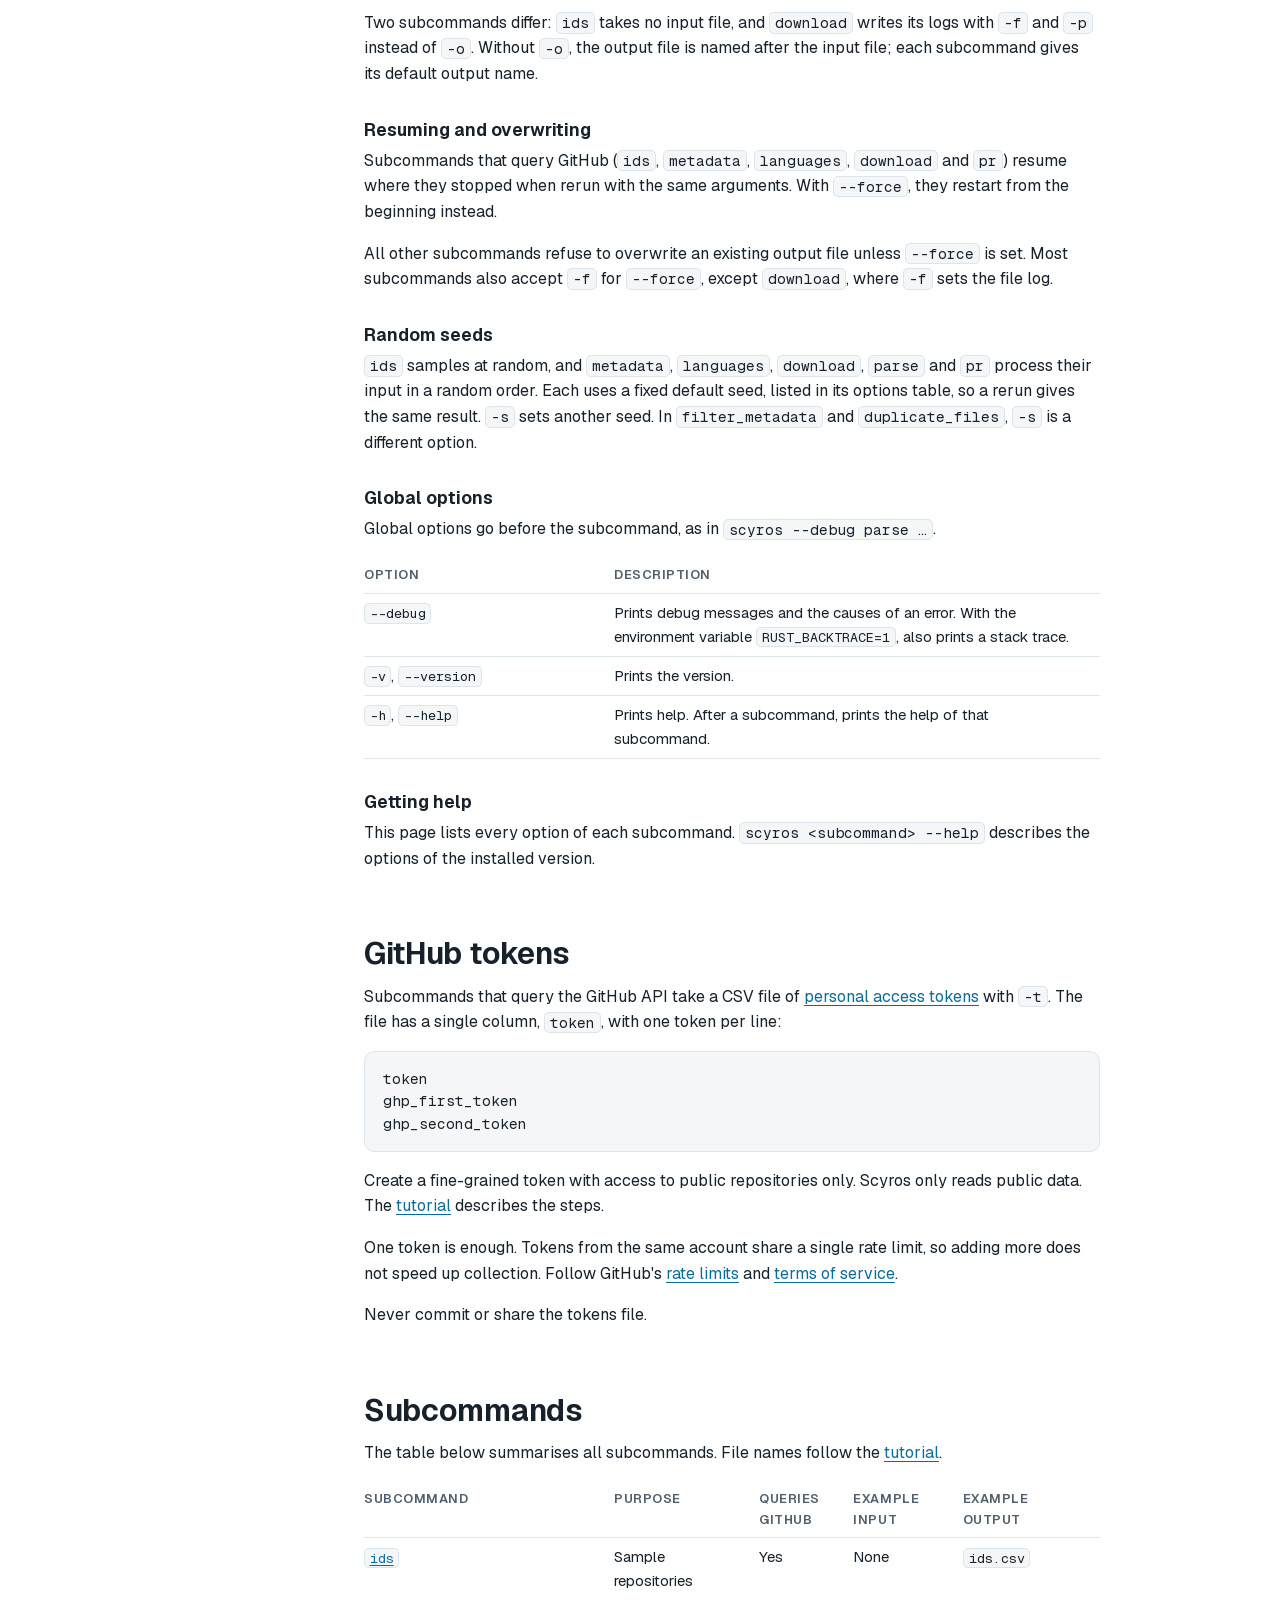
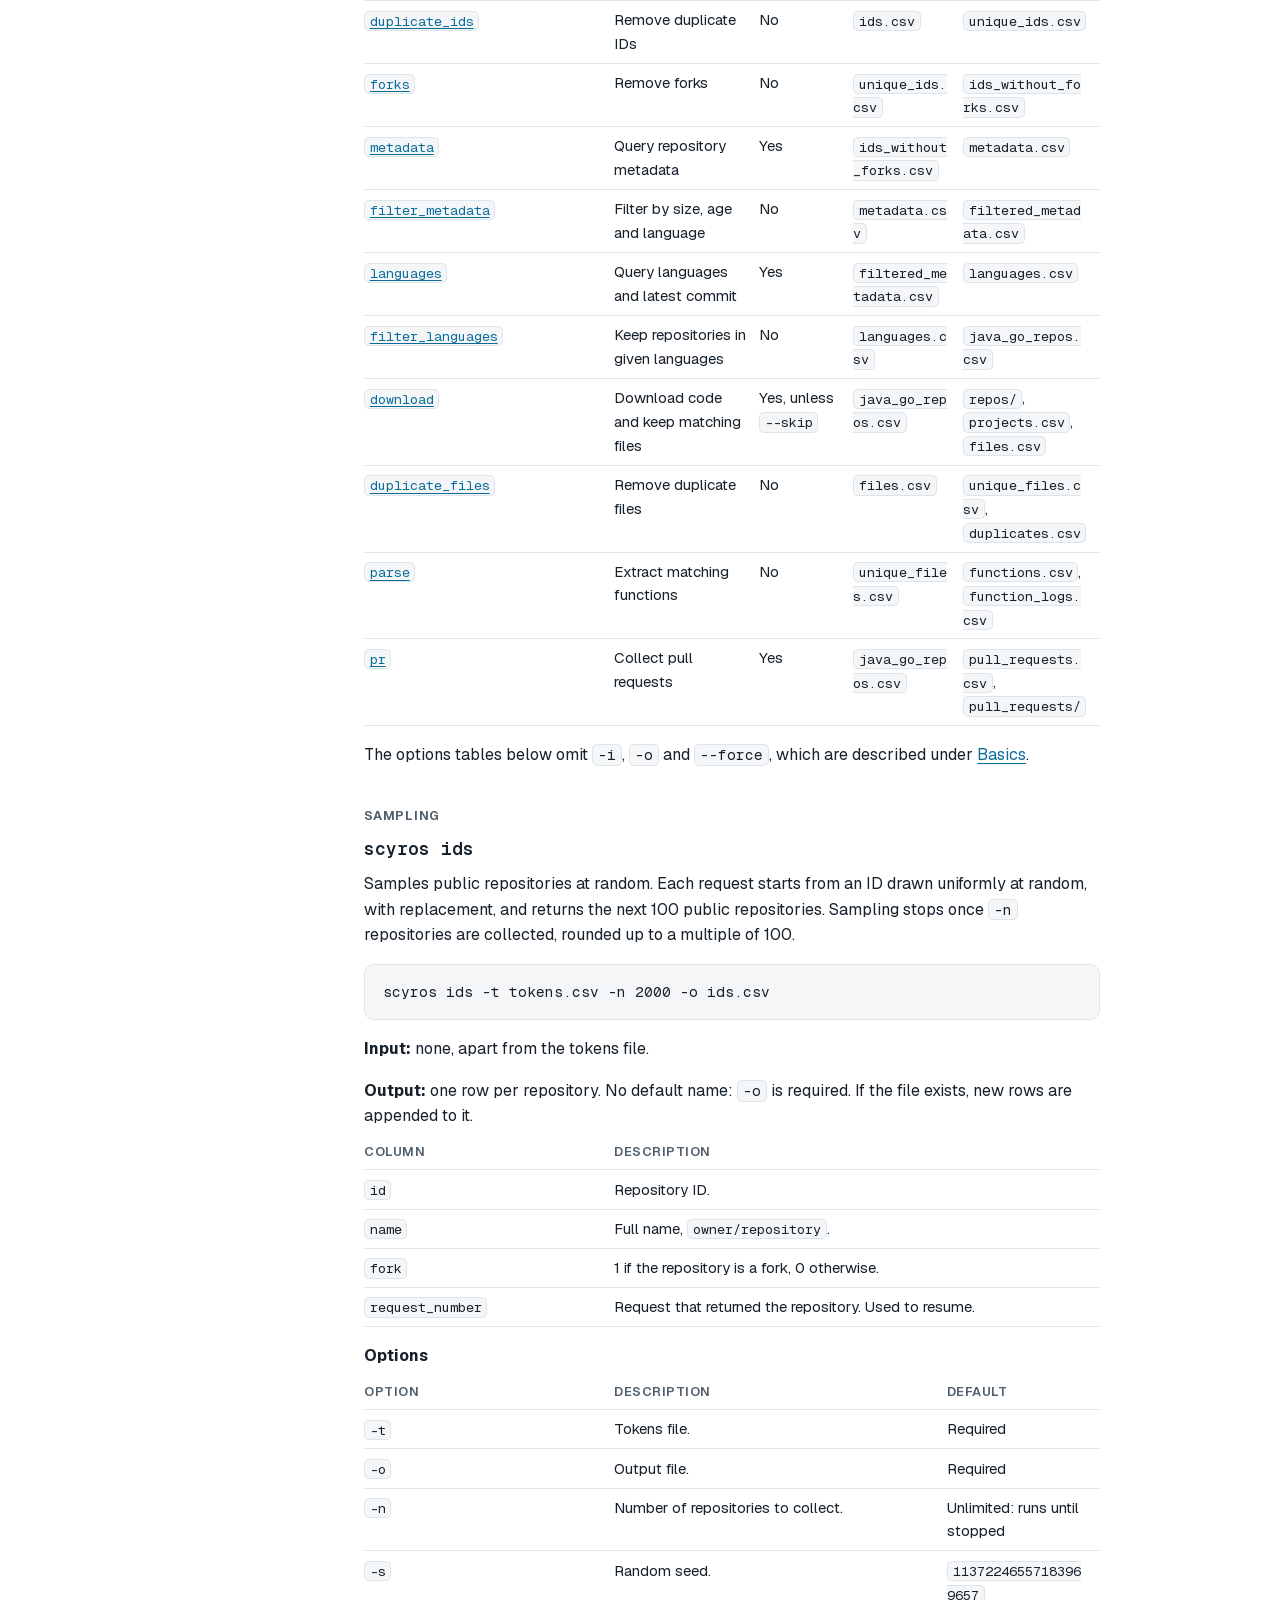
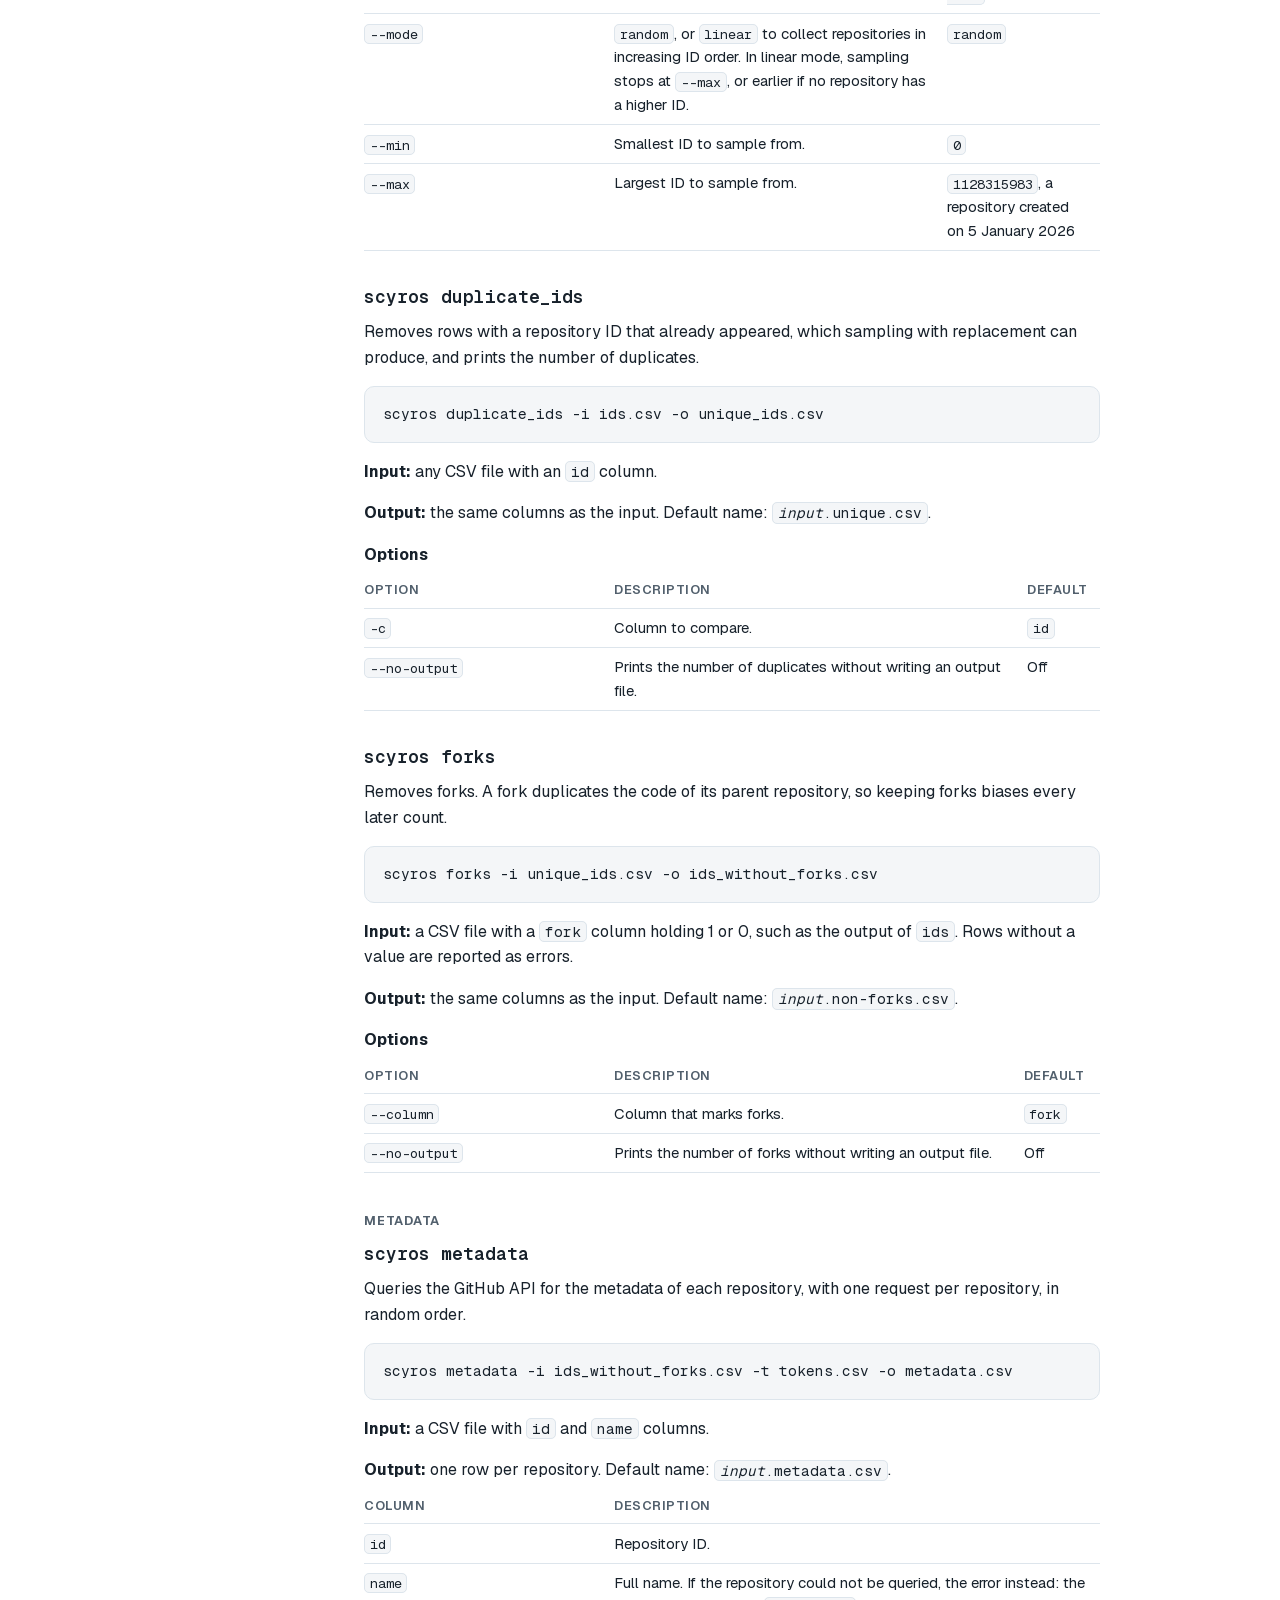
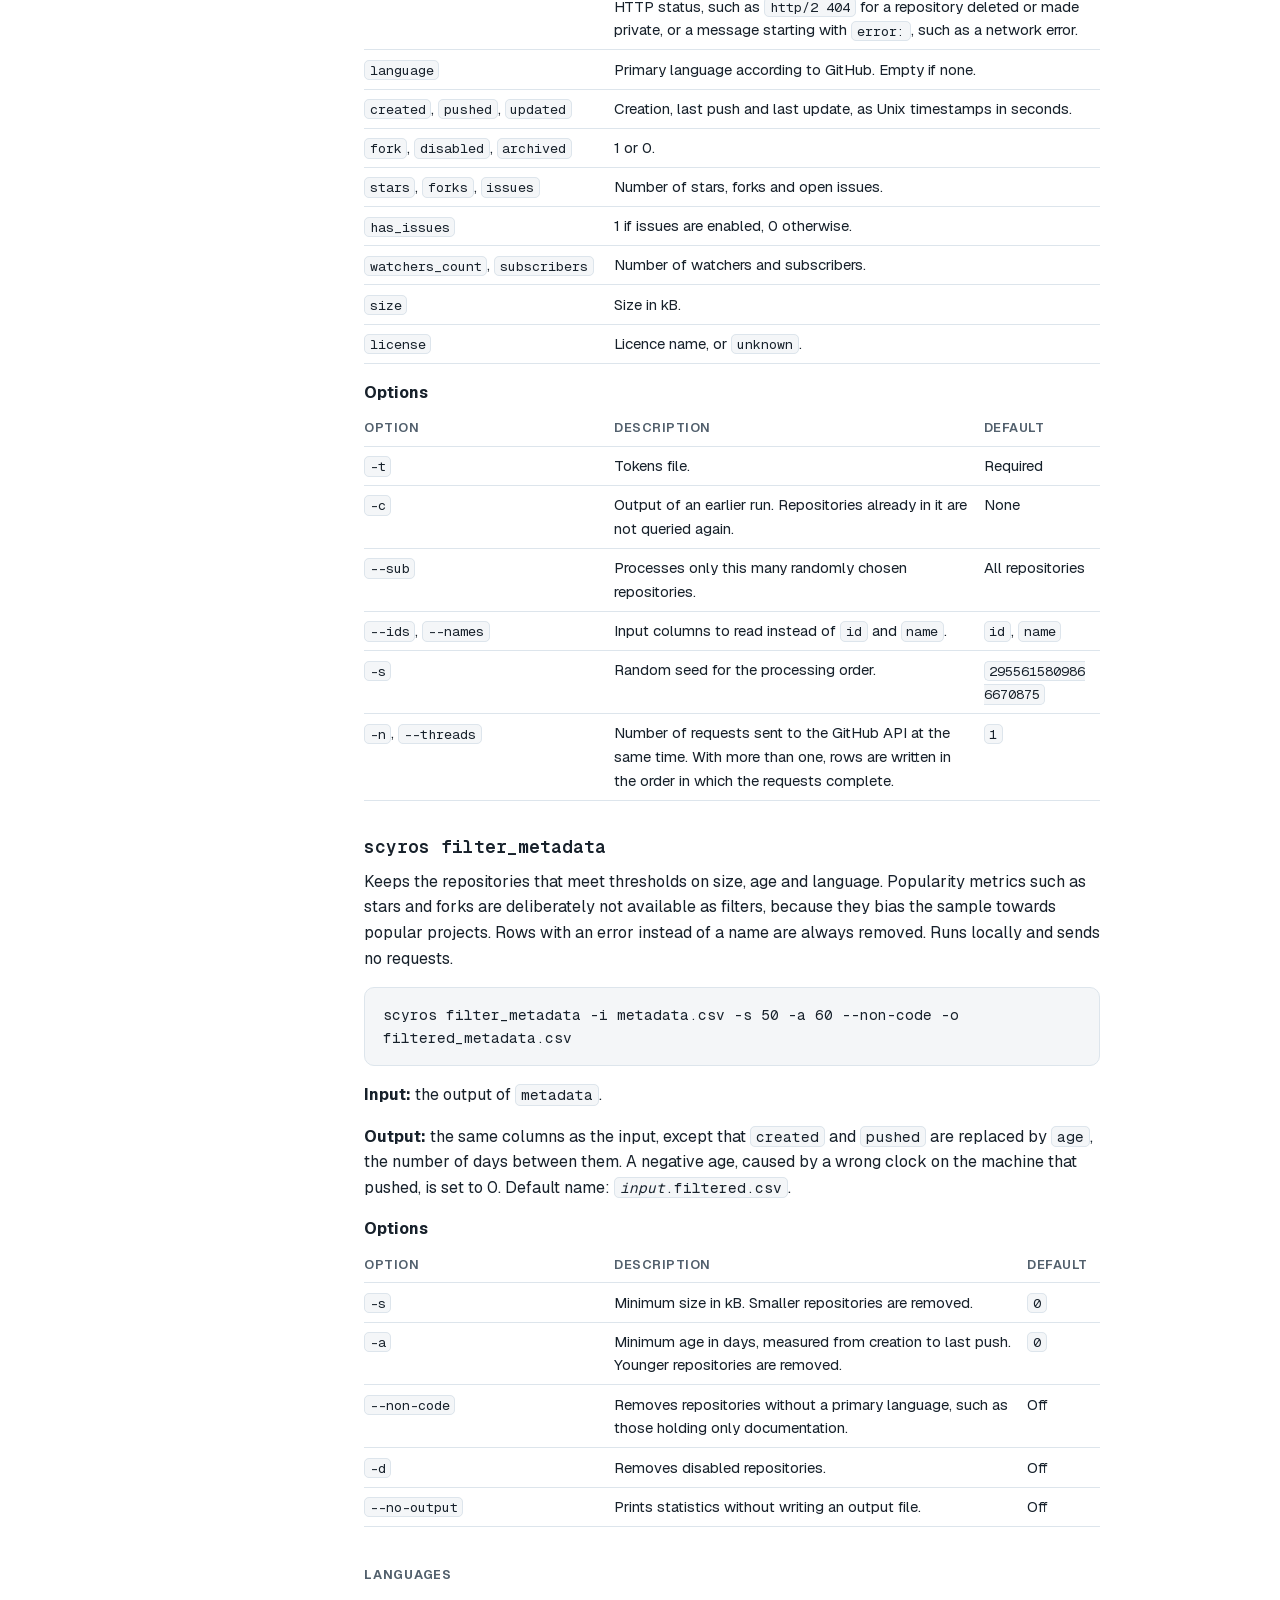
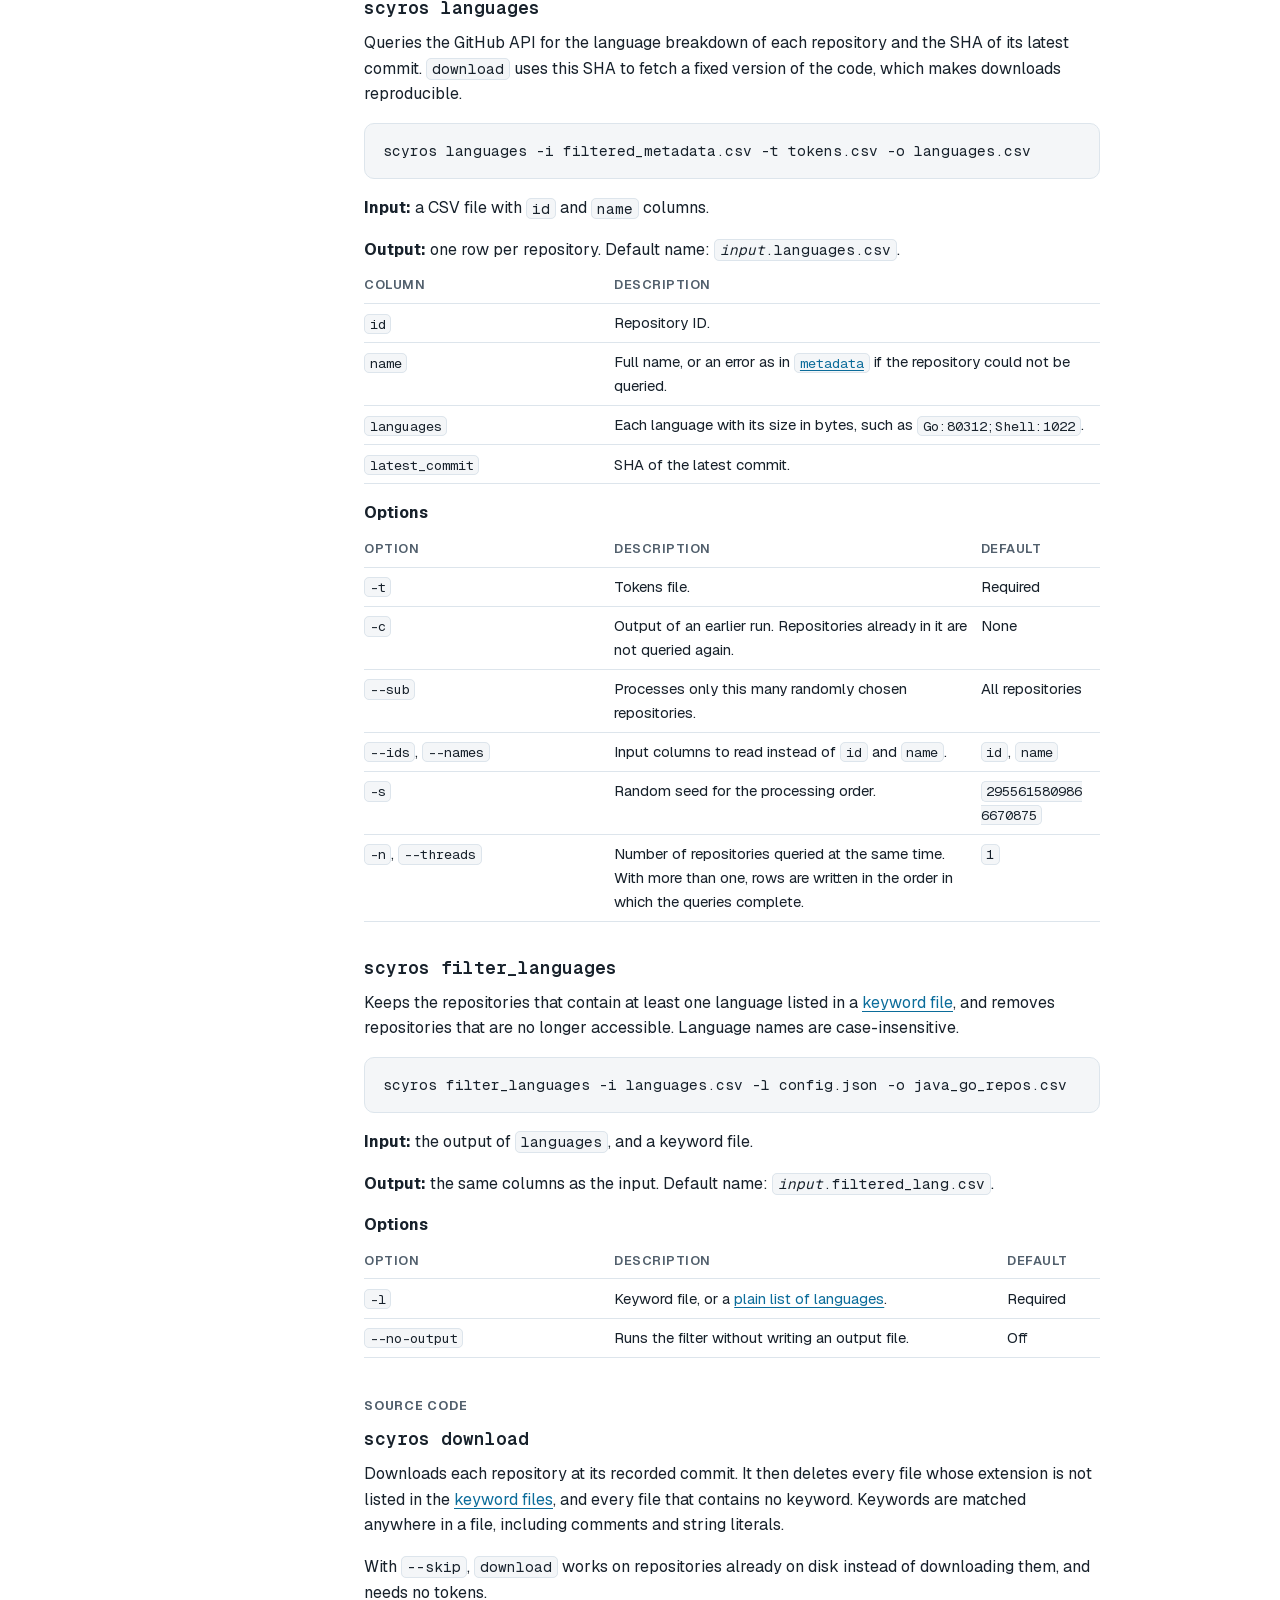
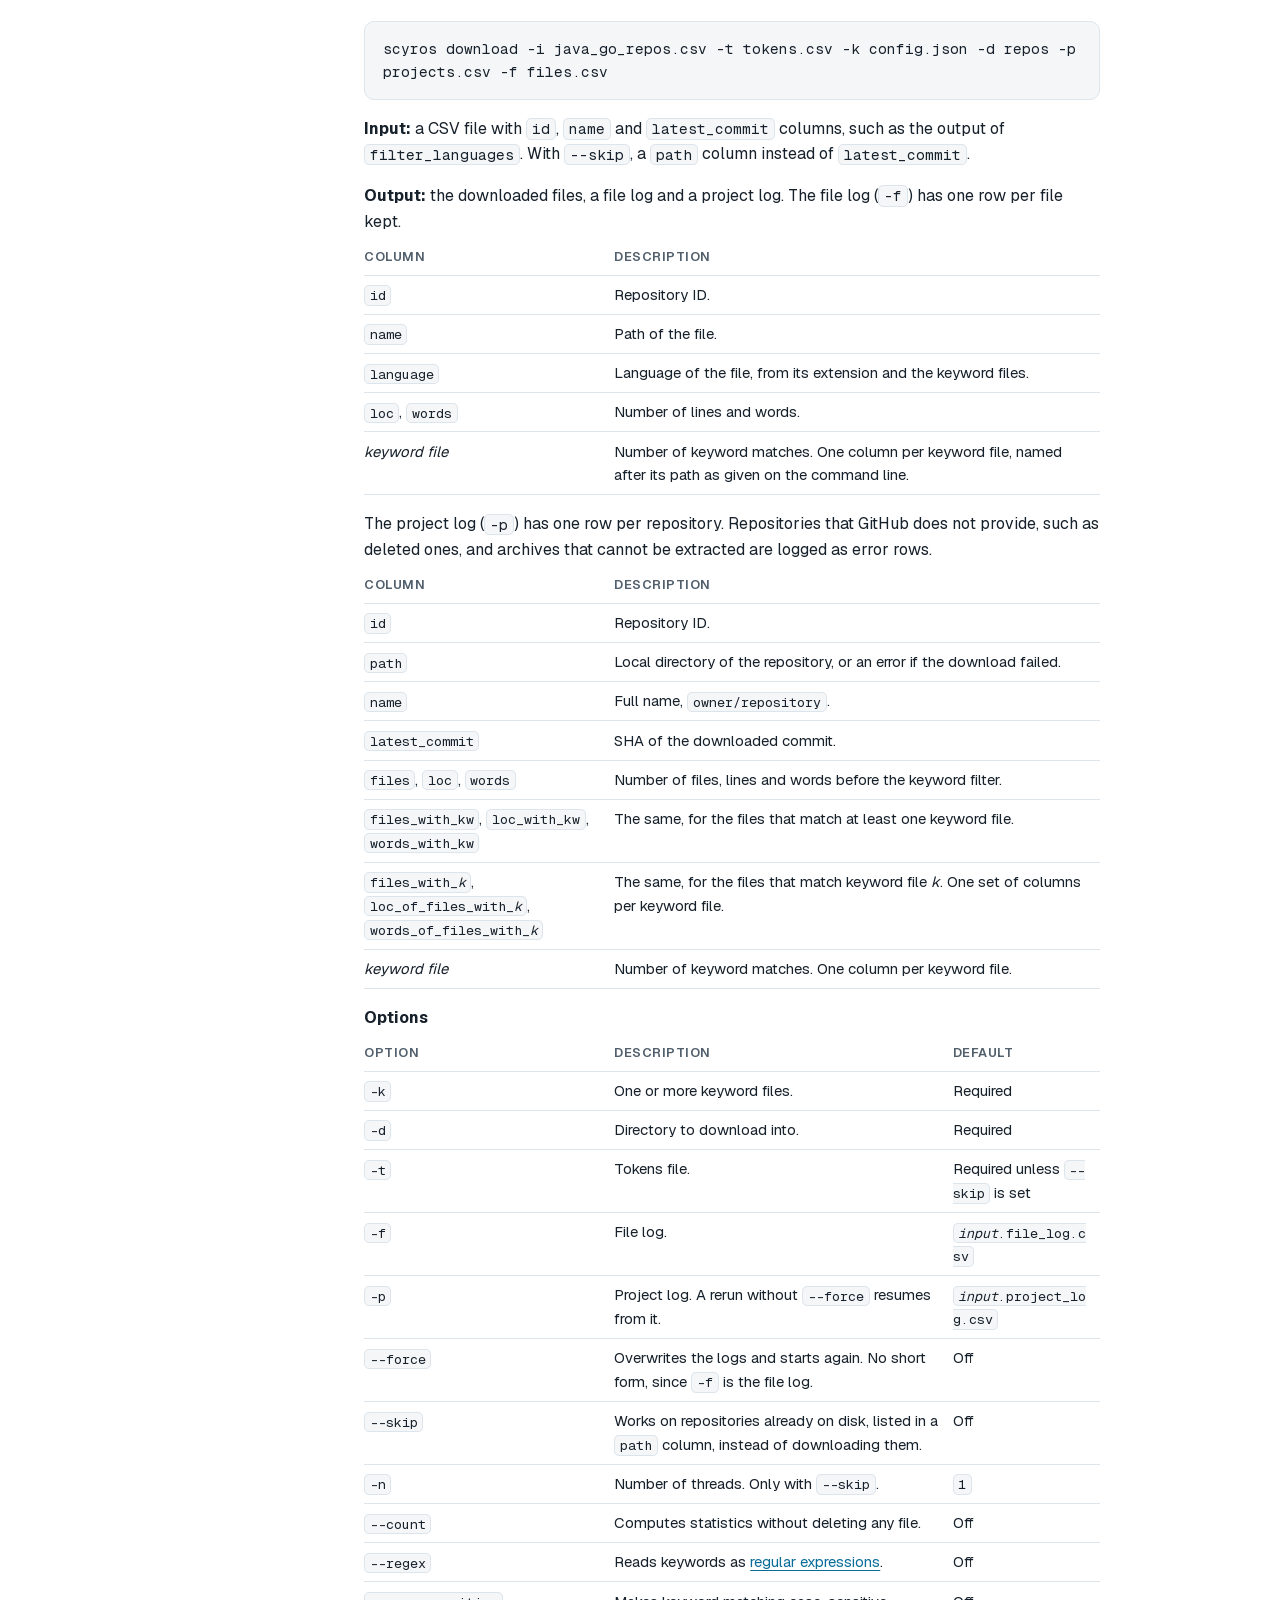
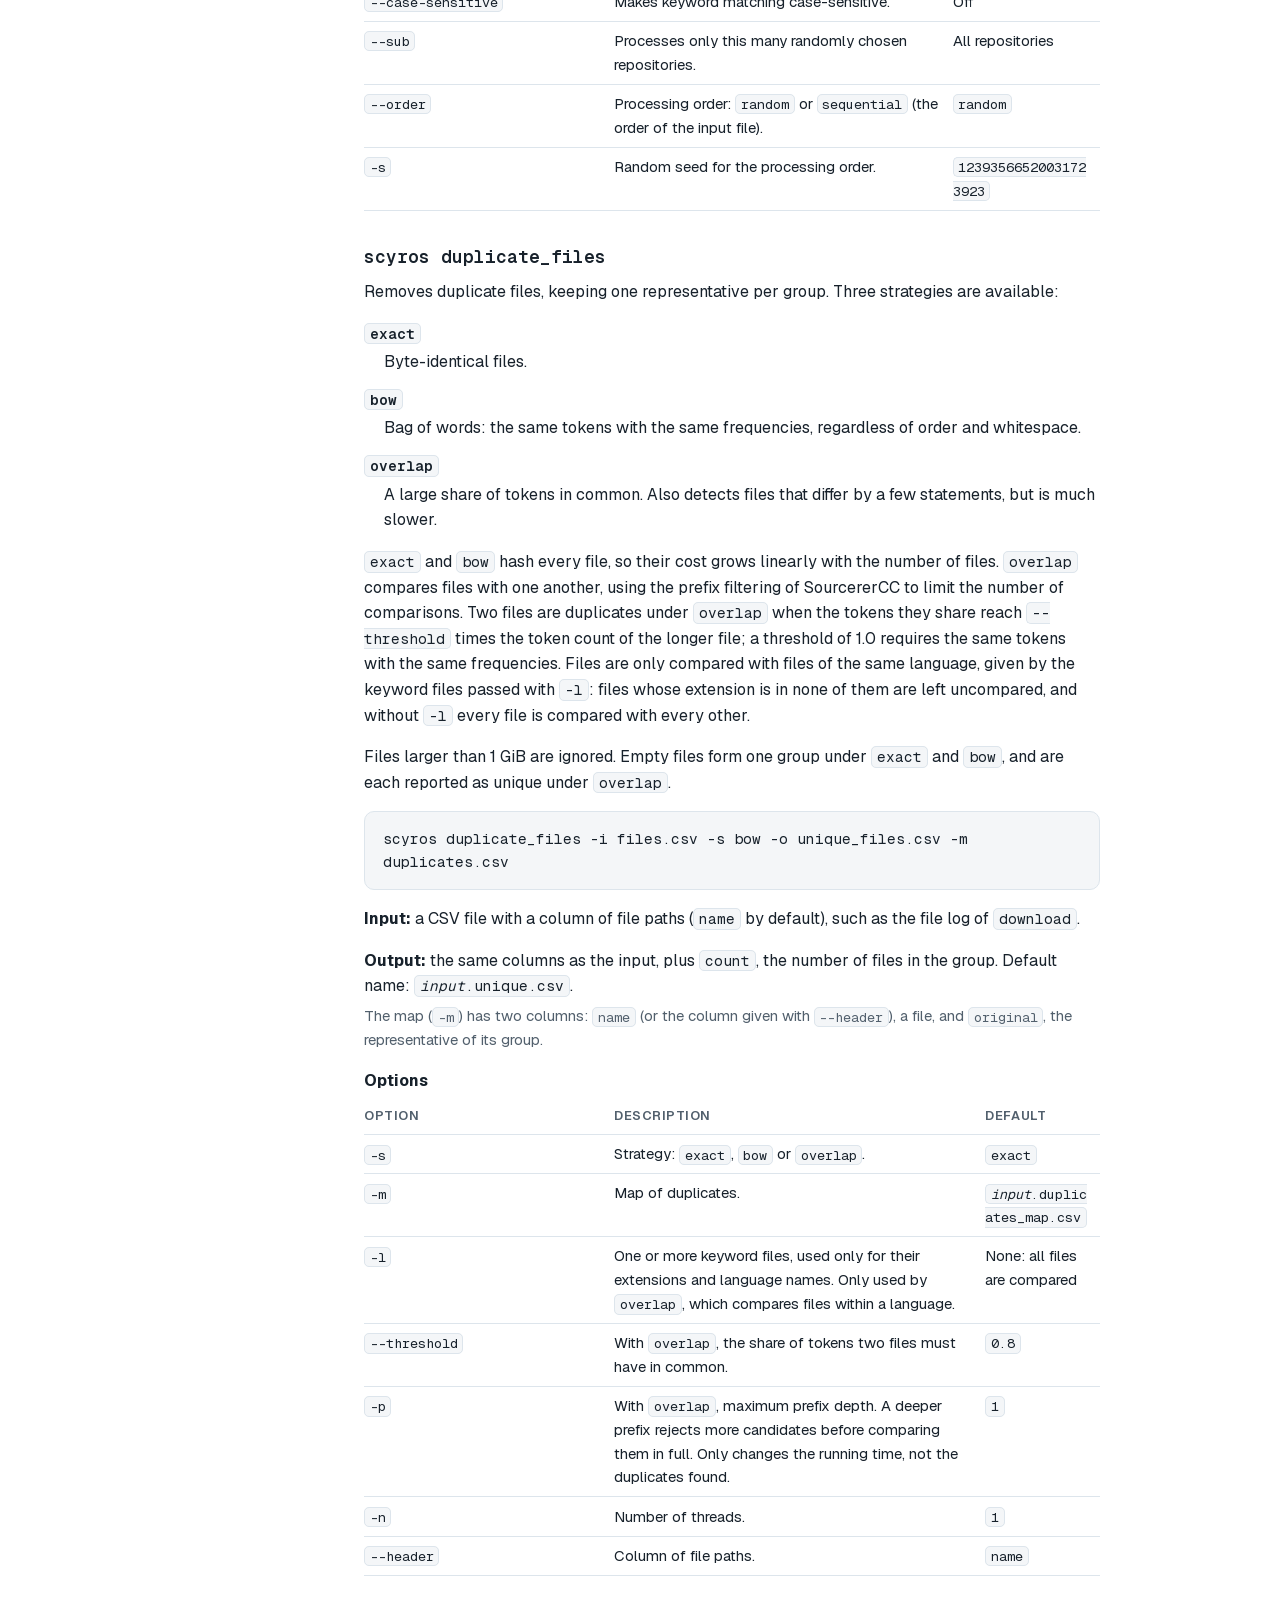
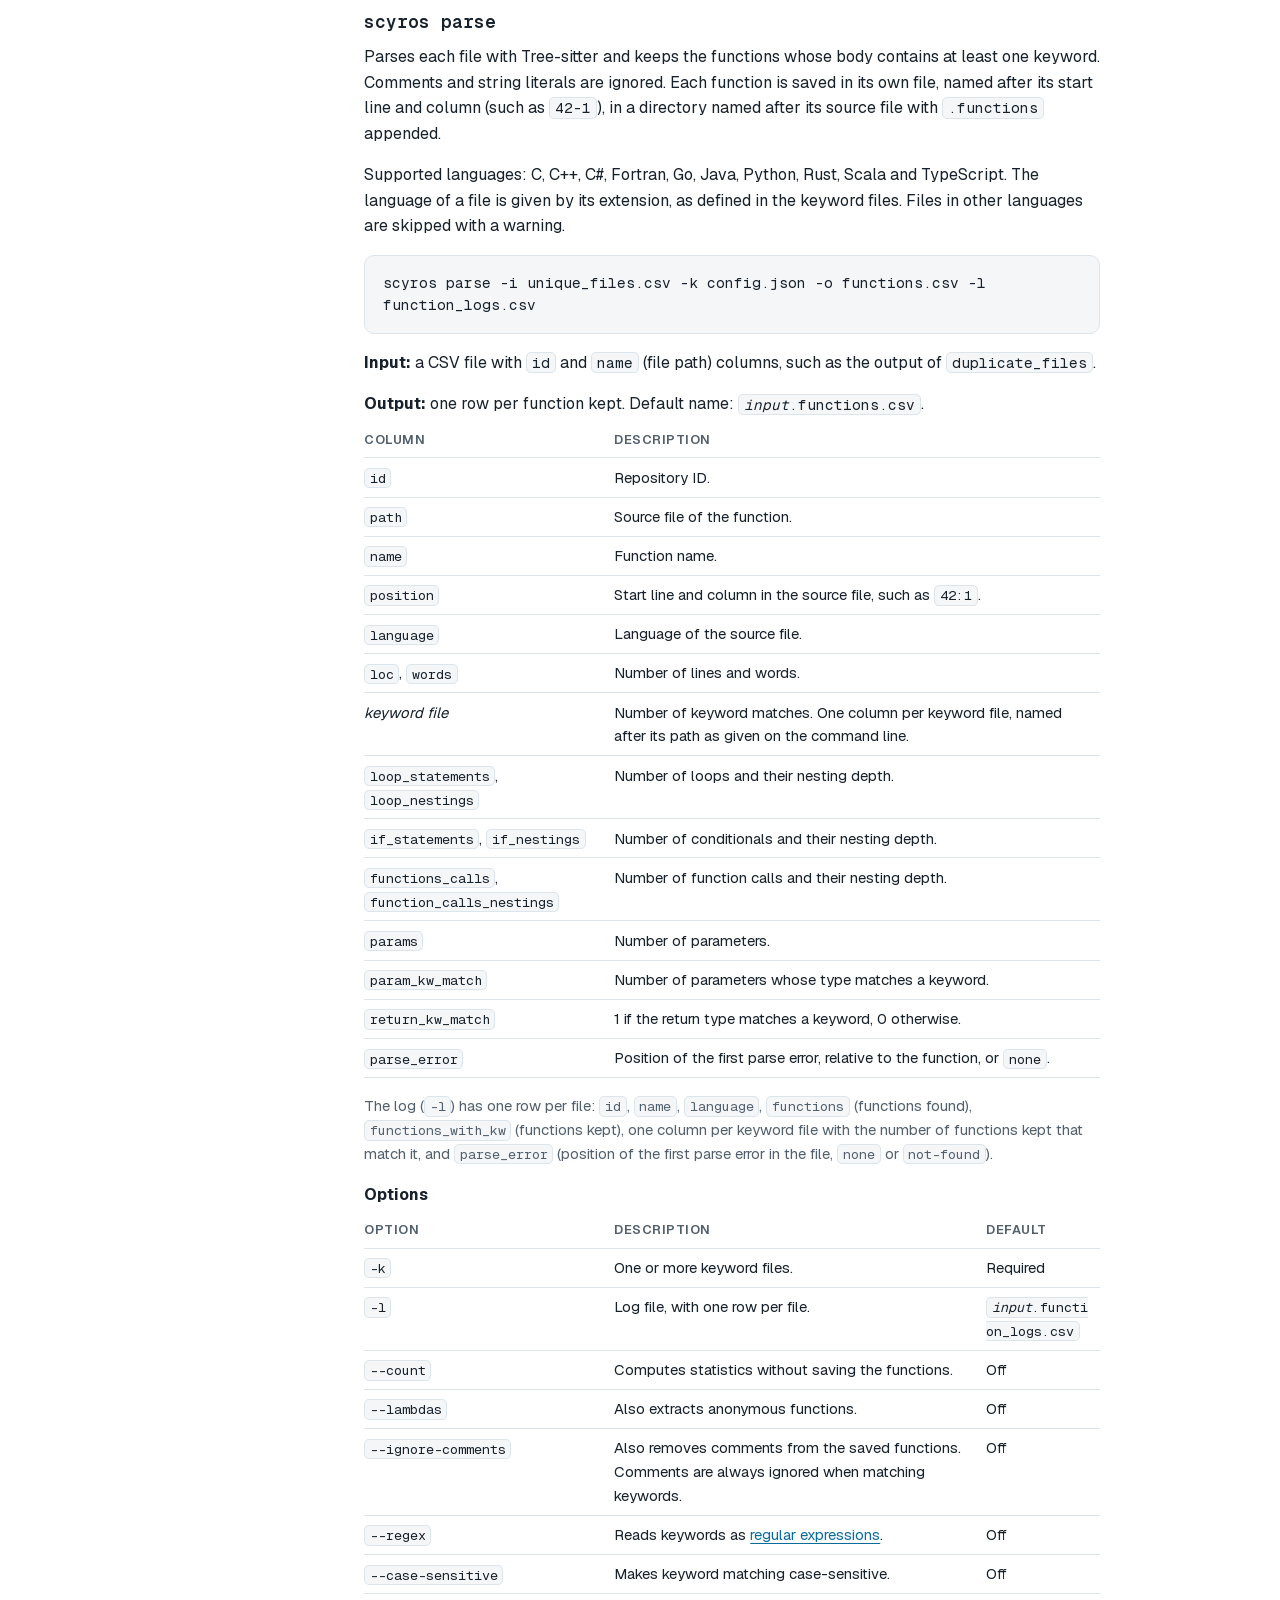
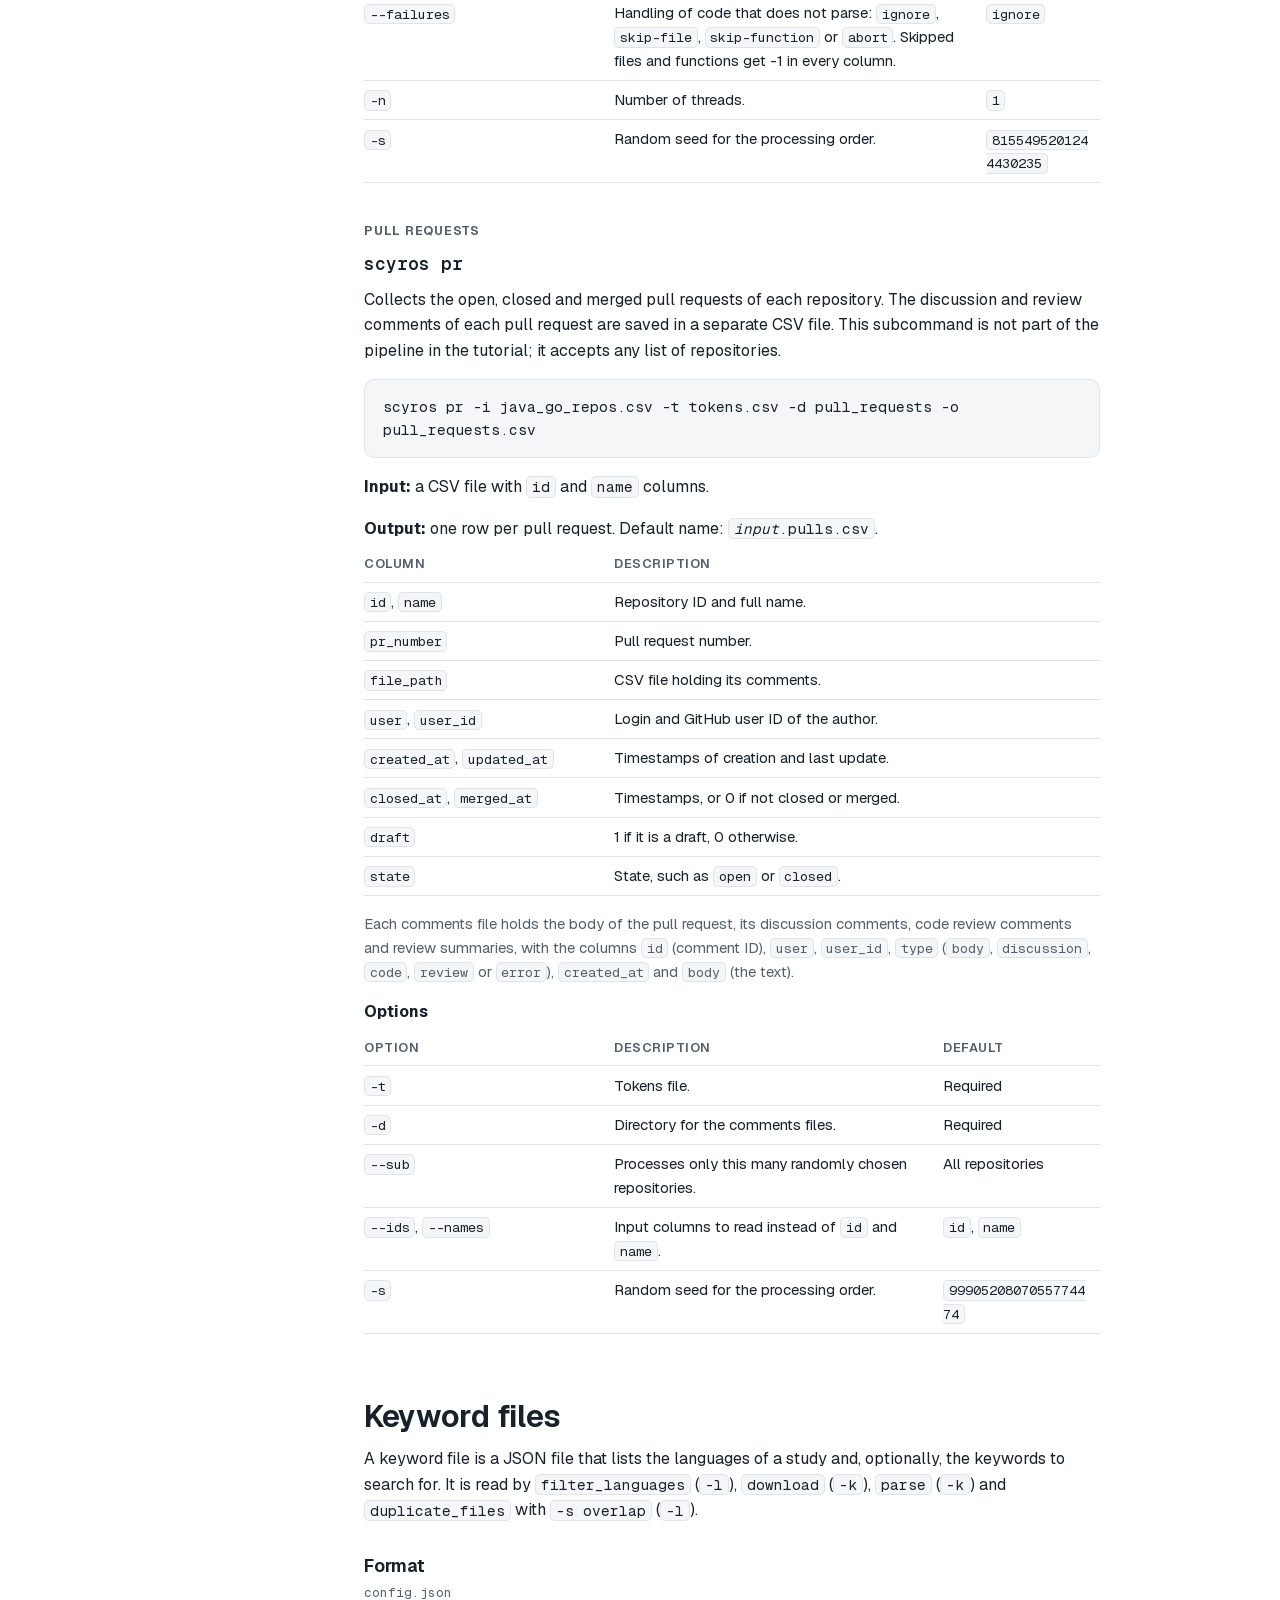
==== commit 82719c1a: "Refine docs" ====
--- a/docs.html
+++ b/docs.html
@@ -4,7 +4,7 @@
 <meta charset="utf-8">
 <meta name="viewport" content="width=device-width, initial-scale=1">
 <title>Docs · Scyros</title>
-<meta name="description" content="How to install Scyros, write keyword files, and use its eleven subcommands: what each one reads, writes and accepts.">
+<meta name="description" content="How to install Scyros and use its eleven subcommands: what each one reads, writes and accepts, and how to write keyword files.">
 <link rel="icon" href="assets/favicon.svg" type="image/svg+xml">
 <link rel="apple-touch-icon" href="assets/apple-touch-icon.png">
 <link rel="stylesheet" href="assets/css/site.css">
@@ -44,11 +44,10 @@
       <p class="docs__nav-title">On this page</p>
       <ul>
         <li><a href="#install">Installation</a></li>
+        <li><a href="#basics">Basics</a></li>
         <li><a href="#tokens">GitHub tokens</a></li>
-        <li><a href="#keyword-files">Keyword files</a></li>
-        <li><a href="#rerunning">Running steps again</a></li>
         <li>
-          <a href="#pipeline">All subcommands</a>
+          <a href="#subcommands">Subcommands</a>
           <ul>
             <li><a href="#ids"><code>ids</code></a></li>
             <li><a href="#duplicate_ids"><code>duplicate_ids</code></a></li>
@@ -63,6 +62,7 @@
             <li><a href="#pr"><code>pr</code></a></li>
           </ul>
         </li>
+        <li><a href="#keyword-files">Keyword files</a></li>
       </ul>
     </div>
   </nav>
@@ -71,12 +71,13 @@
 
     <h1>Documentation</h1>
     <p class="lead">
-      How to install Scyros, the format of keyword files, and what each
-      subcommand reads, writes and accepts. New to Scyros? Start with the
+      Installation, common behaviour, and a reference for every subcommand:
+      what it reads, writes and accepts. New to Scyros? Start with the
       <a href="tutorial.html">tutorial</a>, which runs a complete study step by
       step.
     </p>
 
+    <!-- ============================================================ -->
     <section aria-labelledby="install">
       <h2 id="install">Installation</h2>
       <p>
@@ -99,8 +100,8 @@
 
       <h3>Cargo</h3>
       <p>
-        Scyros is published on <a href="https://crates.io/crates/scyros">crates.io</a>.
-        This needs Rust 1.93 or newer.
+        Scyros is published on <a href="https://crates.io/crates/scyros">crates.io</a>
+        and requires Rust 1.93 or later.
       </p>
       <div class="code">
         <pre>cargo install scyros</pre>
@@ -116,9 +117,9 @@
 
       <h3>Prebuilt binaries</h3>
       <p>
-        Archives for macOS (Apple silicon and Intel), Linux (x86-64 and ARM64)
-        and Windows (x86-64, also as an MSI installer) are on the
-        <a href="https://github.com/fxpl/scyros/releases">releases page</a>.
+        The <a href="https://github.com/fxpl/scyros/releases">releases page</a>
+        provides archives for macOS (Apple silicon and Intel), Linux (x86-64 and
+        ARM64) and Windows (x86-64, also as an MSI installer).
       </p>
 
       <h3>From source</h3>
@@ -131,12 +132,80 @@
       <p>The binary is written to <code>target/release/scyros</code>.</p>
     </section>
 
+    <!-- ============================================================ -->
+    <section aria-labelledby="basics">
+      <h2 id="basics">Basics</h2>
+      <p>
+        A study is a chain of subcommands. Each subcommand reads a CSV file with
+        <code>-i</code> and writes a new one with <code>-o</code>, so every
+        intermediate result is a file that can be inspected, edited or shared. The <a href="#subcommands">reference</a>
+        lists the subcommands in the order a study usually runs them, as in the
+        <a href="tutorial.html">tutorial</a>.
+      </p>
+      <p>
+        Two subcommands differ: <code>ids</code> takes no input file, and
+        <code>download</code> writes its logs with <code>-f</code> and
+        <code>-p</code> instead of <code>-o</code>. Without <code>-o</code>, the
+        output file is named after the input file; each subcommand gives its
+        default output name.
+      </p>
+
+      <h3>Resuming and overwriting</h3>
+      <p>
+        Subcommands that query GitHub (<code>ids</code>, <code>metadata</code>,
+        <code>languages</code>, <code>download</code> and <code>pr</code>)
+        resume where they stopped when rerun with the same arguments. With
+        <code>--force</code>, they restart from the beginning instead.
+      </p>
+      <p>
+        All other subcommands refuse to overwrite an existing output file
+        unless <code>--force</code> is set. Most subcommands also accept
+        <code>-f</code> for <code>--force</code>, except <code>download</code>,
+        where <code>-f</code> sets the file log.
+      </p>
+
+      <h3>Random seeds</h3>
+      <p>
+        <code>ids</code> samples at random, and <code>metadata</code>,
+        <code>languages</code>, <code>download</code>, <code>parse</code> and
+        <code>pr</code> process their input in a random order. Each uses a
+        fixed default seed, listed in its options table, so a rerun gives the
+        same result. <code>-s</code> sets another seed. In
+        <code>filter_metadata</code> and <code>duplicate_files</code>,
+        <code>-s</code> is a different option.
+      </p>
+
+      <h3>Global options</h3>
+      <p>
+        Global options go before the subcommand, as in
+        <code class="cmd">scyros --debug parse …</code>.
+      </p>
+      <div class="table-wrap">
+        <table class="ref-table">
+          <thead><tr><th scope="col">Option</th><th scope="col">Description</th></tr></thead>
+          <tbody>
+            <tr><td><code>--debug</code></td><td>Prints debug messages and the causes of an error. With the environment variable <code>RUST_BACKTRACE=1</code>, also prints a stack trace.</td></tr>
+            <tr><td><code>-v</code>, <code>--version</code></td><td>Prints the version.</td></tr>
+            <tr><td><code>-h</code>, <code>--help</code></td><td>Prints help. After a subcommand, prints the help of that subcommand.</td></tr>
+          </tbody>
+        </table>
+      </div>
+
+      <h3>Getting help</h3>
+      <p>
+        This page lists every option of each subcommand.
+        <code class="cmd">scyros &lt;subcommand&gt; --help</code> describes
+        the options of the installed version.
+      </p>
+    </section>
+
+    <!-- ============================================================ -->
     <section aria-labelledby="tokens">
       <h2 id="tokens">GitHub tokens</h2>
       <p>
-        Subcommands that call the GitHub API take a CSV file of
+        Subcommands that query the GitHub API take a CSV file of
         <a href="https://docs.github.com/en/authentication/keeping-your-account-and-data-secure/managing-your-personal-access-tokens">personal access tokens</a>
-        with <code>-t</code>. The file has one column, named <code>token</code>,
+        with <code>-t</code>. The file has a single column, <code>token</code>,
         with one token per line:
       </p>
       <div class="code">
@@ -145,93 +214,578 @@
 ghp_second_token</pre>
       </div>
       <p>
-        The <a href="tutorial.html#before">tutorial</a> shows how to create a
-        token step by step. It only needs to read public information, so do
-        not give it any permissions.
-      </p>
-      <p>
-        Never commit or share this file. Several tokens from the same account
-        do not raise GitHub's limits. Please follow GitHub's
+        Create a fine-grained token with access to public repositories only.
+        Scyros only reads public data. The
+        <a href="tutorial.html#before">tutorial</a> describes the steps.
+      </p>
+      <p>
+        One token is enough. Tokens from the same account share a single rate
+        limit, so adding more does not speed up collection. Follow GitHub's
         <a href="https://docs.github.com/en/rest/using-the-rest-api/rate-limits-for-the-rest-api">rate limits</a>
         and <a href="https://docs.github.com/en/site-policy/github-terms/github-terms-of-service">terms of service</a>.
       </p>
+      <p>Never commit or share the tokens file.</p>
     </section>
 
+    <!-- ============================================================ -->
+    <section aria-labelledby="subcommands">
+      <h2 id="subcommands">Subcommands</h2>
+      <p>
+        The table below summarises all subcommands. File names follow the
+        <a href="tutorial.html">tutorial</a>.
+      </p>
+      <div class="table-wrap">
+        <table class="ref-table">
+          <thead><tr><th scope="col">Subcommand</th><th scope="col">Purpose</th><th scope="col">Queries GitHub</th><th scope="col">Example input</th><th scope="col">Example output</th></tr></thead>
+          <tbody>
+            <tr><td><a href="#ids"><code>ids</code></a></td><td>Sample repositories</td><td>Yes</td><td>None</td><td><code>ids.csv</code></td></tr>
+            <tr><td><a href="#duplicate_ids"><code>duplicate_ids</code></a></td><td>Remove duplicate IDs</td><td>No</td><td><code>ids.csv</code></td><td><code>unique_ids.csv</code></td></tr>
+            <tr><td><a href="#forks"><code>forks</code></a></td><td>Remove forks</td><td>No</td><td><code>unique_ids.csv</code></td><td><code>ids_without_forks.csv</code></td></tr>
+            <tr><td><a href="#metadata"><code>metadata</code></a></td><td>Query repository metadata</td><td>Yes</td><td><code>ids_without_forks.csv</code></td><td><code>metadata.csv</code></td></tr>
+            <tr><td><a href="#filter_metadata"><code>filter_metadata</code></a></td><td>Filter by size, age and language</td><td>No</td><td><code>metadata.csv</code></td><td><code>filtered_metadata.csv</code></td></tr>
+            <tr><td><a href="#languages"><code>languages</code></a></td><td>Query languages and latest commit</td><td>Yes</td><td><code>filtered_metadata.csv</code></td><td><code>languages.csv</code></td></tr>
+            <tr><td><a href="#filter_languages"><code>filter_languages</code></a></td><td>Keep repositories in given languages</td><td>No</td><td><code>languages.csv</code></td><td><code>java_go_repos.csv</code></td></tr>
+            <tr><td><a href="#download"><code>download</code></a></td><td>Download code and keep matching files</td><td>Yes, unless <code>--skip</code></td><td><code>java_go_repos.csv</code></td><td><code>repos/</code>, <code>projects.csv</code>, <code>files.csv</code></td></tr>
+            <tr><td><a href="#duplicate_files"><code>duplicate_files</code></a></td><td>Remove duplicate files</td><td>No</td><td><code>files.csv</code></td><td><code>unique_files.csv</code>, <code>duplicates.csv</code></td></tr>
+            <tr><td><a href="#parse"><code>parse</code></a></td><td>Extract matching functions</td><td>No</td><td><code>unique_files.csv</code></td><td><code>functions.csv</code>, <code>function_logs.csv</code></td></tr>
+            <tr><td><a href="#pr"><code>pr</code></a></td><td>Collect pull requests</td><td>Yes</td><td><code>java_go_repos.csv</code></td><td><code>pull_requests.csv</code>, <code>pull_requests/</code></td></tr>
+          </tbody>
+        </table>
+      </div>
+      <p>
+        The options tables below omit <code>-i</code>, <code>-o</code> and
+        <code>--force</code>, which are described under <a href="#basics">Basics</a>.
+      </p>
+
+      <!-- ---------------------------------------------------------- -->
+      <h3 class="docs__group">Sampling</h3>
+
+      <h4 id="ids"><code>scyros ids</code></h4>
+      <p>
+        Samples public repositories at random. Each request starts from an ID
+        drawn uniformly at random, with replacement, and returns the next 100
+        public repositories. Sampling stops once <code>-n</code> repositories
+        are collected, rounded up to a multiple of 100.
+      </p>
+      <div class="code"><pre>scyros ids -t tokens.csv -n 2000 -o ids.csv</pre></div>
+      <p class="ref-label"><strong>Input:</strong> none, apart from the tokens file.</p>
+      <p class="ref-label"><strong>Output:</strong> one row per repository. No default name: <code>-o</code> is required. If the file exists, new rows are appended to it.</p>
+      <div class="table-wrap">
+        <table class="ref-table">
+          <thead><tr><th scope="col">Column</th><th scope="col">Description</th></tr></thead>
+          <tbody>
+            <tr><td><code>id</code></td><td>Repository ID.</td></tr>
+            <tr><td><code>name</code></td><td>Full name, <code>owner/repository</code>.</td></tr>
+            <tr><td><code>fork</code></td><td>1 if the repository is a fork, 0 otherwise.</td></tr>
+            <tr><td><code>request_number</code></td><td>Request that returned the repository. Used to resume.</td></tr>
+          </tbody>
+        </table>
+      </div>
+      <p class="ref-label"><strong>Options</strong></p>
+      <div class="table-wrap">
+        <table class="ref-table">
+          <thead><tr><th scope="col">Option</th><th scope="col">Description</th><th scope="col">Default</th></tr></thead>
+          <tbody>
+            <tr><td><code>-t</code></td><td>Tokens file.</td><td>Required</td></tr>
+            <tr><td><code>-o</code></td><td>Output file.</td><td>Required</td></tr>
+            <tr><td><code>-n</code></td><td>Number of repositories to collect.</td><td>Unlimited: runs until stopped</td></tr>
+            <tr><td><code>-s</code></td><td>Random seed.</td><td><code>11372246557183969657</code></td></tr>
+            <tr><td><code>--mode</code></td><td><code>random</code>, or <code>linear</code> to collect repositories in increasing ID order. In linear mode, sampling stops at <code>--max</code>, or earlier if no repository has a higher ID.</td><td><code>random</code></td></tr>
+            <tr><td><code>--min</code></td><td>Smallest ID to sample from.</td><td><code>0</code></td></tr>
+            <tr><td><code>--max</code></td><td>Largest ID to sample from.</td><td><code>1128315983</code>, a repository created on 5 January 2026</td></tr>
+          </tbody>
+        </table>
+      </div>
+
+      <h4 id="duplicate_ids"><code>scyros duplicate_ids</code></h4>
+      <p>
+        Removes rows with a repository ID that already appeared, which sampling
+        with replacement can produce, and prints the number of duplicates.
+      </p>
+      <div class="code"><pre>scyros duplicate_ids -i ids.csv -o unique_ids.csv</pre></div>
+      <p class="ref-label"><strong>Input:</strong> any CSV file with an <code>id</code> column.</p>
+      <p class="ref-label"><strong>Output:</strong> the same columns as the input. Default name: <code><em>input</em>.unique.csv</code>.</p>
+      <p class="ref-label"><strong>Options</strong></p>
+      <div class="table-wrap">
+        <table class="ref-table">
+          <thead><tr><th scope="col">Option</th><th scope="col">Description</th><th scope="col">Default</th></tr></thead>
+          <tbody>
+            <tr><td><code>-c</code></td><td>Column to compare.</td><td><code>id</code></td></tr>
+            <tr><td><code>--no-output</code></td><td>Prints the number of duplicates without writing an output file.</td><td>Off</td></tr>
+          </tbody>
+        </table>
+      </div>
+
+      <h4 id="forks"><code>scyros forks</code></h4>
+      <p>
+        Removes forks. A fork duplicates the code of its parent repository, so
+        keeping forks biases every later count.
+      </p>
+      <div class="code"><pre>scyros forks -i unique_ids.csv -o ids_without_forks.csv</pre></div>
+      <p class="ref-label"><strong>Input:</strong> a CSV file with a <code>fork</code> column holding 1 or 0, such as the output of <code>ids</code>. Rows without a value are reported as errors.</p>
+      <p class="ref-label"><strong>Output:</strong> the same columns as the input. Default name: <code><em>input</em>.non-forks.csv</code>.</p>
+      <p class="ref-label"><strong>Options</strong></p>
+      <div class="table-wrap">
+        <table class="ref-table">
+          <thead><tr><th scope="col">Option</th><th scope="col">Description</th><th scope="col">Default</th></tr></thead>
+          <tbody>
+            <tr><td><code>--column</code></td><td>Column that marks forks.</td><td><code>fork</code></td></tr>
+            <tr><td><code>--no-output</code></td><td>Prints the number of forks without writing an output file.</td><td>Off</td></tr>
+          </tbody>
+        </table>
+      </div>
+
+      <!-- ---------------------------------------------------------- -->
+      <h3 class="docs__group">Metadata</h3>
+
+      <h4 id="metadata"><code>scyros metadata</code></h4>
+      <p>
+        Queries the GitHub API for the metadata of each repository, with one
+        request per repository, in random order.
+      </p>
+      <div class="code"><pre>scyros metadata -i ids_without_forks.csv -t tokens.csv -o metadata.csv</pre></div>
+      <p class="ref-label"><strong>Input:</strong> a CSV file with <code>id</code> and <code>name</code> columns.</p>
+      <p class="ref-label"><strong>Output:</strong> one row per repository. Default name: <code><em>input</em>.metadata.csv</code>.</p>
+      <div class="table-wrap">
+        <table class="ref-table">
+          <thead><tr><th scope="col">Column</th><th scope="col">Description</th></tr></thead>
+          <tbody>
+            <tr><td><code>id</code></td><td>Repository ID.</td></tr>
+            <tr><td><code>name</code></td><td>Full name. If the repository could not be queried, the error instead: the HTTP status, such as <code>http/2 404</code> for a repository deleted or made private, or a message starting with <code>error:</code>, such as a network error.</td></tr>
+            <tr><td><code>language</code></td><td>Primary language according to GitHub. Empty if none.</td></tr>
+            <tr><td><code>created</code>, <code>pushed</code>, <code>updated</code></td><td>Creation, last push and last update, as Unix timestamps in seconds.</td></tr>
+            <tr><td><code>fork</code>, <code>disabled</code>, <code>archived</code></td><td>1 or 0.</td></tr>
+            <tr><td><code>stars</code>, <code>forks</code>, <code>issues</code></td><td>Number of stars, forks and open issues.</td></tr>
+            <tr><td><code>has_issues</code></td><td>1 if issues are enabled, 0 otherwise.</td></tr>
+            <tr><td><code>watchers_count</code>, <code>subscribers</code></td><td>Number of watchers and subscribers.</td></tr>
+            <tr><td><code>size</code></td><td>Size in kB.</td></tr>
+            <tr><td><code>license</code></td><td>Licence name, or <code>unknown</code>.</td></tr>
+          </tbody>
+        </table>
+      </div>
+      <p class="ref-label"><strong>Options</strong></p>
+      <div class="table-wrap">
+        <table class="ref-table">
+          <thead><tr><th scope="col">Option</th><th scope="col">Description</th><th scope="col">Default</th></tr></thead>
+          <tbody>
+            <tr><td><code>-t</code></td><td>Tokens file.</td><td>Required</td></tr>
+            <tr><td><code>-c</code></td><td>Output of an earlier run. Repositories already in it are not queried again.</td><td>None</td></tr>
+            <tr><td><code>--sub</code></td><td>Processes only this many randomly chosen repositories.</td><td>All repositories</td></tr>
+            <tr><td><code>--ids</code>, <code>--names</code></td><td>Input columns to read instead of <code>id</code> and <code>name</code>.</td><td><code>id</code>, <code>name</code></td></tr>
+            <tr><td><code>-s</code></td><td>Random seed for the processing order.</td><td><code>2955615809866670875</code></td></tr>
+            <tr><td><code>-n</code>, <code>--threads</code></td><td>Number of requests sent to the GitHub API at the same time. With more than one, rows are written in the order in which the requests complete.</td><td><code>1</code></td></tr>
+          </tbody>
+        </table>
+      </div>
+
+      <h4 id="filter_metadata"><code>scyros filter_metadata</code></h4>
+      <p>
+        Keeps the repositories that meet thresholds on size, age and language.
+        Popularity metrics such as stars and forks are deliberately not
+        available as filters, because they bias the sample towards popular
+        projects. Rows with an error instead of a name are always removed. Runs
+        locally and sends no requests.
+      </p>
+      <div class="code"><pre>scyros filter_metadata -i metadata.csv -s 50 -a 60 --non-code -o filtered_metadata.csv</pre></div>
+      <p class="ref-label"><strong>Input:</strong> the output of <code>metadata</code>.</p>
+      <p class="ref-label"><strong>Output:</strong> the same columns as the input, except that <code>created</code> and <code>pushed</code> are replaced by <code>age</code>, the number of days between them. A negative age, caused by a wrong clock on the machine that pushed, is set to 0. Default name: <code><em>input</em>.filtered.csv</code>.</p>
+      <p class="ref-label"><strong>Options</strong></p>
+      <div class="table-wrap">
+        <table class="ref-table">
+          <thead><tr><th scope="col">Option</th><th scope="col">Description</th><th scope="col">Default</th></tr></thead>
+          <tbody>
+            <tr><td><code>-s</code></td><td>Minimum size in kB. Smaller repositories are removed.</td><td><code>0</code></td></tr>
+            <tr><td><code>-a</code></td><td>Minimum age in days, measured from creation to last push. Younger repositories are removed.</td><td><code>0</code></td></tr>
+            <tr><td><code>--non-code</code></td><td>Removes repositories without a primary language, such as those holding only documentation.</td><td>Off</td></tr>
+            <tr><td><code>-d</code></td><td>Removes disabled repositories.</td><td>Off</td></tr>
+            <tr><td><code>--no-output</code></td><td>Prints statistics without writing an output file.</td><td>Off</td></tr>
+          </tbody>
+        </table>
+      </div>
+
+      <!-- ---------------------------------------------------------- -->
+      <h3 class="docs__group">Languages</h3>
+
+      <h4 id="languages"><code>scyros languages</code></h4>
+      <p>
+        Queries the GitHub API for the language breakdown of each repository and
+        the SHA of its latest commit. <code>download</code> uses this SHA to
+        fetch a fixed version of the code, which makes downloads reproducible.
+      </p>
+      <div class="code"><pre>scyros languages -i filtered_metadata.csv -t tokens.csv -o languages.csv</pre></div>
+      <p class="ref-label"><strong>Input:</strong> a CSV file with <code>id</code> and <code>name</code> columns.</p>
+      <p class="ref-label"><strong>Output:</strong> one row per repository. Default name: <code><em>input</em>.languages.csv</code>.</p>
+      <div class="table-wrap">
+        <table class="ref-table">
+          <thead><tr><th scope="col">Column</th><th scope="col">Description</th></tr></thead>
+          <tbody>
+            <tr><td><code>id</code></td><td>Repository ID.</td></tr>
+            <tr><td><code>name</code></td><td>Full name, or an error as in <a href="#metadata"><code>metadata</code></a> if the repository could not be queried.</td></tr>
+            <tr><td><code>languages</code></td><td>Each language with its size in bytes, such as <code>Go:80312;Shell:1022</code>.</td></tr>
+            <tr><td><code>latest_commit</code></td><td>SHA of the latest commit.</td></tr>
+          </tbody>
+        </table>
+      </div>
+      <p class="ref-label"><strong>Options</strong></p>
+      <div class="table-wrap">
+        <table class="ref-table">
+          <thead><tr><th scope="col">Option</th><th scope="col">Description</th><th scope="col">Default</th></tr></thead>
+          <tbody>
+            <tr><td><code>-t</code></td><td>Tokens file.</td><td>Required</td></tr>
+            <tr><td><code>-c</code></td><td>Output of an earlier run. Repositories already in it are not queried again.</td><td>None</td></tr>
+            <tr><td><code>--sub</code></td><td>Processes only this many randomly chosen repositories.</td><td>All repositories</td></tr>
+            <tr><td><code>--ids</code>, <code>--names</code></td><td>Input columns to read instead of <code>id</code> and <code>name</code>.</td><td><code>id</code>, <code>name</code></td></tr>
+            <tr><td><code>-s</code></td><td>Random seed for the processing order.</td><td><code>2955615809866670875</code></td></tr>
+            <tr><td><code>-n</code>, <code>--threads</code></td><td>Number of repositories queried at the same time. With more than one, rows are written in the order in which the queries complete.</td><td><code>1</code></td></tr>
+          </tbody>
+        </table>
+      </div>
+
+      <h4 id="filter_languages"><code>scyros filter_languages</code></h4>
+      <p>
+        Keeps the repositories that contain at least one language listed in a
+        <a href="#keyword-files">keyword file</a>, and removes repositories that
+        are no longer accessible. Language names are case-insensitive.
+      </p>
+      <div class="code"><pre>scyros filter_languages -i languages.csv -l config.json -o java_go_repos.csv</pre></div>
+      <p class="ref-label"><strong>Input:</strong> the output of <code>languages</code>, and a keyword file.</p>
+      <p class="ref-label"><strong>Output:</strong> the same columns as the input. Default name: <code><em>input</em>.filtered_lang.csv</code>.</p>
+      <p class="ref-label"><strong>Options</strong></p>
+      <div class="table-wrap">
+        <table class="ref-table">
+          <thead><tr><th scope="col">Option</th><th scope="col">Description</th><th scope="col">Default</th></tr></thead>
+          <tbody>
+            <tr><td><code>-l</code></td><td>Keyword file, or a <a href="#keyword-short-form">plain list of languages</a>.</td><td>Required</td></tr>
+            <tr><td><code>--no-output</code></td><td>Runs the filter without writing an output file.</td><td>Off</td></tr>
+          </tbody>
+        </table>
+      </div>
+
+      <!-- ---------------------------------------------------------- -->
+      <h3 class="docs__group">Source code</h3>
+
+      <h4 id="download"><code>scyros download</code></h4>
+      <p>
+        Downloads each repository at its recorded commit. It then deletes every
+        file whose extension is not listed in the
+        <a href="#keyword-files">keyword files</a>, and every file that contains
+        no keyword. Keywords are matched anywhere in a file, including comments
+        and string literals.
+      </p>
+      <p>
+        With <code>--skip</code>, <code>download</code> works on repositories
+        already on disk instead of downloading them, and needs no tokens.
+      </p>
+      <div class="code"><pre>scyros download -i java_go_repos.csv -t tokens.csv -k config.json -d repos -p projects.csv -f files.csv</pre></div>
+      <p class="ref-label"><strong>Input:</strong> a CSV file with <code>id</code>, <code>name</code> and <code>latest_commit</code> columns, such as the output of <code>filter_languages</code>. With <code>--skip</code>, a <code>path</code> column instead of <code>latest_commit</code>.</p>
+      <p class="ref-label"><strong>Output:</strong> the downloaded files, a file log and a project log. The file log (<code>-f</code>) has one row per file kept.</p>
+      <div class="table-wrap">
+        <table class="ref-table">
+          <thead><tr><th scope="col">Column</th><th scope="col">Description</th></tr></thead>
+          <tbody>
+            <tr><td><code>id</code></td><td>Repository ID.</td></tr>
+            <tr><td><code>name</code></td><td>Path of the file.</td></tr>
+            <tr><td><code>language</code></td><td>Language of the file, from its extension and the keyword files.</td></tr>
+            <tr><td><code>loc</code>, <code>words</code></td><td>Number of lines and words.</td></tr>
+            <tr><td><em>keyword file</em></td><td>Number of keyword matches. One column per keyword file, named after its path as given on the command line.</td></tr>
+          </tbody>
+        </table>
+      </div>
+      <p class="ref-label">The project log (<code>-p</code>) has one row per repository. Repositories that GitHub does not provide, such as deleted ones, and archives that cannot be extracted are logged as error rows.</p>
+      <div class="table-wrap">
+        <table class="ref-table">
+          <thead><tr><th scope="col">Column</th><th scope="col">Description</th></tr></thead>
+          <tbody>
+            <tr><td><code>id</code></td><td>Repository ID.</td></tr>
+            <tr><td><code>path</code></td><td>Local directory of the repository, or an error if the download failed.</td></tr>
+            <tr><td><code>name</code></td><td>Full name, <code>owner/repository</code>.</td></tr>
+            <tr><td><code>latest_commit</code></td><td>SHA of the downloaded commit.</td></tr>
+            <tr><td><code>files</code>, <code>loc</code>, <code>words</code></td><td>Number of files, lines and words before the keyword filter.</td></tr>
+            <tr><td><code>files_with_kw</code>, <code>loc_with_kw</code>, <code>words_with_kw</code></td><td>The same, for the files that match at least one keyword file.</td></tr>
+            <tr><td><code>files_with_<em>k</em></code>, <code>loc_of_files_with_<em>k</em></code>, <code>words_of_files_with_<em>k</em></code></td><td>The same, for the files that match keyword file <em>k</em>. One set of columns per keyword file.</td></tr>
+            <tr><td><em>keyword file</em></td><td>Number of keyword matches. One column per keyword file.</td></tr>
+          </tbody>
+        </table>
+      </div>
+      <p class="ref-label"><strong>Options</strong></p>
+      <div class="table-wrap">
+        <table class="ref-table">
+          <thead><tr><th scope="col">Option</th><th scope="col">Description</th><th scope="col">Default</th></tr></thead>
+          <tbody>
+            <tr><td><code>-k</code></td><td>One or more keyword files.</td><td>Required</td></tr>
+            <tr><td><code>-d</code></td><td>Directory to download into.</td><td>Required</td></tr>
+            <tr><td><code>-t</code></td><td>Tokens file.</td><td>Required unless <code>--skip</code> is set</td></tr>
+            <tr><td><code>-f</code></td><td>File log.</td><td><code><em>input</em>.file_log.csv</code></td></tr>
+            <tr><td><code>-p</code></td><td>Project log. A rerun without <code>--force</code> resumes from it.</td><td><code><em>input</em>.project_log.csv</code></td></tr>
+            <tr><td><code>--force</code></td><td>Overwrites the logs and starts again. No short form, since <code>-f</code> is the file log.</td><td>Off</td></tr>
+            <tr><td><code>--skip</code></td><td>Works on repositories already on disk, listed in a <code>path</code> column, instead of downloading them.</td><td>Off</td></tr>
+            <tr><td><code>-n</code></td><td>Number of threads. Only with <code>--skip</code>.</td><td><code>1</code></td></tr>
+            <tr><td><code>--count</code></td><td>Computes statistics without deleting any file.</td><td>Off</td></tr>
+            <tr><td><code>--regex</code></td><td>Reads keywords as <a href="#keyword-matching">regular expressions</a>.</td><td>Off</td></tr>
+            <tr><td><code>--case-sensitive</code></td><td>Makes keyword matching case-sensitive.</td><td>Off</td></tr>
+            <tr><td><code>--sub</code></td><td>Processes only this many randomly chosen repositories.</td><td>All repositories</td></tr>
+            <tr><td><code>--order</code></td><td>Processing order: <code>random</code> or <code>sequential</code> (the order of the input file).</td><td><code>random</code></td></tr>
+            <tr><td><code>-s</code></td><td>Random seed for the processing order.</td><td><code>12393566520031723923</code></td></tr>
+          </tbody>
+        </table>
+      </div>
+
+      <h4 id="duplicate_files"><code>scyros duplicate_files</code></h4>
+      <p>
+        Removes duplicate files, keeping one representative per group. Three
+        strategies are available:
+      </p>
+      <dl class="fields">
+        <dt><code>exact</code></dt>
+        <dd>Byte-identical files.</dd>
+        <dt><code>bow</code></dt>
+        <dd>Bag of words: the same tokens with the same frequencies, regardless of order and whitespace.</dd>
+        <dt><code>overlap</code></dt>
+        <dd>A large share of tokens in common. Also detects files that differ by a few statements, but is much slower.</dd>
+      </dl>
+      <p>
+        <code>exact</code> and <code>bow</code> hash every file, so their cost
+        grows linearly with the number of files. <code>overlap</code> compares
+        files with one another, using the prefix filtering of SourcererCC to
+        limit the number of comparisons. Two files are duplicates under
+        <code>overlap</code> when the tokens they share reach
+        <code>--threshold</code> times the token count of the longer file; a
+        threshold of 1.0 requires the same tokens with the same frequencies.
+        Files are only compared with files of the same language, given by the
+        keyword files passed with <code>-l</code>: files whose extension is in
+        none of them are left uncompared, and without <code>-l</code> every
+        file is compared with every other.
+      </p>
+      <p>
+        Files larger than 1 GiB are ignored. Empty files form one group under
+        <code>exact</code> and <code>bow</code>, and are each reported as
+        unique under <code>overlap</code>.
+      </p>
+      <div class="code"><pre>scyros duplicate_files -i files.csv -s bow -o unique_files.csv -m duplicates.csv</pre></div>
+      <p class="ref-label"><strong>Input:</strong> a CSV file with a column of file paths (<code>name</code> by default), such as the file log of <code>download</code>.</p>
+      <p class="ref-label"><strong>Output:</strong> the same columns as the input, plus <code>count</code>, the number of files in the group. Default name: <code><em>input</em>.unique.csv</code>.</p>
+      <p class="docs__output">The map (<code>-m</code>) has two columns: <code>name</code> (or the column given with <code>--header</code>), a file, and <code>original</code>, the representative of its group.</p>
+      <p class="ref-label"><strong>Options</strong></p>
+      <div class="table-wrap">
+        <table class="ref-table">
+          <thead><tr><th scope="col">Option</th><th scope="col">Description</th><th scope="col">Default</th></tr></thead>
+          <tbody>
+            <tr><td><code>-s</code></td><td>Strategy: <code>exact</code>, <code>bow</code> or <code>overlap</code>.</td><td><code>exact</code></td></tr>
+            <tr><td><code>-m</code></td><td>Map of duplicates.</td><td><code><em>input</em>.duplicates_map.csv</code></td></tr>
+            <tr><td><code>-l</code></td><td>One or more keyword files, used only for their extensions and language names. Only used by <code>overlap</code>, which compares files within a language.</td><td>None: all files are compared</td></tr>
+            <tr><td><code>--threshold</code></td><td>With <code>overlap</code>, the share of tokens two files must have in common.</td><td><code>0.8</code></td></tr>
+            <tr><td><code>-p</code></td><td>With <code>overlap</code>, maximum prefix depth. A deeper prefix rejects more candidates before comparing them in full. Only changes the running time, not the duplicates found.</td><td><code>1</code></td></tr>
+            <tr><td><code>-n</code></td><td>Number of threads.</td><td><code>1</code></td></tr>
+            <tr><td><code>--header</code></td><td>Column of file paths.</td><td><code>name</code></td></tr>
+          </tbody>
+        </table>
+      </div>
+
+      <h4 id="parse"><code>scyros parse</code></h4>
+      <p>
+        Parses each file with Tree-sitter and keeps the functions whose body
+        contains at least one keyword. Comments and string literals are ignored.
+        Each function is saved in its own file, named after its start line and
+        column (such as <code>42-1</code>), in a directory named after its source
+        file with <code>.functions</code> appended.
+      </p>
+      <p>
+        Supported languages: C, C++, C#, Fortran, Go, Java, Python, Rust, Scala
+        and TypeScript. The language of a file is given by its extension, as
+        defined in the keyword files. Files in other languages are skipped with
+        a warning.
+      </p>
+      <div class="code"><pre>scyros parse -i unique_files.csv -k config.json -o functions.csv -l function_logs.csv</pre></div>
+      <p class="ref-label"><strong>Input:</strong> a CSV file with <code>id</code> and <code>name</code> (file path) columns, such as the output of <code>duplicate_files</code>.</p>
+      <p class="ref-label"><strong>Output:</strong> one row per function kept. Default name: <code><em>input</em>.functions.csv</code>.</p>
+      <div class="table-wrap">
+        <table class="ref-table">
+          <thead><tr><th scope="col">Column</th><th scope="col">Description</th></tr></thead>
+          <tbody>
+            <tr><td><code>id</code></td><td>Repository ID.</td></tr>
+            <tr><td><code>path</code></td><td>Source file of the function.</td></tr>
+            <tr><td><code>name</code></td><td>Function name.</td></tr>
+            <tr><td><code>position</code></td><td>Start line and column in the source file, such as <code>42:1</code>.</td></tr>
+            <tr><td><code>language</code></td><td>Language of the source file.</td></tr>
+            <tr><td><code>loc</code>, <code>words</code></td><td>Number of lines and words.</td></tr>
+            <tr><td><em>keyword file</em></td><td>Number of keyword matches. One column per keyword file, named after its path as given on the command line.</td></tr>
+            <tr><td><code>loop_statements</code>, <code>loop_nestings</code></td><td>Number of loops and their nesting depth.</td></tr>
+            <tr><td><code>if_statements</code>, <code>if_nestings</code></td><td>Number of conditionals and their nesting depth.</td></tr>
+            <tr><td><code>functions_calls</code>, <code>function_calls_nestings</code></td><td>Number of function calls and their nesting depth.</td></tr>
+            <tr><td><code>params</code></td><td>Number of parameters.</td></tr>
+            <tr><td><code>param_kw_match</code></td><td>Number of parameters whose type matches a keyword.</td></tr>
+            <tr><td><code>return_kw_match</code></td><td>1 if the return type matches a keyword, 0 otherwise.</td></tr>
+            <tr><td><code>parse_error</code></td><td>Position of the first parse error, relative to the function, or <code>none</code>.</td></tr>
+          </tbody>
+        </table>
+      </div>
+      <p class="docs__output">The log (<code>-l</code>) has one row per file: <code>id</code>, <code>name</code>, <code>language</code>, <code>functions</code> (functions found), <code>functions_with_kw</code> (functions kept), one column per keyword file with the number of functions kept that match it, and <code>parse_error</code> (position of the first parse error in the file, <code>none</code> or <code>not-found</code>).</p>
+      <p class="ref-label"><strong>Options</strong></p>
+      <div class="table-wrap">
+        <table class="ref-table">
+          <thead><tr><th scope="col">Option</th><th scope="col">Description</th><th scope="col">Default</th></tr></thead>
+          <tbody>
+            <tr><td><code>-k</code></td><td>One or more keyword files.</td><td>Required</td></tr>
+            <tr><td><code>-l</code></td><td>Log file, with one row per file.</td><td><code><em>input</em>.function_logs.csv</code></td></tr>
+            <tr><td><code>--count</code></td><td>Computes statistics without saving the functions.</td><td>Off</td></tr>
+            <tr><td><code>--lambdas</code></td><td>Also extracts anonymous functions.</td><td>Off</td></tr>
+            <tr><td><code>--ignore-comments</code></td><td>Also removes comments from the saved functions. Comments are always ignored when matching keywords.</td><td>Off</td></tr>
+            <tr><td><code>--regex</code></td><td>Reads keywords as <a href="#keyword-matching">regular expressions</a>.</td><td>Off</td></tr>
+            <tr><td><code>--case-sensitive</code></td><td>Makes keyword matching case-sensitive.</td><td>Off</td></tr>
+            <tr><td><code>--failures</code></td><td>Handling of code that does not parse: <code>ignore</code>, <code>skip-file</code>, <code>skip-function</code> or <code>abort</code>. Skipped files and functions get -1 in every column.</td><td><code>ignore</code></td></tr>
+            <tr><td><code>-n</code></td><td>Number of threads.</td><td><code>1</code></td></tr>
+            <tr><td><code>-s</code></td><td>Random seed for the processing order.</td><td><code>8155495201244430235</code></td></tr>
+          </tbody>
+        </table>
+      </div>
+
+      <!-- ---------------------------------------------------------- -->
+      <h3 class="docs__group">Pull requests</h3>
+
+      <h4 id="pr"><code>scyros pr</code></h4>
+      <p>
+        Collects the open, closed and merged pull requests of each repository.
+        The discussion and review comments of each pull request are saved in a
+        separate CSV file. This subcommand is not part of the pipeline in the
+        tutorial; it accepts any list of repositories.
+      </p>
+      <div class="code"><pre>scyros pr -i java_go_repos.csv -t tokens.csv -d pull_requests -o pull_requests.csv</pre></div>
+      <p class="ref-label"><strong>Input:</strong> a CSV file with <code>id</code> and <code>name</code> columns.</p>
+      <p class="ref-label"><strong>Output:</strong> one row per pull request. Default name: <code><em>input</em>.pulls.csv</code>.</p>
+      <div class="table-wrap">
+        <table class="ref-table">
+          <thead><tr><th scope="col">Column</th><th scope="col">Description</th></tr></thead>
+          <tbody>
+            <tr><td><code>id</code>, <code>name</code></td><td>Repository ID and full name.</td></tr>
+            <tr><td><code>pr_number</code></td><td>Pull request number.</td></tr>
+            <tr><td><code>file_path</code></td><td>CSV file holding its comments.</td></tr>
+            <tr><td><code>user</code>, <code>user_id</code></td><td>Login and GitHub user ID of the author.</td></tr>
+            <tr><td><code>created_at</code>, <code>updated_at</code></td><td>Timestamps of creation and last update.</td></tr>
+            <tr><td><code>closed_at</code>, <code>merged_at</code></td><td>Timestamps, or 0 if not closed or merged.</td></tr>
+            <tr><td><code>draft</code></td><td>1 if it is a draft, 0 otherwise.</td></tr>
+            <tr><td><code>state</code></td><td>State, such as <code>open</code> or <code>closed</code>.</td></tr>
+          </tbody>
+        </table>
+      </div>
+      <p class="docs__output">Each comments file holds the body of the pull request, its discussion comments, code review comments and review summaries, with the columns <code>id</code> (comment ID), <code>user</code>, <code>user_id</code>, <code>type</code> (<code>body</code>, <code>discussion</code>, <code>code</code>, <code>review</code> or <code>error</code>), <code>created_at</code> and <code>body</code> (the text).</p>
+      <p class="ref-label"><strong>Options</strong></p>
+      <div class="table-wrap">
+        <table class="ref-table">
+          <thead><tr><th scope="col">Option</th><th scope="col">Description</th><th scope="col">Default</th></tr></thead>
+          <tbody>
+            <tr><td><code>-t</code></td><td>Tokens file.</td><td>Required</td></tr>
+            <tr><td><code>-d</code></td><td>Directory for the comments files.</td><td>Required</td></tr>
+            <tr><td><code>--sub</code></td><td>Processes only this many randomly chosen repositories.</td><td>All repositories</td></tr>
+            <tr><td><code>--ids</code>, <code>--names</code></td><td>Input columns to read instead of <code>id</code> and <code>name</code>.</td><td><code>id</code>, <code>name</code></td></tr>
+            <tr><td><code>-s</code></td><td>Random seed for the processing order.</td><td><code>9990520807055774474</code></td></tr>
+          </tbody>
+        </table>
+      </div>
+    </section>
+
+    <!-- ============================================================ -->
     <section aria-labelledby="keyword-files">
       <h2 id="keyword-files">Keyword files</h2>
       <p>
-        <code>filter_languages</code>, <code>download</code> and
-        <code>parse</code> read keyword files, and so does
-        <code>duplicate_files</code> with <code>-s overlap</code>. A keyword
-        file is a JSON object with two fields:
-      </p>
+        A keyword file is a JSON file that lists the languages of a study and,
+        optionally, the keywords to search for. It is read by
+        <code>filter_languages</code> (<code>-l</code>), <code>download</code>
+        (<code>-k</code>), <code>parse</code> (<code>-k</code>) and
+        <code>duplicate_files</code> with <code>-s overlap</code>
+        (<code>-l</code>).
+      </p>
+
+      <h3>Format</h3>
+      <figure class="file">
+        <figcaption>config.json</figcaption>
+        <div class="code code--scroll">
+          <pre>{
+  "languages": [
+    {
+      "name": "java",
+      "extensions": [".java"],
+      "keywords": ["synchronized", "volatile", "Thread"]
+    },
+    {
+      "name": "go",
+      "extensions": [".go"],
+      "keywords": ["go", "chan", "WaitGroup"]
+    }
+  ],
+  "keywords": ["lock", "unlock"]
+}</pre>
+        </div>
+      </figure>
+      <p>The top-level object has two fields:</p>
       <dl class="fields">
         <dt><code>languages</code></dt>
         <dd>
-          A list with one entry per language. Each entry has a
-          <code>name</code>, a list of <code>extensions</code> (with or without
-          the dot), and optionally a list of <code>keywords</code> that only
-          count in files of that language.
+          Required. A list with one entry per language. Each entry has the
+          following fields:
+          <dl class="fields">
+            <dt><code>name</code></dt>
+            <dd>Required. The language name as GitHub reports it, such as <code>Java</code>, <code>Go</code>, <code>C++</code> or <code>C#</code>. Case-insensitive.</dd>
+            <dt><code>extensions</code></dt>
+            <dd>Optional. File extensions of the language, with or without the leading dot.</dd>
+            <dt><code>keywords</code></dt>
+            <dd>Optional. Keywords that only apply to files of this language.</dd>
+          </dl>
         </dd>
         <dt><code>keywords</code></dt>
-        <dd>Optional. Keywords that count in every language.</dd>
+        <dd>Optional. Keywords that apply to every language.</dd>
       </dl>
       <p>
-        Write each language's name as GitHub writes it, such as
-        <code>java</code>, <code>go</code>, <code>c++</code> or
-        <code>c#</code>. Capital letters do not matter.
-        <code>filter_languages</code> compares the name with the languages
-        that GitHub reports, and <code>parse</code> uses it to choose a parser. <code>parse</code> supports C, C++, C#, Fortran, Go,
-        Java, Python, Rust, Scala and TypeScript.
-      </p>
-
-      <h3>How keywords match</h3>
+        <code>filter_languages</code> compares each name with the languages
+        GitHub reports. <code>parse</code> uses it to select a parser.
+      </p>
+
+      <h3 id="keyword-matching">Matching rules</h3>
       <ul>
         <li>
-          A keyword matches whole words and ignores case. <code>Thread</code>
-          matches <code>Thread</code> and <code>thread</code>, but not
-          <code>Threads</code> or <code>ThreadLocal</code>. With
-          <code>--case-sensitive</code>, <code>Thread</code> no longer matches
-          <code>thread</code>.
+          By default, keywords match whole words and are case-insensitive:
+          <code>Thread</code> matches <code>Thread</code> and
+          <code>thread</code>, but not <code>Threads</code> or
+          <code>ThreadLocal</code>. <code>--case-sensitive</code> makes matching
+          case-sensitive.
         </li>
         <li>
-          Extensions always take capital letters into account:
-          <code>.c</code> does not match a file called <code>main.C</code>.
+          Extensions are always case-sensitive: <code>.c</code> does not match
+          <code>main.C</code>.
         </li>
         <li>
-          <code>download</code> searches the whole file, comments included.
-          <code>parse</code> ignores comments and string literals, so it is
-          stricter.
+          <code>download</code> matches keywords anywhere in a file, including
+          comments and string literals. <code>parse</code> ignores comments and
+          string literals.
         </li>
         <li>
-          A language with no keywords at all, neither its own nor shared,
-          keeps every file and every function of that language. Use this to
-          study all the code of a language.
+          A language with no keywords, neither its own nor top-level, keeps all
+          its files and functions. Use this to study all the code of a language.
         </li>
         <li>
-          With <code>--regex</code>, every keyword is a regular expression
-          that still ignores case, but no longer has to be a whole word. Write
-          <code>\b</code> where a word must start or end, and double every
-          backslash in JSON: <code>"\\bAtomic\\w+"</code> matches
-          <code>AtomicInteger</code> and <code>AtomicLong</code>.
+          With <code>--regex</code>, each keyword is a case-insensitive regular
+          expression and does not need to match a whole word. Use
+          <code>\b</code> for word boundaries, and escape backslashes in JSON:
+          <code>"\\bAtomic\\w+"</code> matches <code>AtomicInteger</code> and
+          <code>AtomicLong</code>.
         </li>
       </ul>
 
-      <h3>Several keyword files</h3>
-      <p>
-        <code>download</code> and <code>parse</code> accept several keyword
-        files. Each file gets its own column of matches, named after the file,
-        so you can count categories of keywords separately. A file or
-        function is kept if it matches any of them. The files must agree on
-        which language each extension belongs to.
+      <h3>Multiple keyword files</h3>
+      <p>
+        <code>download</code> and <code>parse</code> accept multiple keyword
+        files after <code>-k</code>. Each file produces its own column of
+        matches, named after its path as given on the command line, so
+        categories of keywords can be counted separately. A file or function is
+        kept if it matches any of the keyword files. All keyword files must
+        assign each extension to the same language.
       </p>
       <div class="code">
         <pre>scyros parse -i unique_files.csv -k threads.json locks.json -o functions.csv</pre>
       </div>
 
-      <h3>A shorter form for <code>filter_languages</code></h3>
-      <p>
-        <code>filter_languages</code> only reads the language names, so it also
+      <h3 id="keyword-short-form">Short form for <code>filter_languages</code></h3>
+      <p>
+        <code>filter_languages</code> only reads language names, so it also
         accepts a plain list:
       </p>
       <figure class="file">
@@ -242,369 +796,6 @@
       </figure>
     </section>
 
-    <section aria-labelledby="rerunning">
-      <h2 id="rerunning">Running steps again</h2>
-      <ul>
-        <li>
-          <strong>After an interruption.</strong> The steps that call GitHub
-          (<code>ids</code>, <code>metadata</code>, <code>languages</code>,
-          <code>download</code> and <code>pr</code>) continue where they
-          stopped when you run the same command again.
-        </li>
-        <li>
-          <strong>From scratch.</strong> The other steps refuse to overwrite an
-          existing output file. Add <code>--force</code> to overwrite it, or to
-          make a GitHub step start again from the beginning.
-        </li>
-        <li>
-          <strong>Default file names.</strong> Without <code>-o</code>, the
-          output is named after the input: <code class="cmd">scyros forks -i ids.csv</code>
-          writes <code>ids.csv.non-forks.csv</code>.
-        </li>
-        <li>
-          <strong>Seeds.</strong> <code>ids</code> samples at random, and
-          <code>metadata</code>, <code>languages</code>, <code>download</code>,
-          <code>parse</code> and <code>pr</code> process rows in a random
-          order. Each has a fixed default seed, which <code>-s</code> changes.
-          In <code>filter_metadata</code> and <code>duplicate_files</code>,
-          <code>-s</code> means something else.
-        </li>
-        <li>
-          <strong>Trying things out.</strong> <code>--sub</code> followed by a
-          number makes <code>metadata</code>, <code>languages</code>,
-          <code>download</code> and <code>pr</code> process only that many
-          randomly chosen repositories.
-        </li>
-        <li>
-          <strong>Threads.</strong> <code>parse</code> and
-          <code>duplicate_files</code> can use several threads with
-          <code>-n</code>, and so can <code>download</code> with
-          <code>--skip</code>.
-        </li>
-        <li>
-          <strong>All options.</strong> Every subcommand lists its options with
-          <code>--help</code>, for example <code class="cmd">scyros parse --help</code>.
-        </li>
-      </ul>
-    </section>
-
-    <section aria-labelledby="pipeline">
-      <h2 id="pipeline">All subcommands</h2>
-      <p>
-        A study is a chain of subcommands. Each one reads a CSV file and writes
-        one, so every intermediate result is a file that you can inspect, edit
-        or share. They are listed here in the order in which a study uses them,
-        as in the <a href="tutorial.html">tutorial</a>.
-      </p>
-      <p>
-        For each subcommand, you will find what it does, an example, the
-        columns it reads and writes, and its main options. Every subcommand also
-        takes its input with <code>-i</code> (except <code>ids</code>), its output
-        with <code>-o</code> (except <code>download</code>), and <code>--force</code>
-        to overwrite an existing output. <code class="cmd">scyros &lt;subcommand&gt; --help</code> lists
-        every option of the version you have installed.
-      </p>
-
-      <h3 class="docs__group">Sampling</h3>
-
-      <h4 id="ids"><code>scyros ids</code></h4>
-      <p>Samples public repositories uniformly at random, with replacement. Each API request returns the 100 public repositories that follow a random id, until <code>-n</code> repositories are collected (rounded up to a multiple of 100). Without <code>-n</code>, it runs until you stop it.</p>
-      <div class="code"><pre>scyros ids -t tokens.csv -n 2000 -o ids.csv</pre></div>
-      <p class="ref-label"><strong>Reads:</strong> nothing but your <code>tokens.csv</code>.</p>
-      <p class="ref-label"><strong>Writes:</strong> one row per repository, with these columns.</p>
-      <div class="table-wrap">
-        <table class="ref-table">
-          <thead><tr><th scope="col">Column</th><th scope="col">Meaning</th></tr></thead>
-          <tbody>
-            <tr><td><code>id</code></td><td>Repository id.</td></tr>
-            <tr><td><code>name</code></td><td>Full name, <code>owner/repository</code>.</td></tr>
-            <tr><td><code>fork</code></td><td>1 if the repository is a fork, 0 otherwise.</td></tr>
-            <tr><td><code>request_number</code></td><td>The API request that returned it. Used to resume.</td></tr>
-          </tbody>
-        </table>
-      </div>
-      <p class="ref-label"><strong>Main options</strong></p>
-      <div class="table-wrap">
-        <table class="ref-table">
-          <thead><tr><th scope="col">Option</th><th scope="col">What it does</th></tr></thead>
-          <tbody>
-            <tr><td><code>-t</code></td><td>The tokens file. Required.</td></tr>
-            <tr><td><code>-o</code></td><td>The output file. Required.</td></tr>
-            <tr><td><code>-n</code></td><td>How many repositories to collect.</td></tr>
-            <tr><td><code>-s</code></td><td>The seed of the random sample. A fixed one is used by default.</td></tr>
-            <tr><td><code>--mode linear</code></td><td>Collects repositories in order of id instead of at random.</td></tr>
-            <tr><td><code>--min</code>, <code>--max</code></td><td>The range of ids to sample from. By default, every repository created until 5 January 2026.</td></tr>
-          </tbody>
-        </table>
-      </div>
-
-      <h4 id="duplicate_ids"><code>scyros duplicate_ids</code></h4>
-      <p>Removes rows with the same repository id, which sampling with replacement can produce. It prints how many it found.</p>
-      <div class="code"><pre>scyros duplicate_ids -i ids.csv -o unique_ids.csv</pre></div>
-      <p class="ref-label"><strong>Reads:</strong> any CSV file with an <code>id</code> column.</p>
-      <p class="ref-label"><strong>Writes:</strong> the same columns as its input.</p>
-      <p class="ref-label"><strong>Main options</strong></p>
-      <div class="table-wrap">
-        <table class="ref-table">
-          <thead><tr><th scope="col">Option</th><th scope="col">What it does</th></tr></thead>
-          <tbody>
-            <tr><td><code>-c</code></td><td>The column to compare instead of <code>id</code>.</td></tr>
-            <tr><td><code>--no-output</code></td><td>Only prints the number of duplicates.</td></tr>
-          </tbody>
-        </table>
-      </div>
-
-      <h4 id="forks"><code>scyros forks</code></h4>
-      <p>Removes forks. A fork repeats the code of its parent repository, so keeping it would bias every later count.</p>
-      <div class="code"><pre>scyros forks -i unique_ids.csv -o repos.csv</pre></div>
-      <p class="ref-label"><strong>Reads:</strong> a CSV file with a <code>fork</code> column that holds 1 or 0, such as the output of <code>ids</code>.</p>
-      <p class="ref-label"><strong>Writes:</strong> the same columns as its input.</p>
-      <p class="ref-label"><strong>Main options</strong></p>
-      <div class="table-wrap">
-        <table class="ref-table">
-          <thead><tr><th scope="col">Option</th><th scope="col">What it does</th></tr></thead>
-          <tbody>
-            <tr><td><code>--column</code></td><td>The column to read instead of <code>fork</code>.</td></tr>
-            <tr><td><code>--no-output</code></td><td>Only prints the number of forks.</td></tr>
-          </tbody>
-        </table>
-      </div>
-
-      <h3 class="docs__group">Filtering</h3>
-
-      <h4 id="metadata"><code>scyros metadata</code></h4>
-      <p>Asks the GitHub API about each repository, one request per repository, in a random order.</p>
-      <div class="code"><pre>scyros metadata -i repos.csv -t tokens.csv -o metadata.csv</pre></div>
-      <p class="ref-label"><strong>Reads:</strong> a CSV file with <code>id</code> and <code>name</code> columns.</p>
-      <p class="ref-label"><strong>Writes:</strong> one row per repository, with these columns.</p>
-      <div class="table-wrap">
-        <table class="ref-table">
-          <thead><tr><th scope="col">Column</th><th scope="col">Meaning</th></tr></thead>
-          <tbody>
-            <tr><td><code>id</code></td><td>Repository id.</td></tr>
-            <tr><td><code>name</code></td><td>Full name, or an error such as <code>http/2 404</code> if the repository was deleted or made private.</td></tr>
-            <tr><td><code>language</code></td><td>Main language according to GitHub. Empty if there is none.</td></tr>
-            <tr><td><code>created</code>, <code>pushed</code>, <code>updated</code></td><td>Creation, last push and last update, as Unix timestamps in seconds.</td></tr>
-            <tr><td><code>fork</code>, <code>disabled</code>, <code>archived</code></td><td>1 or 0.</td></tr>
-            <tr><td><code>stars</code>, <code>forks</code>, <code>issues</code></td><td>Numbers of stars, forks and open issues.</td></tr>
-            <tr><td><code>has_issues</code></td><td>1 if issues are enabled.</td></tr>
-            <tr><td><code>watchers_count</code>, <code>subscribers</code></td><td>Numbers of watchers and subscribers.</td></tr>
-            <tr><td><code>size</code></td><td>Size in kB.</td></tr>
-            <tr><td><code>license</code></td><td>Name of the licence, or <code>unknown</code>.</td></tr>
-          </tbody>
-        </table>
-      </div>
-      <p class="ref-label"><strong>Main options</strong></p>
-      <div class="table-wrap">
-        <table class="ref-table">
-          <thead><tr><th scope="col">Option</th><th scope="col">What it does</th></tr></thead>
-          <tbody>
-            <tr><td><code>-t</code></td><td>The tokens file. Required.</td></tr>
-            <tr><td><code>-c</code></td><td>The output of an earlier run. Repositories found in it are not asked about again.</td></tr>
-            <tr><td><code>--sub</code></td><td>Only processes this many randomly chosen repositories.</td></tr>
-            <tr><td><code>--ids</code>, <code>--names</code></td><td>The input columns to read instead of <code>id</code> and <code>name</code>.</td></tr>
-          </tbody>
-        </table>
-      </div>
-
-      <h4 id="filter_metadata"><code>scyros filter_metadata</code></h4>
-      <p>Keeps the repositories that pass limits on intrinsic properties. Stars and forks are not used, since they would favour popular projects. Rows with an error instead of a name are always removed.</p>
-      <div class="code"><pre>scyros filter_metadata -i metadata.csv -s 50 -a 60 --non-code -o filtered.csv</pre></div>
-      <p class="ref-label"><strong>Reads:</strong> the output of <code>metadata</code>.</p>
-      <p class="ref-label"><strong>Writes:</strong> the same columns as its input, except that <code>created</code> and <code>pushed</code> are replaced by <code>age</code>: the number of days between them.</p>
-      <p class="ref-label"><strong>Main options</strong></p>
-      <div class="table-wrap">
-        <table class="ref-table">
-          <thead><tr><th scope="col">Option</th><th scope="col">What it does</th></tr></thead>
-          <tbody>
-            <tr><td><code>-s</code></td><td>The minimum size in kB.</td></tr>
-            <tr><td><code>-a</code></td><td>The minimum age in days, between creation and last push.</td></tr>
-            <tr><td><code>--non-code</code></td><td>Removes repositories without a main language, such as documentation only.</td></tr>
-            <tr><td><code>-d</code></td><td>Removes disabled repositories.</td></tr>
-          </tbody>
-        </table>
-      </div>
-
-      <h4 id="languages"><code>scyros languages</code></h4>
-      <p>Asks the GitHub API for every language in each repository and for the SHA of its latest commit. <code>download</code> uses this SHA, which is what makes it reproducible.</p>
-      <div class="code"><pre>scyros languages -i filtered.csv -t tokens.csv -o languages.csv</pre></div>
-      <p class="ref-label"><strong>Reads:</strong> a CSV file with <code>id</code> and <code>name</code> columns.</p>
-      <p class="ref-label"><strong>Writes:</strong> one row per repository, with these columns.</p>
-      <div class="table-wrap">
-        <table class="ref-table">
-          <thead><tr><th scope="col">Column</th><th scope="col">Meaning</th></tr></thead>
-          <tbody>
-            <tr><td><code>id</code></td><td>Repository id.</td></tr>
-            <tr><td><code>name</code></td><td>Full name, or an error if the repository can no longer be reached.</td></tr>
-            <tr><td><code>languages</code></td><td>Every language with its size in bytes, such as <code>Go:80312;Shell:1022</code>.</td></tr>
-            <tr><td><code>latest_commit</code></td><td>SHA of the latest commit.</td></tr>
-          </tbody>
-        </table>
-      </div>
-      <p class="ref-label"><strong>Main options</strong></p>
-      <div class="table-wrap">
-        <table class="ref-table">
-          <thead><tr><th scope="col">Option</th><th scope="col">What it does</th></tr></thead>
-          <tbody>
-            <tr><td><code>-t</code></td><td>The tokens file. Required.</td></tr>
-            <tr><td><code>-c</code></td><td>The output of an earlier run, to avoid asking again.</td></tr>
-            <tr><td><code>--sub</code></td><td>Only processes this many randomly chosen repositories.</td></tr>
-            <tr><td><code>--ids</code>, <code>--names</code></td><td>The input columns to read instead of <code>id</code> and <code>name</code>.</td></tr>
-          </tbody>
-        </table>
-      </div>
-
-      <h4 id="filter_languages"><code>scyros filter_languages</code></h4>
-      <p>Keeps the repositories that contain at least one language of a keyword file, and removes those that can no longer be reached.</p>
-      <div class="code"><pre>scyros filter_languages -i languages.csv -l concurrency.json -o selected.csv</pre></div>
-      <p class="ref-label"><strong>Reads:</strong> the output of <code>languages</code>, and a keyword file.</p>
-      <p class="ref-label"><strong>Writes:</strong> the same columns as its input.</p>
-      <p class="ref-label"><strong>Main options</strong></p>
-      <div class="table-wrap">
-        <table class="ref-table">
-          <thead><tr><th scope="col">Option</th><th scope="col">What it does</th></tr></thead>
-          <tbody>
-            <tr><td><code>-l</code></td><td>The keyword file, or a file with only a list of languages. Required.</td></tr>
-          </tbody>
-        </table>
-      </div>
-
-      <h3 class="docs__group">Analysis</h3>
-
-      <h4 id="download"><code>scyros download</code></h4>
-      <p>Downloads each repository at its recorded commit, then deletes every file whose extension is not in the keyword files, and every file that contains none of the keywords. It writes a log with one row per file it kept and a log with one row per repository.</p>
-      <div class="code"><pre>scyros download -i selected.csv -t tokens.csv -k concurrency.json -d repos -p projects.csv -f files.csv</pre></div>
-      <p class="ref-label"><strong>Reads:</strong> a CSV file with <code>id</code>, <code>name</code> and <code>latest_commit</code> columns, such as the output of <code>filter_languages</code>.</p>
-      <p class="ref-label"><strong>Writes:</strong> one row per file, with these columns.</p>
-      <div class="table-wrap">
-        <table class="ref-table">
-          <thead><tr><th scope="col">Column</th><th scope="col">Meaning</th></tr></thead>
-          <tbody>
-            <tr><td><code>id</code></td><td>Repository id.</td></tr>
-            <tr><td><code>name</code></td><td>Path of the file.</td></tr>
-            <tr><td><code>language</code></td><td>Language of the file, from its extension and the keyword files.</td></tr>
-            <tr><td><code>loc</code>, <code>words</code></td><td>Numbers of lines and words.</td></tr>
-            <tr><td><em>keyword file</em></td><td>One column per keyword file, named after it: the number of matches.</td></tr>
-          </tbody>
-        </table>
-      </div>
-      <p class="docs__output">This is the file log (<code>-f</code>). The project log (<code>-p</code>) has, for each repository, its folder and its numbers of files, lines and words before and after the keyword filter.</p>
-      <p class="ref-label"><strong>Main options</strong></p>
-      <div class="table-wrap">
-        <table class="ref-table">
-          <thead><tr><th scope="col">Option</th><th scope="col">What it does</th></tr></thead>
-          <tbody>
-            <tr><td><code>-k</code></td><td>One or more keyword files. Required.</td></tr>
-            <tr><td><code>-d</code></td><td>The folder to download into. Required.</td></tr>
-            <tr><td><code>-t</code></td><td>The tokens file.</td></tr>
-            <tr><td><code>-f</code>, <code>-p</code></td><td>The file log and the project log.</td></tr>
-            <tr><td><code>--count</code></td><td>Only computes the statistics, and deletes nothing.</td></tr>
-            <tr><td><code>--regex</code></td><td>Reads the keywords as regular expressions.</td></tr>
-            <tr><td><code>--case-sensitive</code></td><td>Takes capital letters into account when matching keywords.</td></tr>
-            <tr><td><code>--skip</code></td><td>Works on repositories that are already on disk, listed in a <code>path</code> column, instead of downloading them. <code>-n</code> then sets the number of threads.</td></tr>
-            <tr><td><code>--sub</code></td><td>Only processes this many randomly chosen repositories.</td></tr>
-          </tbody>
-        </table>
-      </div>
-
-      <h4 id="duplicate_files"><code>scyros duplicate_files</code></h4>
-      <p>Removes duplicate files, keeping one file from each group. Three criteria are available: identical bytes (<code>exact</code>, the default), the same tokens in any order (<code>bow</code>), or a large share of tokens in common (<code>overlap</code>), which also finds files that differ by a few statements but takes much longer.</p>
-      <div class="code"><pre>scyros duplicate_files -i files.csv -s bow -o unique_files.csv -m duplicates.csv</pre></div>
-      <p class="ref-label"><strong>Reads:</strong> a CSV file with a column of file paths, <code>name</code> by default, such as the file log of <code>download</code>.</p>
-      <p class="ref-label"><strong>Writes:</strong> the same columns as its input, plus <code>count</code>, the number of files in the group. The map (<code>-m</code>) has two columns: <code>name</code>, a file, and <code>original</code>, the file kept for its group.</p>
-      <p class="ref-label"><strong>Main options</strong></p>
-      <div class="table-wrap">
-        <table class="ref-table">
-          <thead><tr><th scope="col">Option</th><th scope="col">What it does</th></tr></thead>
-          <tbody>
-            <tr><td><code>-s</code></td><td><code>exact</code>, <code>bow</code> or <code>overlap</code>.</td></tr>
-            <tr><td><code>-m</code></td><td>The map of duplicates.</td></tr>
-            <tr><td><code>-l</code></td><td>Keyword files. With <code>overlap</code>, files are only compared with files of the same language.</td></tr>
-            <tr><td><code>--threshold</code></td><td>With <code>overlap</code>, the share of tokens two files must have in common. 0.8 by default.</td></tr>
-            <tr><td><code>-n</code></td><td>The number of threads.</td></tr>
-            <tr><td><code>--header</code></td><td>The column of file paths, instead of <code>name</code>.</td></tr>
-          </tbody>
-        </table>
-      </div>
-
-      <h4 id="parse"><code>scyros parse</code></h4>
-      <p>Parses each file with Tree-sitter, and keeps the functions whose body contains at least one keyword, ignoring comments and string literals. Each function is saved in its own file, in a folder named after its source file with <code>.functions</code> added. Supported languages: C, C++, C#, Fortran, Go, Java, Python, Rust, Scala and TypeScript.</p>
-      <div class="code"><pre>scyros parse -i unique_files.csv -k concurrency.json -o functions.csv -l function_logs.csv</pre></div>
-      <p class="ref-label"><strong>Reads:</strong> a CSV file with <code>id</code> and <code>name</code> (the path of a file) columns, such as the output of <code>duplicate_files</code>.</p>
-      <p class="ref-label"><strong>Writes:</strong> one row per function, with these columns.</p>
-      <div class="table-wrap">
-        <table class="ref-table">
-          <thead><tr><th scope="col">Column</th><th scope="col">Meaning</th></tr></thead>
-          <tbody>
-            <tr><td><code>id</code></td><td>Repository id.</td></tr>
-            <tr><td><code>path</code></td><td>The file that holds the function.</td></tr>
-            <tr><td><code>name</code></td><td>Name of the function.</td></tr>
-            <tr><td><code>position</code></td><td>Line and column where it starts in its source file, such as <code>42:1</code>.</td></tr>
-            <tr><td><code>language</code></td><td>Language of the source file.</td></tr>
-            <tr><td><code>loc</code>, <code>words</code></td><td>Numbers of lines and words.</td></tr>
-            <tr><td><em>keyword file</em></td><td>One column per keyword file, named after it: the number of matches.</td></tr>
-            <tr><td><code>loop_statements</code>, <code>loop_nestings</code></td><td>Number of loops, and how deeply they are nested.</td></tr>
-            <tr><td><code>if_statements</code>, <code>if_nestings</code></td><td>Number of conditionals, and how deeply they are nested.</td></tr>
-            <tr><td><code>functions_calls</code>, <code>function_calls_nestings</code></td><td>Number of calls, and how deeply they are nested.</td></tr>
-            <tr><td><code>params</code></td><td>Number of parameters.</td></tr>
-            <tr><td><code>param_kw_match</code></td><td>Number of parameters whose type matches a keyword.</td></tr>
-            <tr><td><code>return_kw_match</code></td><td>1 if the return type matches a keyword.</td></tr>
-            <tr><td><code>parse_error</code></td><td>Where the first parse error is, relative to the function, or <code>none</code>.</td></tr>
-          </tbody>
-        </table>
-      </div>
-      <p class="docs__output">The log (<code>-l</code>) has one row per file: <code>id</code>, <code>name</code>, <code>language</code>, the number of <code>functions</code> and of <code>functions_with_kw</code>, one column per keyword file, and <code>parse_error</code>.</p>
-      <p class="ref-label"><strong>Main options</strong></p>
-      <div class="table-wrap">
-        <table class="ref-table">
-          <thead><tr><th scope="col">Option</th><th scope="col">What it does</th></tr></thead>
-          <tbody>
-            <tr><td><code>-k</code></td><td>One or more keyword files. Required.</td></tr>
-            <tr><td><code>-l</code></td><td>The log file, with one row per file.</td></tr>
-            <tr><td><code>--count</code></td><td>Only computes the statistics, and does not save the functions.</td></tr>
-            <tr><td><code>--lambdas</code></td><td>Also extracts anonymous functions.</td></tr>
-            <tr><td><code>--regex</code>, <code>--case-sensitive</code></td><td>As for <code>download</code>.</td></tr>
-            <tr><td><code>--failures</code></td><td>What to do with code that does not parse: <code>ignore</code> (the default), <code>skip-file</code>, <code>skip-function</code> or <code>abort</code>. Skipped files and functions get -1 in every column.</td></tr>
-            <tr><td><code>-n</code></td><td>The number of threads.</td></tr>
-          </tbody>
-        </table>
-      </div>
-
-      <h4 id="pr"><code>scyros pr</code></h4>
-      <p>Collects the open, closed and merged pull requests of each repository. The discussion and review comments of each pull request are saved in a separate CSV file.</p>
-      <div class="code"><pre>scyros pr -i selected.csv -t tokens.csv -d pull_requests -o pull_requests.csv</pre></div>
-      <p class="ref-label"><strong>Reads:</strong> a CSV file with <code>id</code> and <code>name</code> columns.</p>
-      <p class="ref-label"><strong>Writes:</strong> one row per pull request, with these columns.</p>
-      <div class="table-wrap">
-        <table class="ref-table">
-          <thead><tr><th scope="col">Column</th><th scope="col">Meaning</th></tr></thead>
-          <tbody>
-            <tr><td><code>id</code>, <code>name</code></td><td>The repository.</td></tr>
-            <tr><td><code>pr_number</code></td><td>Number of the pull request.</td></tr>
-            <tr><td><code>file_path</code></td><td>The CSV file with its comments.</td></tr>
-            <tr><td><code>user</code>, <code>user_id</code></td><td>Its author.</td></tr>
-            <tr><td><code>created_at</code>, <code>updated_at</code></td><td>Timestamps of creation and last update.</td></tr>
-            <tr><td><code>closed_at</code>, <code>merged_at</code></td><td>Timestamps, or 0 if it was not closed or merged.</td></tr>
-            <tr><td><code>draft</code></td><td>1 if it is a draft.</td></tr>
-            <tr><td><code>state</code></td><td>Its state, such as <code>open</code> or <code>closed</code>.</td></tr>
-          </tbody>
-        </table>
-      </div>
-      <p class="docs__output">Each comments file has <code>id</code>, <code>user</code>, <code>user_id</code>, <code>type</code> (<code>body</code>, <code>discussion</code>, <code>code</code>, <code>review</code> or <code>error</code>), <code>created_at</code> and <code>body</code>.</p>
-      <p class="ref-label"><strong>Main options</strong></p>
-      <div class="table-wrap">
-        <table class="ref-table">
-          <thead><tr><th scope="col">Option</th><th scope="col">What it does</th></tr></thead>
-          <tbody>
-            <tr><td><code>-t</code></td><td>The tokens file. Required.</td></tr>
-            <tr><td><code>-d</code></td><td>The folder for the comments files. Required.</td></tr>
-            <tr><td><code>--sub</code></td><td>Only processes this many randomly chosen repositories.</td></tr>
-            <tr><td><code>--ids</code>, <code>--names</code></td><td>The input columns to read instead of <code>id</code> and <code>name</code>.</td></tr>
-          </tbody>
-        </table>
-      </div>
-    </section>
-
   </div>
 </main>
 
@@ -614,22 +805,15 @@
     <nav aria-label="Project">
       <a href="https://github.com/fxpl/scyros">GitHub</a>
       <a href="https://crates.io/crates/scyros">crates.io</a>
-      <a href="tutorial.html">Tutorial</a>
       <a href="https://github.com/fxpl/scyros/releases">Releases</a>
     </nav>
     <p>
       Scyros is open-source software, licensed under
       <a href="https://www.apache.org/licenses/LICENSE-2.0">Apache 2.0</a> and developed at Uppsala University.
     </p>
-    <p class="site-foot__funding">
-      Co-funded by the European Union (ERC, HORNET, 101163629) and supported by
-      the Swedish Research Council, grants 2023-05161 and 2024-04565. Views and
-      opinions expressed are those of the authors only and do not necessarily
-      reflect those of the European Union or the European Research Council.
-    </p>
   </div>
 </footer>
 <!-- /include -->
 
 </body>
-</html>
+</html>
